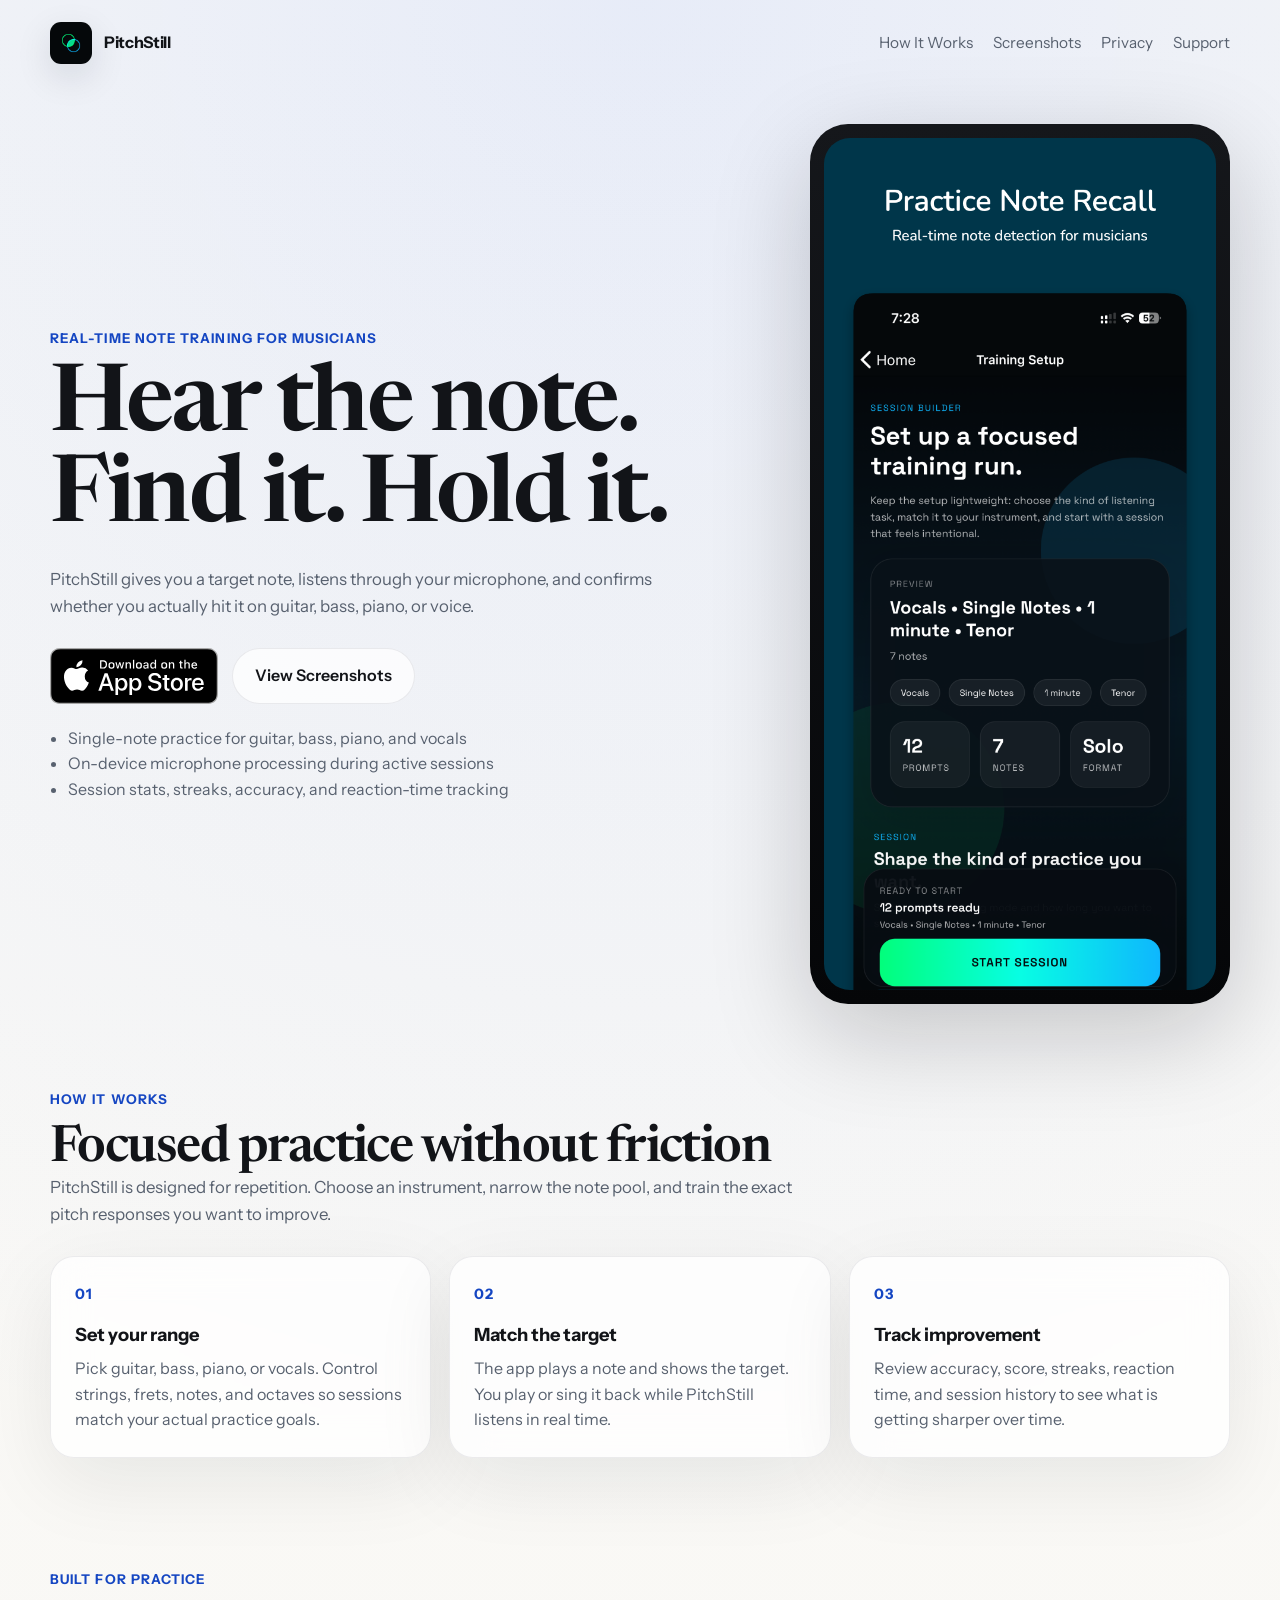
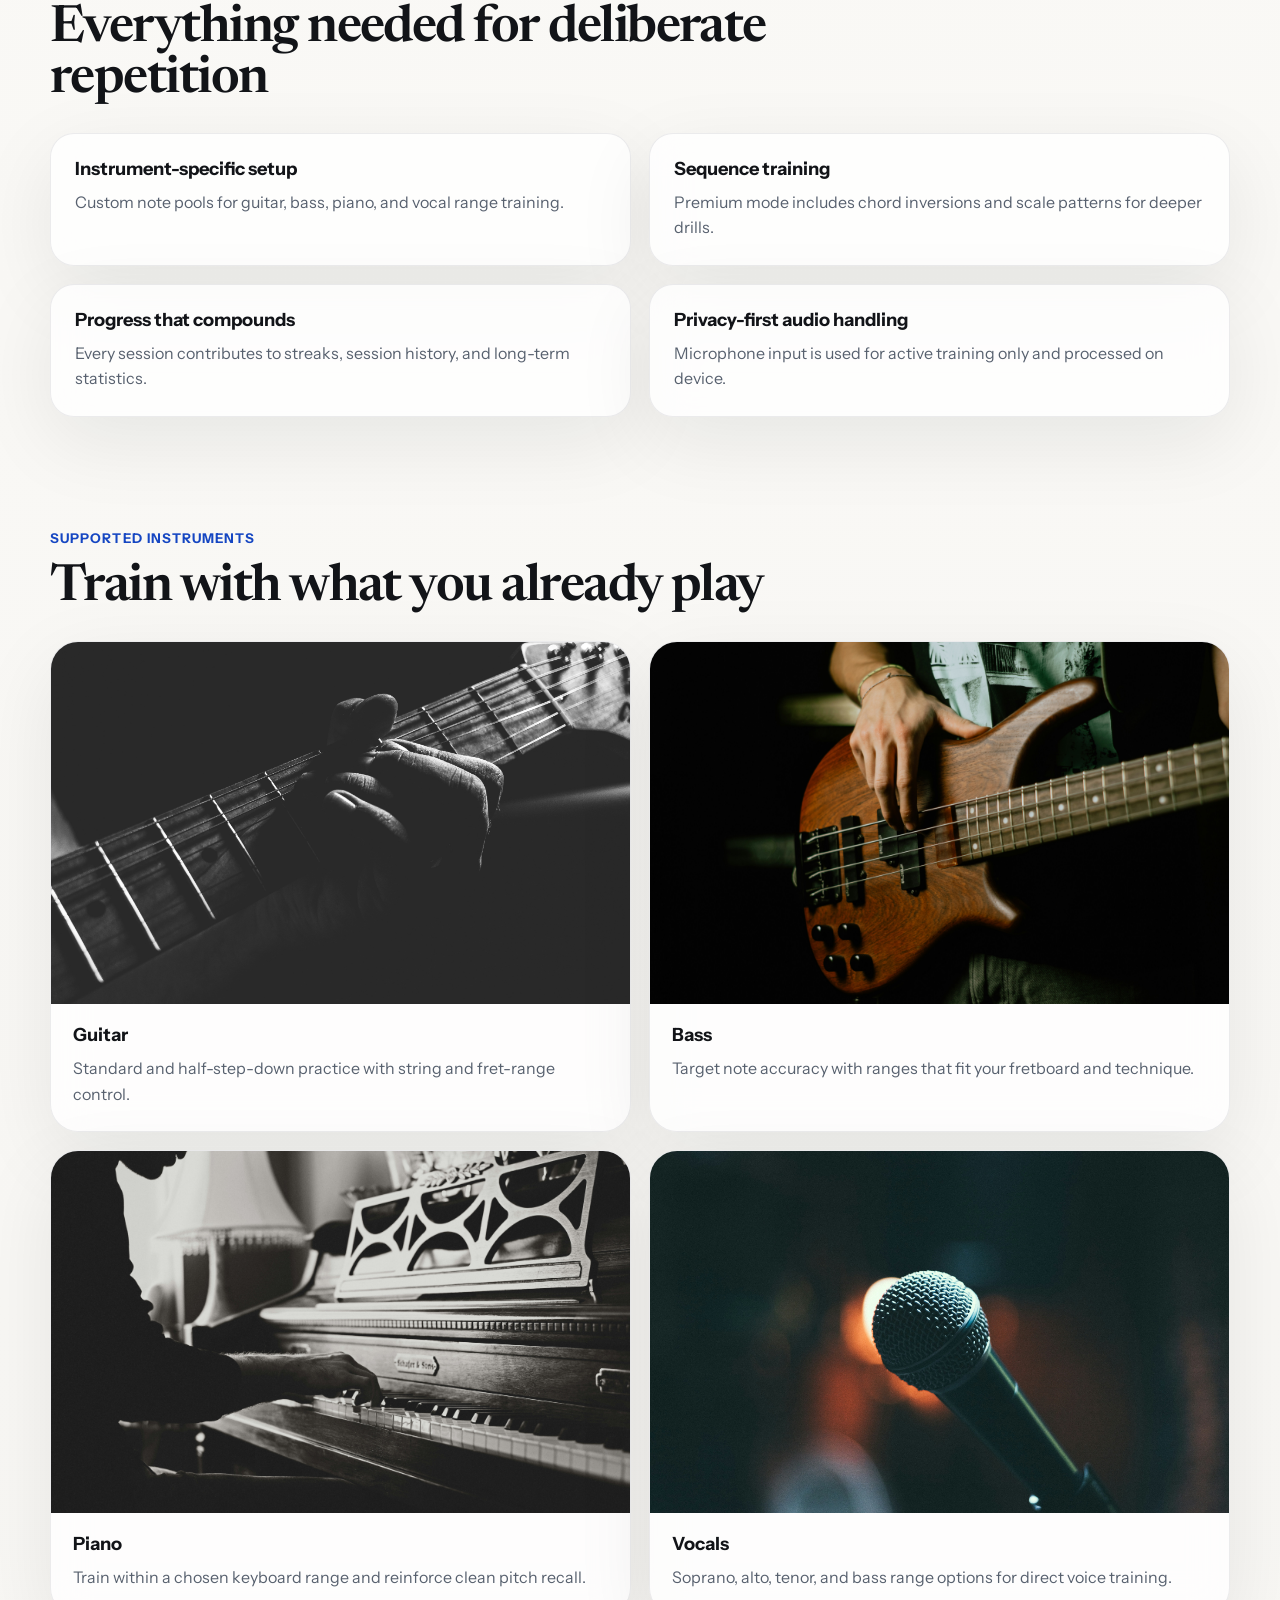
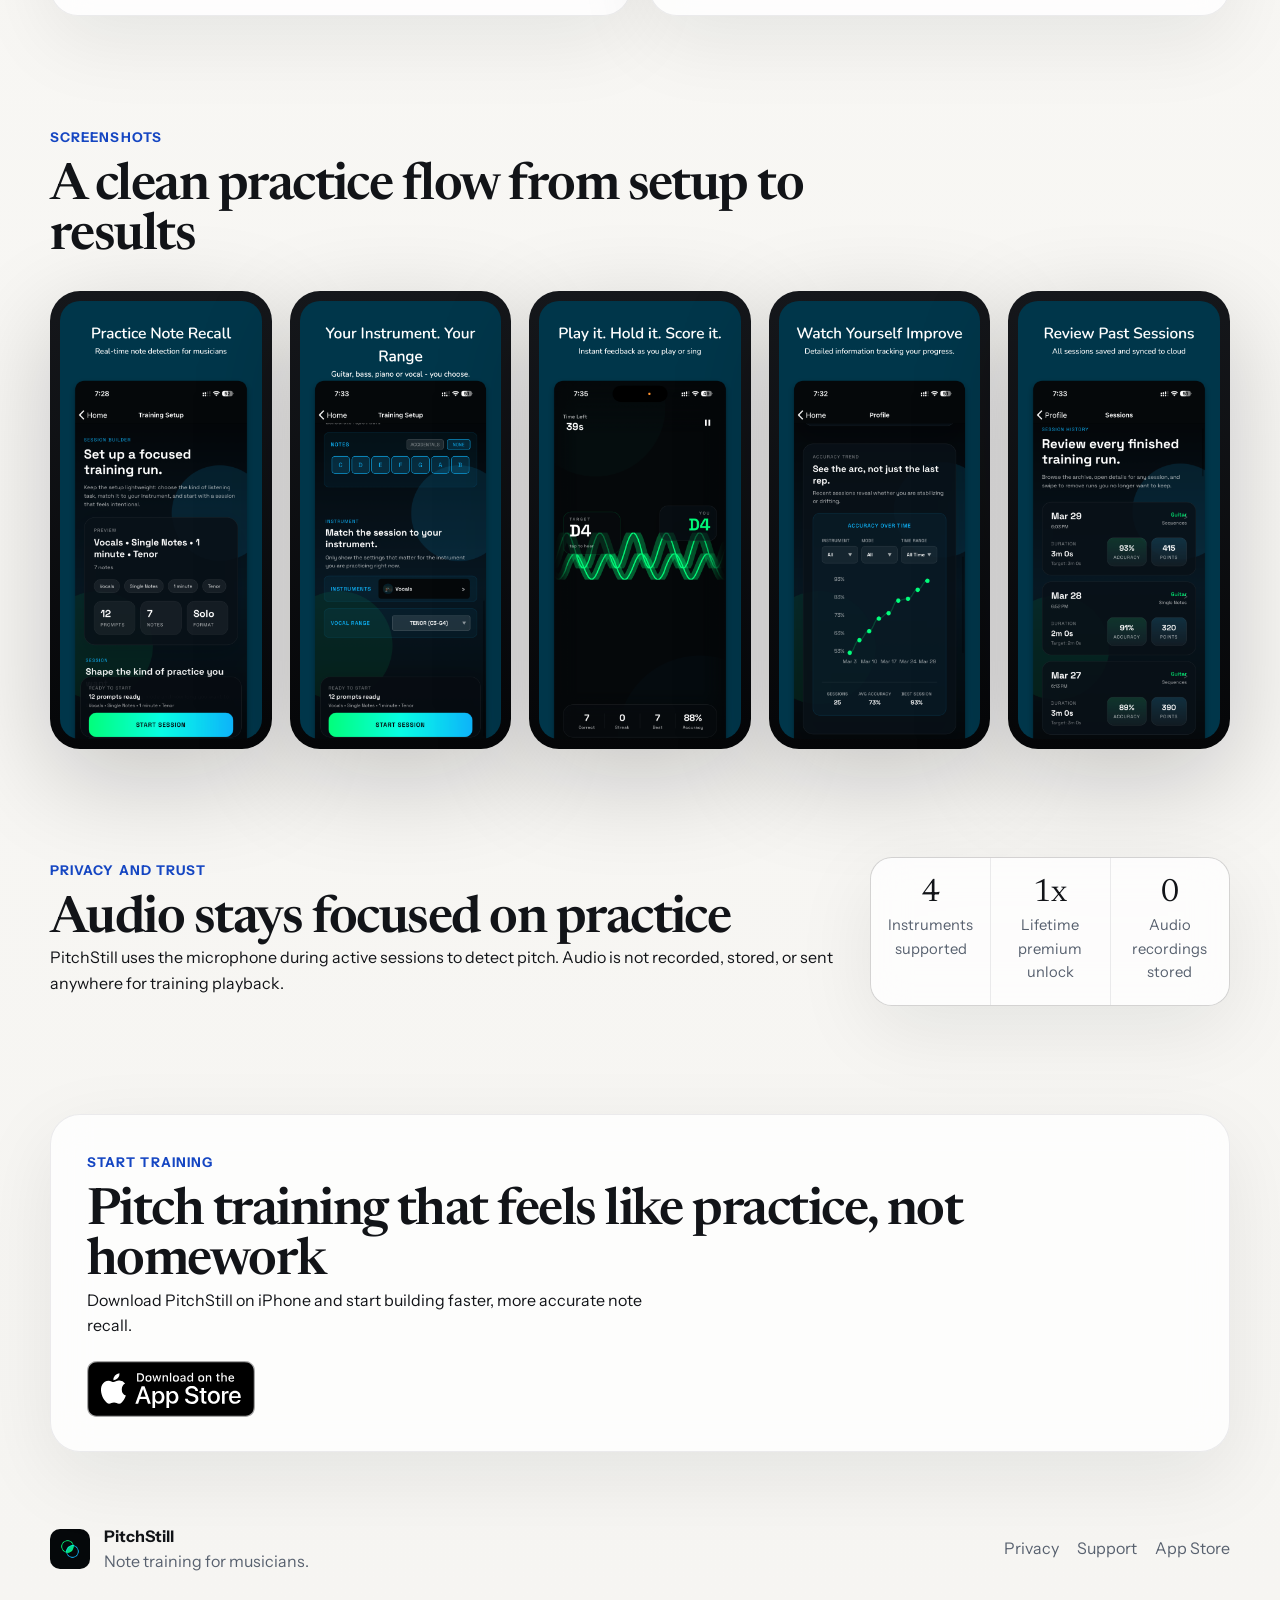
==== index.html @ 4f32ee8c "Add PitchStill static website" ====
<!DOCTYPE html>
<html lang="en">
  <head>
    <meta charset="UTF-8" />
    <meta name="viewport" content="width=device-width, initial-scale=1.0" />
    <title>PitchStill | Note Training for Musicians</title>
    <meta
      name="description"
      content="PitchStill helps guitarists, bassists, pianists, and vocalists train note accuracy in real time with microphone-based pitch feedback."
    />
    <meta
      name="keywords"
      content="PitchStill, note training, ear training, pitch training, guitar, bass, piano, vocals"
    />
    <meta name="theme-color" content="#f6f5f2" />
    <meta property="og:title" content="PitchStill | Note Training for Musicians" />
    <meta
      property="og:description"
      content="Train your pitch by playing or singing real notes. Clean feedback, focused practice, and progress tracking."
    />
    <meta property="og:type" content="website" />
    <meta property="og:url" content="https://pitchstill.com/" />
    <meta property="og:image" content="https://pitchstill.com/assets/images/screenshot-1.png" />
    <meta name="twitter:card" content="summary_large_image" />
    <meta name="twitter:title" content="PitchStill | Note Training for Musicians" />
    <meta
      name="twitter:description"
      content="Train your pitch by playing or singing real notes with real-time feedback."
    />
    <meta name="twitter:image" content="https://pitchstill.com/assets/images/screenshot-1.png" />
    <link rel="canonical" href="https://pitchstill.com/" />
    <link rel="icon" type="image/png" sizes="32x32" href="./favicon-32x32.png" />
    <link rel="icon" type="image/png" sizes="16x16" href="./favicon-16x16.png" />
    <link rel="apple-touch-icon" sizes="180x180" href="./apple-touch-icon.png" />
    <link rel="manifest" href="./site.webmanifest" />
    <link rel="preconnect" href="https://fonts.googleapis.com" />
    <link rel="preconnect" href="https://fonts.gstatic.com" crossorigin />
    <link
      href="https://fonts.googleapis.com/css2?family=Instrument+Sans:wght@400;500;600;700&family=Newsreader:opsz,wght@6..72,500;6..72,600&display=swap"
      rel="stylesheet"
    />
    <link rel="stylesheet" href="./assets/styles.css" />
    <script src="./assets/config.js"></script>
    <script defer src="./assets/app.js"></script>
  </head>
  <body data-page="home">
    <div class="site-shell">
      <header class="topbar">
        <a class="brand" href="./" aria-label="PitchStill home">
          <img src="./assets/images/app-icon.png" alt="PitchStill app icon" />
          <span>PitchStill</span>
        </a>
        <nav class="topnav" aria-label="Primary">
          <a href="#how-it-works">How It Works</a>
          <a href="#screenshots">Screenshots</a>
          <a href="./privacy/">Privacy</a>
          <a href="./support/">Support</a>
        </nav>
      </header>

      <main>
        <section class="hero">
          <div class="hero-copy">
            <div class="eyebrow">Real-time note training for musicians</div>
            <h1>Hear the note. Find it. Hold it.</h1>
            <p class="lede">
              PitchStill gives you a target note, listens through your microphone,
              and confirms whether you actually hit it on guitar, bass, piano, or voice.
            </p>
            <div class="cta-row">
              <a
                class="app-store-badge-link tracked-link"
                href="https://apps.apple.com/in/app/pitchstill-note-training/id6759975330"
                target="_blank"
                rel="noreferrer"
                data-event="app_store_click"
                aria-label="Download PitchStill on the App Store"
              >
                <img
                  class="app-store-badge"
                  src="./assets/images/download-on-the-app-store.svg"
                  alt="Download on the App Store"
                />
              </a>
              <a class="button button-secondary" href="#screenshots">View Screenshots</a>
            </div>
            <ul class="hero-points" aria-label="PitchStill highlights">
              <li>Single-note practice for guitar, bass, piano, and vocals</li>
              <li>On-device microphone processing during active sessions</li>
              <li>Session stats, streaks, accuracy, and reaction-time tracking</li>
            </ul>
          </div>

          <div class="hero-visual">
            <div class="phone-frame phone-frame-large">
              <img
                src="./assets/images/screenshot-1.png"
                alt="PitchStill app screenshot showing the main app experience"
                loading="eager"
              />
            </div>
          </div>
        </section>

        <section class="section section-grid" id="how-it-works">
          <div class="section-heading">
            <div class="eyebrow">How it works</div>
            <h2>Focused practice without friction</h2>
            <p>
              PitchStill is designed for repetition. Choose an instrument, narrow the note pool,
              and train the exact pitch responses you want to improve.
            </p>
          </div>
          <div class="steps">
            <article class="card">
              <span class="step-number">01</span>
              <h3>Set your range</h3>
              <p>
                Pick guitar, bass, piano, or vocals. Control strings, frets, notes, and octaves
                so sessions match your actual practice goals.
              </p>
            </article>
            <article class="card">
              <span class="step-number">02</span>
              <h3>Match the target</h3>
              <p>
                The app plays a note and shows the target. You play or sing it back while
                PitchStill listens in real time.
              </p>
            </article>
            <article class="card">
              <span class="step-number">03</span>
              <h3>Track improvement</h3>
              <p>
                Review accuracy, score, streaks, reaction time, and session history to see what
                is getting sharper over time.
              </p>
            </article>
          </div>
        </section>

        <section class="section features">
          <div class="section-heading">
            <div class="eyebrow">Built for practice</div>
            <h2>Everything needed for deliberate repetition</h2>
          </div>
          <div class="feature-grid">
            <article class="feature-card">
              <h3>Instrument-specific setup</h3>
              <p>Custom note pools for guitar, bass, piano, and vocal range training.</p>
            </article>
            <article class="feature-card">
              <h3>Sequence training</h3>
              <p>Premium mode includes chord inversions and scale patterns for deeper drills.</p>
            </article>
            <article class="feature-card">
              <h3>Progress that compounds</h3>
              <p>Every session contributes to streaks, session history, and long-term statistics.</p>
            </article>
            <article class="feature-card">
              <h3>Privacy-first audio handling</h3>
              <p>Microphone input is used for active training only and processed on device.</p>
            </article>
          </div>
        </section>

        <section class="section instruments">
          <div class="section-heading">
            <div class="eyebrow">Supported instruments</div>
            <h2>Train with what you already play</h2>
          </div>
          <div class="instrument-grid">
            <article class="instrument-card">
              <img src="./assets/images/guitar.jpg" alt="Guitar" loading="lazy" />
              <div>
                <h3>Guitar</h3>
                <p>Standard and half-step-down practice with string and fret-range control.</p>
              </div>
            </article>
            <article class="instrument-card">
              <img src="./assets/images/bass.jpg" alt="Bass guitar" loading="lazy" />
              <div>
                <h3>Bass</h3>
                <p>Target note accuracy with ranges that fit your fretboard and technique.</p>
              </div>
            </article>
            <article class="instrument-card">
              <img src="./assets/images/piano.jpg" alt="Piano keyboard" loading="lazy" />
              <div>
                <h3>Piano</h3>
                <p>Train within a chosen keyboard range and reinforce clean pitch recall.</p>
              </div>
            </article>
            <article class="instrument-card">
              <img src="./assets/images/microphone.jpg" alt="Vocal microphone" loading="lazy" />
              <div>
                <h3>Vocals</h3>
                <p>Soprano, alto, tenor, and bass range options for direct voice training.</p>
              </div>
            </article>
          </div>
        </section>

        <section class="section screenshots" id="screenshots">
          <div class="section-heading">
            <div class="eyebrow">Screenshots</div>
            <h2>A clean practice flow from setup to results</h2>
          </div>
          <div class="screenshot-grid">
            <figure class="shot-card">
              <div class="phone-frame">
                <img src="./assets/images/screenshot-1.png" alt="PitchStill screenshot 1" loading="lazy" />
              </div>
            </figure>
            <figure class="shot-card">
              <div class="phone-frame">
                <img src="./assets/images/screenshot-2.png" alt="PitchStill screenshot 2" loading="lazy" />
              </div>
            </figure>
            <figure class="shot-card">
              <div class="phone-frame">
                <img src="./assets/images/screenshot-3.png" alt="PitchStill screenshot 3" loading="lazy" />
              </div>
            </figure>
            <figure class="shot-card">
              <div class="phone-frame">
                <img src="./assets/images/screenshot-4.png" alt="PitchStill screenshot 4" loading="lazy" />
              </div>
            </figure>
            <figure class="shot-card">
              <div class="phone-frame">
                <img src="./assets/images/screenshot-5.png" alt="PitchStill screenshot 5" loading="lazy" />
              </div>
            </figure>
          </div>
        </section>

        <section class="section trust">
          <div class="trust-copy">
            <div class="eyebrow">Privacy and trust</div>
            <h2>Audio stays focused on practice</h2>
            <p>
              PitchStill uses the microphone during active sessions to detect pitch. Audio is not
              recorded, stored, or sent anywhere for training playback.
            </p>
          </div>
          <div class="trust-card">
            <div class="trust-metric">
              <span class="metric-value">4</span>
              <span class="metric-label">Instruments supported</span>
            </div>
            <div class="trust-metric">
              <span class="metric-value">1x</span>
              <span class="metric-label">Lifetime premium unlock</span>
            </div>
            <div class="trust-metric">
              <span class="metric-value">0</span>
              <span class="metric-label">Audio recordings stored</span>
            </div>
          </div>
        </section>

        <section class="section final-cta">
          <div class="final-cta-card">
            <div>
              <div class="eyebrow">Start training</div>
              <h2>Pitch training that feels like practice, not homework</h2>
              <p>
                Download PitchStill on iPhone and start building faster, more accurate note recall.
              </p>
            </div>
            <a
              class="app-store-badge-link tracked-link"
              href="https://apps.apple.com/in/app/pitchstill-note-training/id6759975330"
              target="_blank"
              rel="noreferrer"
              data-event="final_app_store_click"
              aria-label="Download PitchStill on the App Store"
            >
              <img
                class="app-store-badge"
                src="./assets/images/download-on-the-app-store.svg"
                alt="Download on the App Store"
              />
            </a>
          </div>
        </section>
      </main>

      <footer class="footer">
        <div class="footer-brand">
          <img src="./assets/images/app-icon.png" alt="PitchStill icon" />
          <div>
            <strong>PitchStill</strong>
            <p>Note training for musicians.</p>
          </div>
        </div>
        <div class="footer-links">
          <a href="./privacy/">Privacy</a>
          <a href="./support/">Support</a>
          <a
            href="https://apps.apple.com/in/app/pitchstill-note-training/id6759975330"
            target="_blank"
            rel="noreferrer"
          >
            App Store
          </a>
        </div>
      </footer>
    </div>
  </body>
</html>
---- assets/styles.css ----
:root {
  --bg: #f6f5f2;
  --surface: rgba(255, 255, 255, 0.78);
  --surface-strong: #ffffff;
  --surface-border: rgba(15, 23, 42, 0.08);
  --ink: #121418;
  --muted: #58616f;
  --accent: #1d5cff;
  --accent-strong: #1546c2;
  --shadow: 0 24px 80px rgba(16, 20, 28, 0.08);
  --radius-xl: 32px;
  --radius-lg: 24px;
  --radius-md: 18px;
  --radius-sm: 12px;
  --max-width: 1180px;
}

*,
*::before,
*::after {
  box-sizing: border-box;
}

html {
  scroll-behavior: smooth;
}

body {
  margin: 0;
  font-family: "Instrument Sans", system-ui, sans-serif;
  color: var(--ink);
  background:
    radial-gradient(circle at top, rgba(29, 92, 255, 0.09), transparent 32%),
    linear-gradient(180deg, #fbfaf7 0%, var(--bg) 100%);
  line-height: 1.6;
}

img {
  display: block;
  max-width: 100%;
}

a {
  color: inherit;
  text-decoration: none;
}

p,
ul {
  margin: 0;
}

.site-shell,
.subpage-shell {
  width: min(calc(100% - 32px), var(--max-width));
  margin: 0 auto;
}

.topbar {
  display: flex;
  align-items: center;
  justify-content: space-between;
  gap: 24px;
  padding: 22px 0 12px;
}

.brand {
  display: inline-flex;
  align-items: center;
  gap: 12px;
  font-weight: 700;
  letter-spacing: -0.02em;
}

.brand img {
  width: 42px;
  height: 42px;
  border-radius: 11px;
  box-shadow: 0 12px 36px rgba(17, 24, 39, 0.12);
}

.topnav {
  display: inline-flex;
  align-items: center;
  gap: 20px;
  color: var(--muted);
  font-size: 0.96rem;
}

.topnav a:hover,
.text-link:hover {
  color: var(--ink);
}

.hero {
  display: grid;
  grid-template-columns: minmax(0, 1.05fr) minmax(320px, 440px);
  gap: 48px;
  align-items: center;
  padding: 48px 0 28px;
}

.eyebrow {
  display: inline-flex;
  align-items: center;
  gap: 8px;
  margin-bottom: 14px;
  color: var(--accent-strong);
  font-size: 0.84rem;
  font-weight: 700;
  letter-spacing: 0.08em;
  text-transform: uppercase;
}

h1,
h2 {
  margin: 0;
  font-family: "Newsreader", Georgia, serif;
  font-weight: 600;
  letter-spacing: -0.03em;
  line-height: 0.98;
}

h1 {
  max-width: 11ch;
  font-size: clamp(3.2rem, 8vw, 5.8rem);
}

h2 {
  font-size: clamp(2rem, 4vw, 3.3rem);
}

h3 {
  margin: 0 0 10px;
  font-size: 1.14rem;
  line-height: 1.2;
}

.lede,
.section-heading p,
.document-page p {
  color: var(--muted);
  font-size: 1.05rem;
}

.hero-copy .lede {
  max-width: 58ch;
  margin-top: 20px;
}

.cta-row,
.inline-links {
  display: flex;
  flex-wrap: wrap;
  gap: 14px;
}

.cta-row {
  margin-top: 28px;
}

.button {
  display: inline-flex;
  align-items: center;
  justify-content: center;
  min-height: 52px;
  padding: 0 22px;
  border-radius: 999px;
  font-weight: 600;
  transition: transform 160ms ease, background-color 160ms ease, border-color 160ms ease;
}

.button:hover {
  transform: translateY(-1px);
}

.button-primary {
  background: var(--ink);
  color: #fff;
}

.button-primary:hover {
  background: #08090c;
}

.button-secondary {
  background: rgba(255, 255, 255, 0.72);
  border: 1px solid var(--surface-border);
  color: var(--ink);
}

.app-store-badge-link {
  display: inline-flex;
  align-items: center;
  justify-content: center;
  align-self: start;
}

.app-store-badge {
  display: block;
  height: 56px;
  width: auto;
}

.hero-points,
.document-list {
  padding-left: 18px;
}

.hero-points {
  margin-top: 22px;
  color: var(--muted);
}

.hero-visual {
  position: relative;
}

.phone-frame {
  width: 100%;
  padding: 14px;
  border-radius: 38px;
  background: linear-gradient(180deg, #15171b 0%, #050608 100%);
  box-shadow: 0 30px 100px rgba(10, 12, 17, 0.2);
}

.phone-frame img {
  width: 100%;
  border-radius: 26px;
}

.phone-frame-large {
  max-width: 420px;
  margin-left: auto;
}

.section {
  padding: 54px 0;
}

.section-heading {
  max-width: 760px;
  margin-bottom: 28px;
}

.section-grid .steps,
.feature-grid,
.instrument-grid,
.support-grid {
  display: grid;
  gap: 18px;
}

.steps {
  grid-template-columns: repeat(3, minmax(0, 1fr));
}

.card,
.feature-card,
.instrument-card,
.trust-card,
.final-cta-card {
  border: 1px solid var(--surface-border);
  background: var(--surface);
  backdrop-filter: blur(18px);
  box-shadow: var(--shadow);
}

.card,
.feature-card {
  padding: 24px;
  border-radius: var(--radius-lg);
}

.step-number {
  display: inline-flex;
  margin-bottom: 18px;
  color: var(--accent-strong);
  font-size: 0.9rem;
  font-weight: 700;
  letter-spacing: 0.08em;
}

.feature-grid {
  grid-template-columns: repeat(2, minmax(0, 1fr));
}

.feature-card p,
.instrument-card p,
.card p {
  color: var(--muted);
}

.instrument-grid {
  grid-template-columns: repeat(2, minmax(0, 1fr));
}

.instrument-card {
  overflow: hidden;
  border-radius: 28px;
}

.instrument-card img {
  aspect-ratio: 16 / 10;
  object-fit: cover;
}

.instrument-card div {
  padding: 20px 22px 24px;
}

.screenshot-grid {
  display: grid;
  grid-template-columns: repeat(5, minmax(0, 1fr));
  gap: 18px;
  align-items: start;
}

.shot-card {
  margin: 0;
}

.shot-card .phone-frame {
  border-radius: 30px;
  padding: 10px;
}

.shot-card .phone-frame img {
  border-radius: 20px;
}

.trust {
  display: grid;
  grid-template-columns: minmax(0, 1.1fr) minmax(280px, 360px);
  gap: 24px;
  align-items: stretch;
}

.trust-card {
  display: grid;
  grid-template-columns: repeat(3, minmax(0, 1fr));
  gap: 0;
  padding: 0;
  border-radius: 22px;
  overflow: hidden;
  background: rgba(18, 20, 24, 0.08);
}

.trust-metric {
  padding: 20px 16px;
  background: rgba(255, 255, 255, 0.9);
  text-align: center;
}

.trust-metric + .trust-metric {
  border-left: 1px solid var(--surface-border);
}

.metric-value {
  display: block;
  font-family: "Newsreader", Georgia, serif;
  font-size: 2rem;
  line-height: 0.95;
}

.metric-label {
  display: block;
  margin-top: 6px;
  color: var(--muted);
  font-size: 0.92rem;
}

.final-cta-card {
  display: grid;
  gap: 22px;
  justify-items: start;
  padding: 34px 36px;
  border-radius: 30px;
}

.final-cta-card p {
  max-width: 54ch;
}

.footer {
  display: flex;
  align-items: center;
  justify-content: space-between;
  gap: 24px;
  padding: 18px 0 42px;
  color: var(--muted);
}

.footer-brand {
  display: flex;
  align-items: center;
  gap: 14px;
}

.footer-brand img {
  width: 40px;
  height: 40px;
  border-radius: 10px;
}

.footer-brand strong {
  display: block;
  color: var(--ink);
}

.footer-links {
  display: flex;
  gap: 18px;
}

.document-page {
  max-width: 840px;
  padding: 44px 0 72px;
}

.document-meta {
  margin-top: 14px;
}

.document-section {
  margin-top: 34px;
}

.document-section h2 {
  margin-bottom: 16px;
  font-size: 1.9rem;
}

.document-section h3 {
  margin-top: 18px;
}

.support-grid {
  margin-top: 34px;
  grid-template-columns: repeat(3, minmax(0, 1fr));
}

@media (max-width: 1080px) {
  .hero,
  .trust,
  .steps,
  .feature-grid,
  .instrument-grid,
  .support-grid,
  .screenshot-grid,
  .final-cta-card,
  .footer {
    grid-template-columns: 1fr;
  }

  .hero {
    gap: 30px;
  }

  .phone-frame-large {
    margin: 0 auto;
  }

  .screenshot-grid {
    grid-template-columns: repeat(2, minmax(0, 1fr));
  }

  .final-cta-card,
  .footer {
    display: grid;
  }
}

@media (max-width: 720px) {
  .site-shell,
  .subpage-shell {
    width: min(calc(100% - 24px), var(--max-width));
  }

  .topbar {
    flex-direction: column;
    align-items: center;
  }

  .topnav {
    flex-wrap: wrap;
    gap: 14px;
    justify-content: center;
    text-align: center;
  }

  .hero {
    padding-top: 28px;
    gap: 22px;
  }

  .section {
    padding: 42px 0;
  }

  h1 {
    max-width: none;
    font-size: clamp(2.7rem, 12vw, 4rem);
    line-height: 0.94;
  }

  h2 {
    line-height: 1.02;
  }

  .hero-copy,
  .section-heading,
  .trust-copy,
  .document-page {
    text-align: center;
  }

  .hero-copy .lede,
  .section-heading p {
    margin-left: auto;
    margin-right: auto;
  }

  .cta-row,
  .inline-links {
    justify-content: center;
  }

  .cta-row .button,
  .inline-links .button {
    width: 100%;
  }

  .app-store-badge-link {
    width: 100%;
  }

  .app-store-badge {
    height: 52px;
  }

  .hero-points {
    margin-top: 18px;
    text-align: left;
  }

  .screenshot-grid {
    display: grid;
    grid-auto-flow: column;
    grid-auto-columns: 85%;
    grid-template-columns: none;
    gap: 14px;
    overflow-x: auto;
    padding-bottom: 10px;
    scroll-snap-type: x mandatory;
    -webkit-overflow-scrolling: touch;
    scrollbar-width: none;
  }

  .screenshot-grid::-webkit-scrollbar {
    display: none;
  }

  .shot-card {
    scroll-snap-align: center;
  }

  .shot-card .phone-frame {
    padding: 9px;
    border-radius: 26px;
  }

  .trust {
    gap: 18px;
  }

  .trust-card {
    grid-template-columns: 1fr;
    text-align: center;
    border-radius: 20px;
  }

  .trust-metric + .trust-metric {
    border-left: 0;
    border-top: 1px solid var(--surface-border);
  }

  .final-cta-card {
    padding: 26px 20px;
    text-align: center;
    justify-items: center;
  }

  .footer {
    justify-items: center;
    text-align: center;
    gap: 14px;
  }

  .footer-brand,
  .footer-links {
    justify-content: center;
  }

  .footer-links {
    flex-wrap: wrap;
  }
}
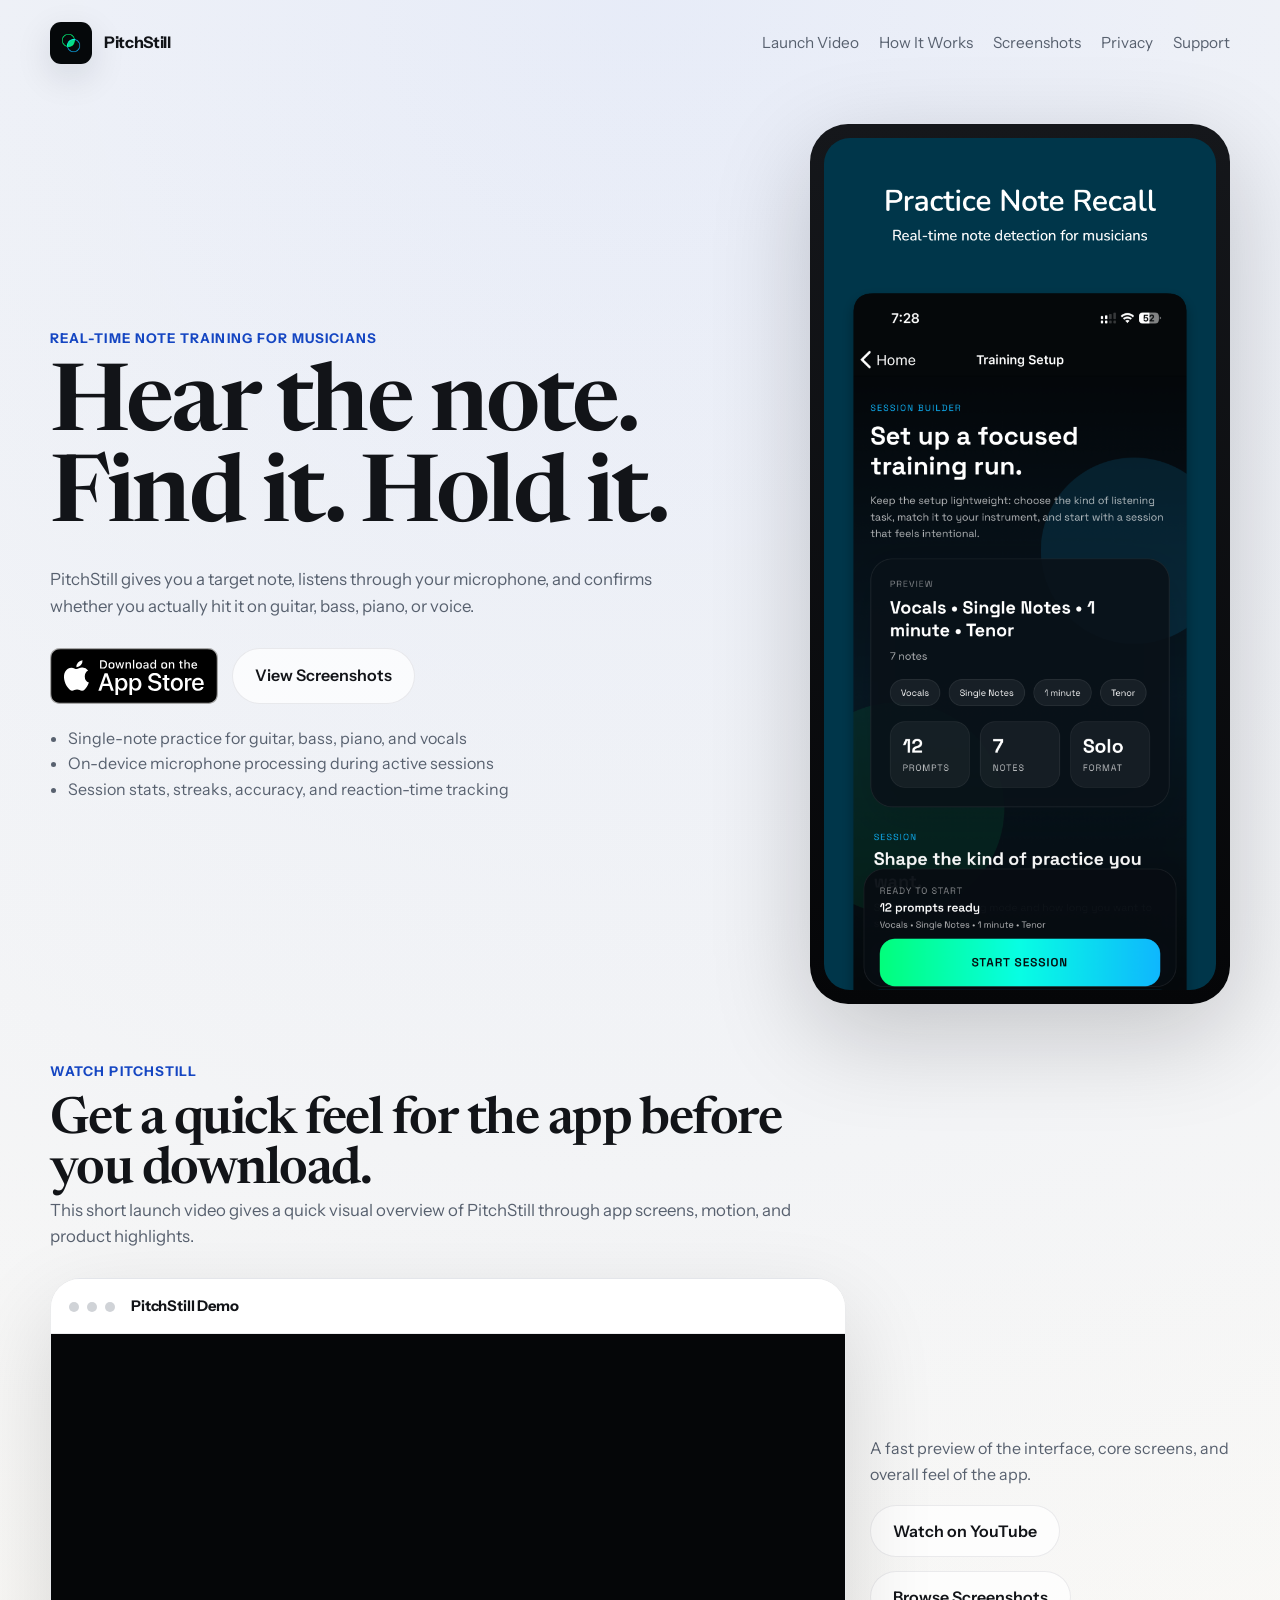
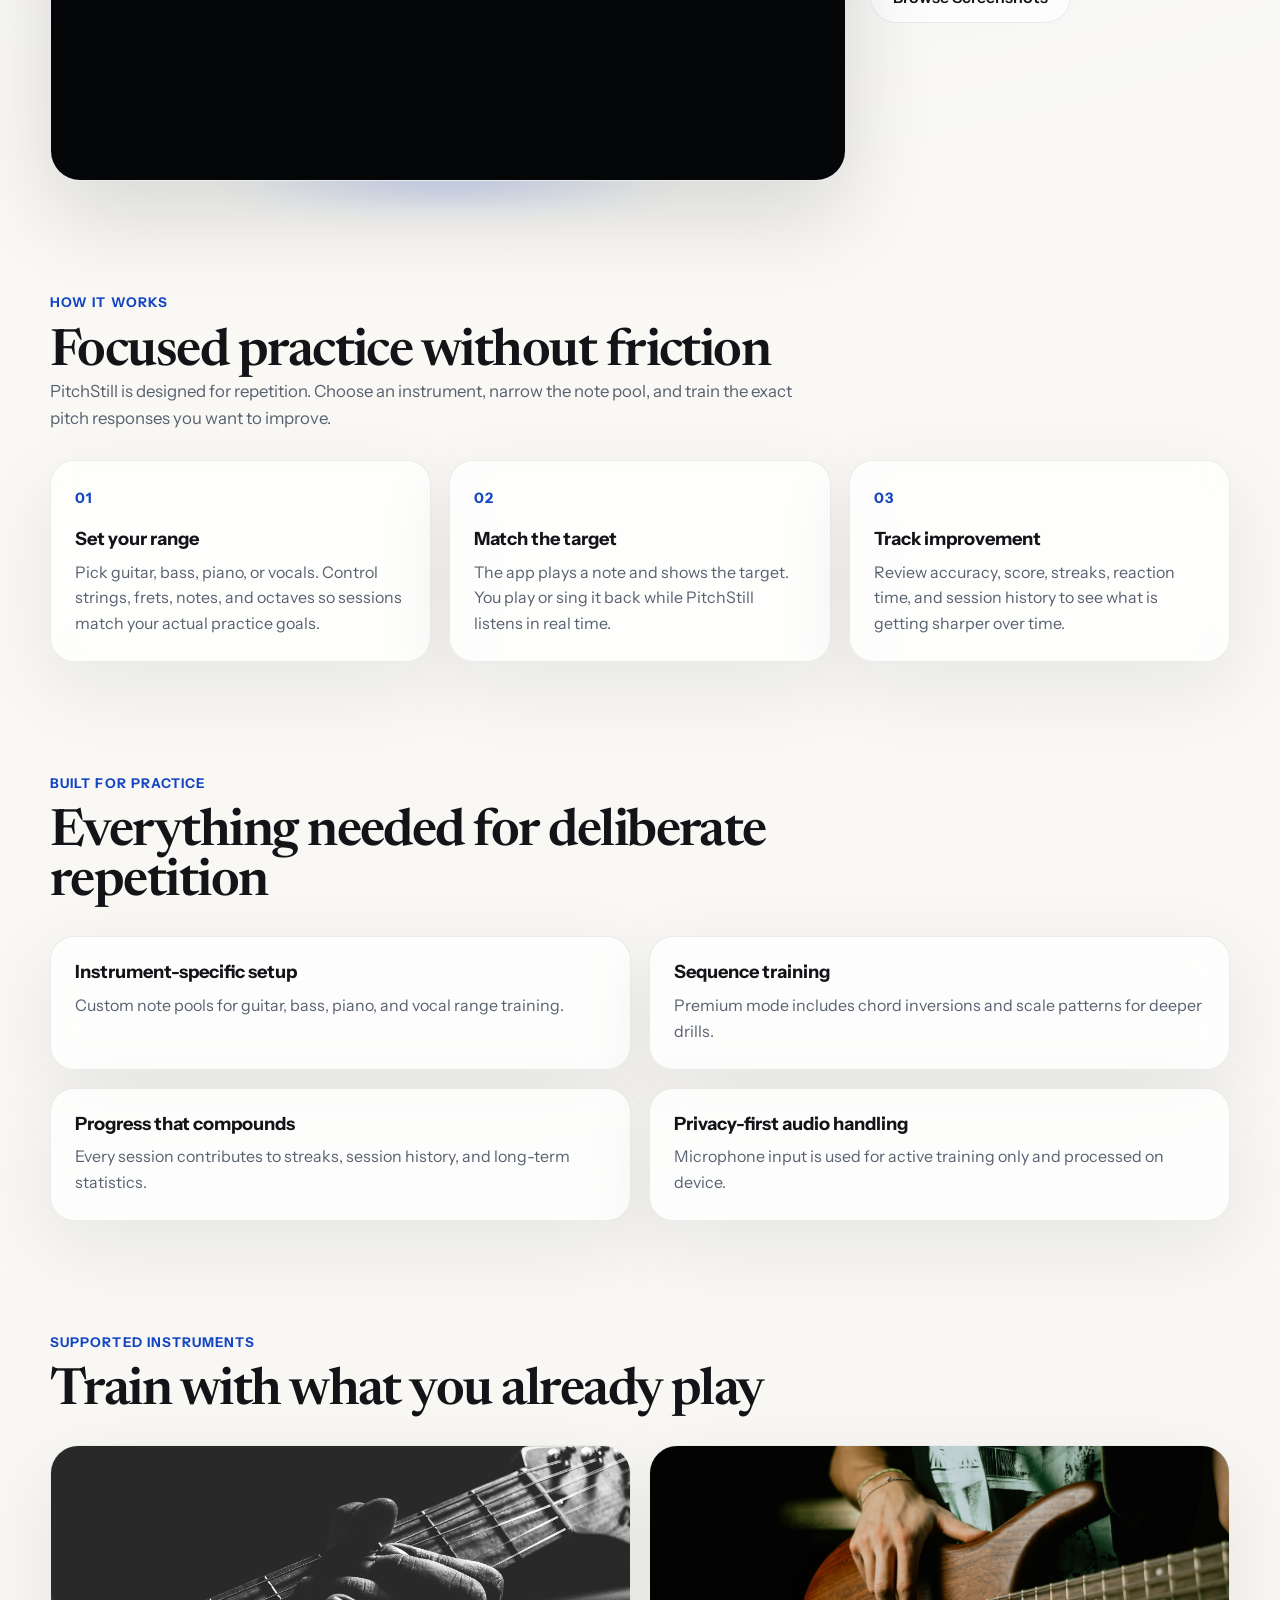
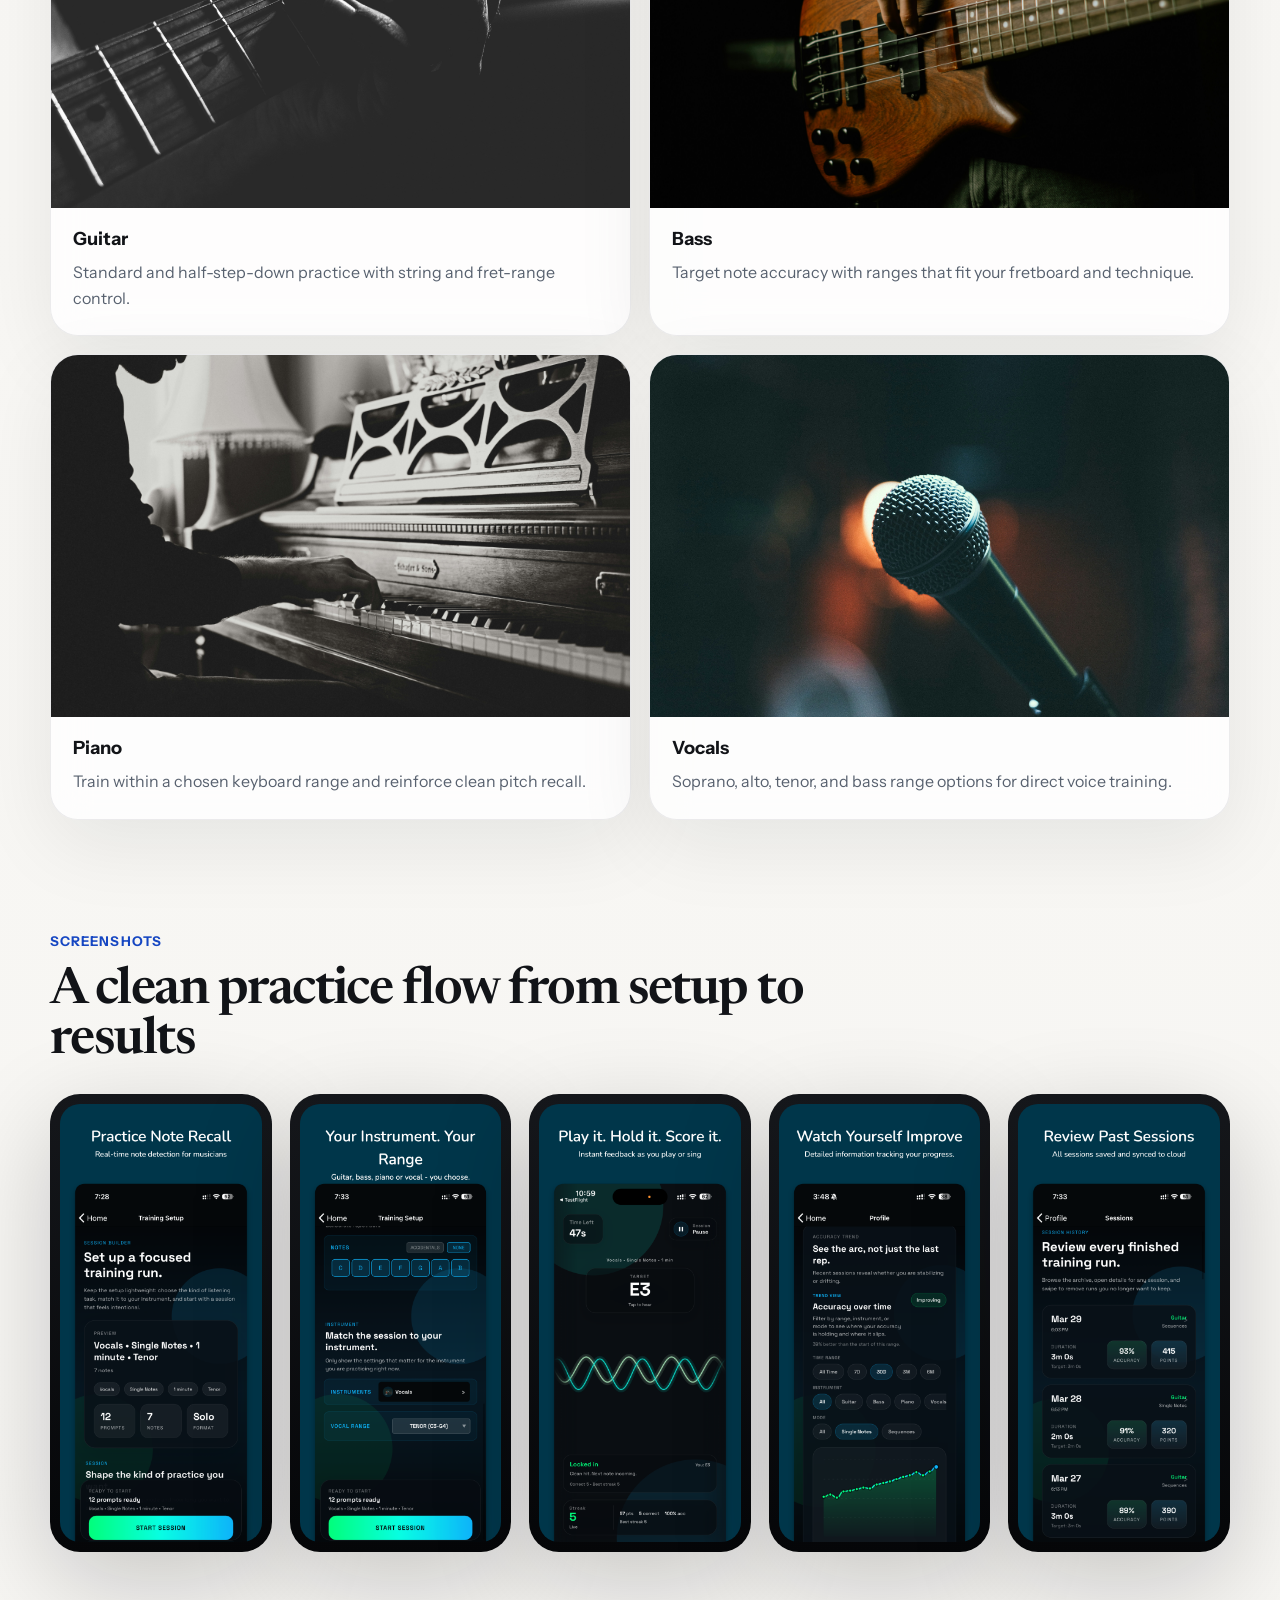
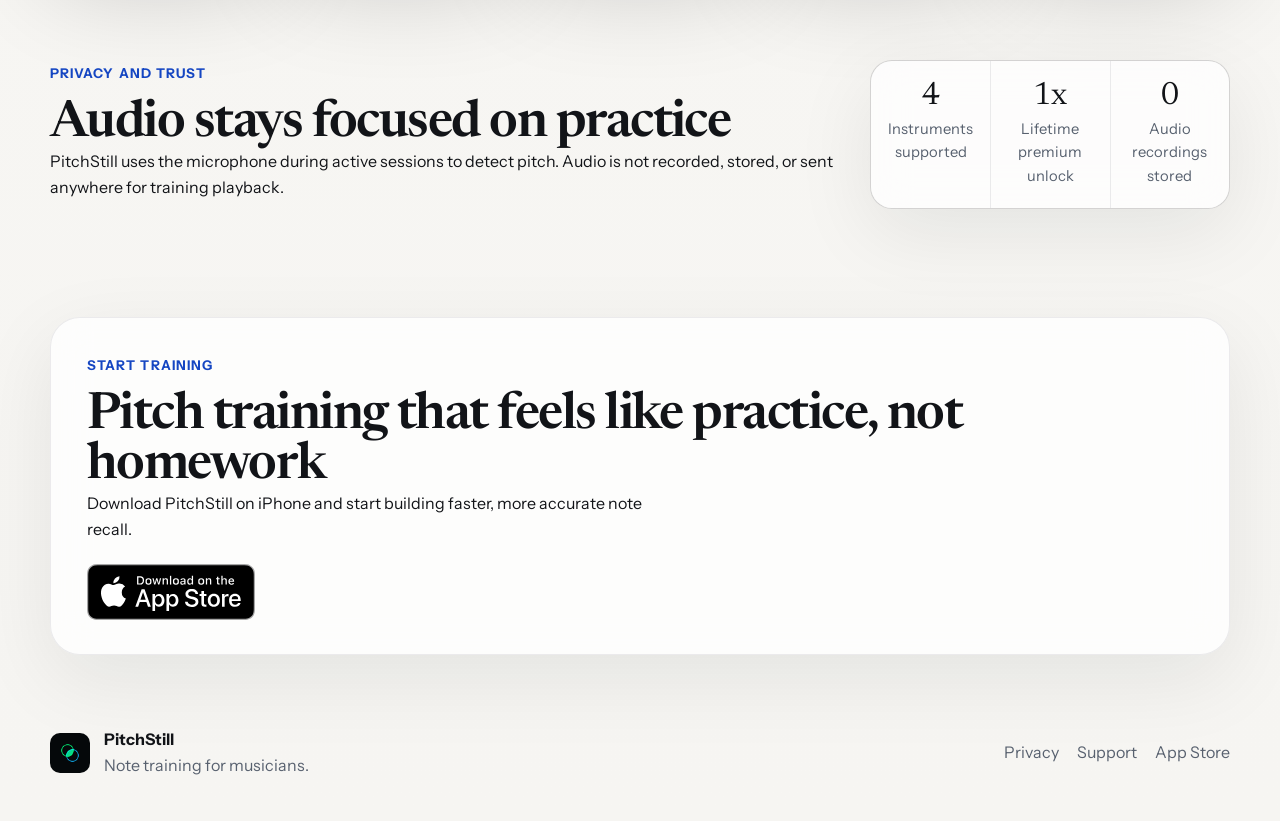
==== commit 5d4e102b: "Add YouTube video section to landing page" ====
--- a/index.html
+++ b/index.html
@@ -51,6 +51,7 @@
           <span>PitchStill</span>
         </a>
         <nav class="topnav" aria-label="Primary">
+          <a href="#launch-video">Launch Video</a>
           <a href="#how-it-works">How It Works</a>
           <a href="#screenshots">Screenshots</a>
           <a href="./privacy/">Privacy</a>
@@ -102,6 +103,57 @@
           </div>
         </section>
 
+        <section class="section launch-video" id="launch-video">
+          <div class="section-heading">
+            <div class="eyebrow">Watch PitchStill</div>
+            <h2>Get a quick feel for the app before you download.</h2>
+            <p>
+              This short launch video gives a quick visual overview of PitchStill through app
+              screens, motion, and product highlights.
+            </p>
+          </div>
+          <div class="launch-video-grid">
+            <div class="video-stage">
+              <div class="video-stage-glow" aria-hidden="true"></div>
+              <div class="video-card">
+                <div class="video-card-topbar" aria-hidden="true">
+                  <span></span>
+                  <span></span>
+                  <span></span>
+                  <strong>PitchStill Demo</strong>
+                </div>
+                <div class="video-embed">
+                  <iframe
+                    src="https://www.youtube.com/embed/cZZRok-RNNA?rel=0&modestbranding=1&playsinline=1"
+                    title="PitchStill product launch video"
+                    loading="lazy"
+                    referrerpolicy="strict-origin-when-cross-origin"
+                    allow="accelerometer; autoplay; clipboard-write; encrypted-media; gyroscope; picture-in-picture; web-share"
+                    allowfullscreen
+                  ></iframe>
+                </div>
+              </div>
+            </div>
+            <aside class="launch-video-aside">
+              <p class="launch-video-note">
+                A fast preview of the interface, core screens, and overall feel of the app.
+              </p>
+              <div class="inline-links">
+                <a
+                  class="button button-secondary tracked-link"
+                  href="https://www.youtube.com/watch?v=cZZRok-RNNA"
+                  target="_blank"
+                  rel="noreferrer"
+                  data-event="launch_video_click"
+                >
+                  Watch on YouTube
+                </a>
+                <a class="button button-secondary" href="#screenshots">Browse Screenshots</a>
+              </div>
+            </aside>
+          </div>
+        </section>
+
         <section class="section section-grid" id="how-it-works">
           <div class="section-heading">
             <div class="eyebrow">How it works</div>
--- a/assets/styles.css
+++ b/assets/styles.css
@@ -238,9 +238,91 @@
   padding: 54px 0;
 }
 
+.launch-video {
+  padding-top: 26px;
+}
+
 .section-heading {
   max-width: 760px;
   margin-bottom: 28px;
+}
+
+.launch-video-grid {
+  display: grid;
+  grid-template-columns: minmax(0, 1.15fr) minmax(280px, 360px);
+  gap: 24px;
+  align-items: center;
+}
+
+.video-stage {
+  position: relative;
+}
+
+.video-stage-glow {
+  position: absolute;
+  inset: auto 10% -24px;
+  height: 160px;
+  border-radius: 999px;
+  background: radial-gradient(circle, rgba(29, 92, 255, 0.2) 0%, rgba(29, 92, 255, 0) 70%);
+  filter: blur(12px);
+  pointer-events: none;
+}
+
+.video-card {
+  position: relative;
+  overflow: hidden;
+  border: 1px solid rgba(11, 16, 30, 0.08);
+  border-radius: 30px;
+  background:
+    linear-gradient(180deg, rgba(255, 255, 255, 0.92) 0%, rgba(247, 248, 252, 0.96) 100%);
+  box-shadow: 0 34px 90px rgba(10, 12, 17, 0.14);
+}
+
+.video-card-topbar {
+  display: flex;
+  align-items: center;
+  gap: 8px;
+  padding: 16px 18px 14px;
+  border-bottom: 1px solid rgba(15, 23, 42, 0.08);
+  background: rgba(255, 255, 255, 0.88);
+}
+
+.video-card-topbar span {
+  width: 10px;
+  height: 10px;
+  border-radius: 50%;
+  background: rgba(88, 97, 111, 0.28);
+}
+
+.video-card-topbar strong {
+  margin-left: 8px;
+  font-size: 0.92rem;
+  letter-spacing: -0.01em;
+}
+
+.video-embed {
+  position: relative;
+  aspect-ratio: 16 / 9;
+  background: #050608;
+}
+
+.video-embed iframe {
+  position: absolute;
+  inset: 0;
+  width: 100%;
+  height: 100%;
+  border: 0;
+}
+
+.launch-video-aside {
+  display: grid;
+  gap: 18px;
+  align-content: center;
+}
+
+.launch-video-note {
+  color: var(--muted);
+  font-size: 1rem;
 }
 
 .section-grid .steps,
@@ -442,6 +524,7 @@
 
 @media (max-width: 1080px) {
   .hero,
+  .launch-video-grid,
   .trust,
   .steps,
   .feature-grid,
@@ -457,6 +540,10 @@
     gap: 30px;
   }
 
+  .launch-video-aside {
+    justify-items: start;
+  }
+
   .phone-frame-large {
     margin: 0 auto;
   }
@@ -494,6 +581,10 @@
     gap: 22px;
   }
 
+  .launch-video {
+    padding-top: 12px;
+  }
+
   .section {
     padding: 42px 0;
   }
@@ -512,6 +603,11 @@
   .section-heading,
   .trust-copy,
   .document-page {
+    text-align: center;
+  }
+
+  .launch-video-aside {
+    justify-items: center;
     text-align: center;
   }
 
@@ -570,6 +666,15 @@
     border-radius: 26px;
   }
 
+  .video-card {
+    border-radius: 24px;
+  }
+
+  .video-card-topbar {
+    justify-content: center;
+    flex-wrap: wrap;
+  }
+
   .trust {
     gap: 18px;
   }
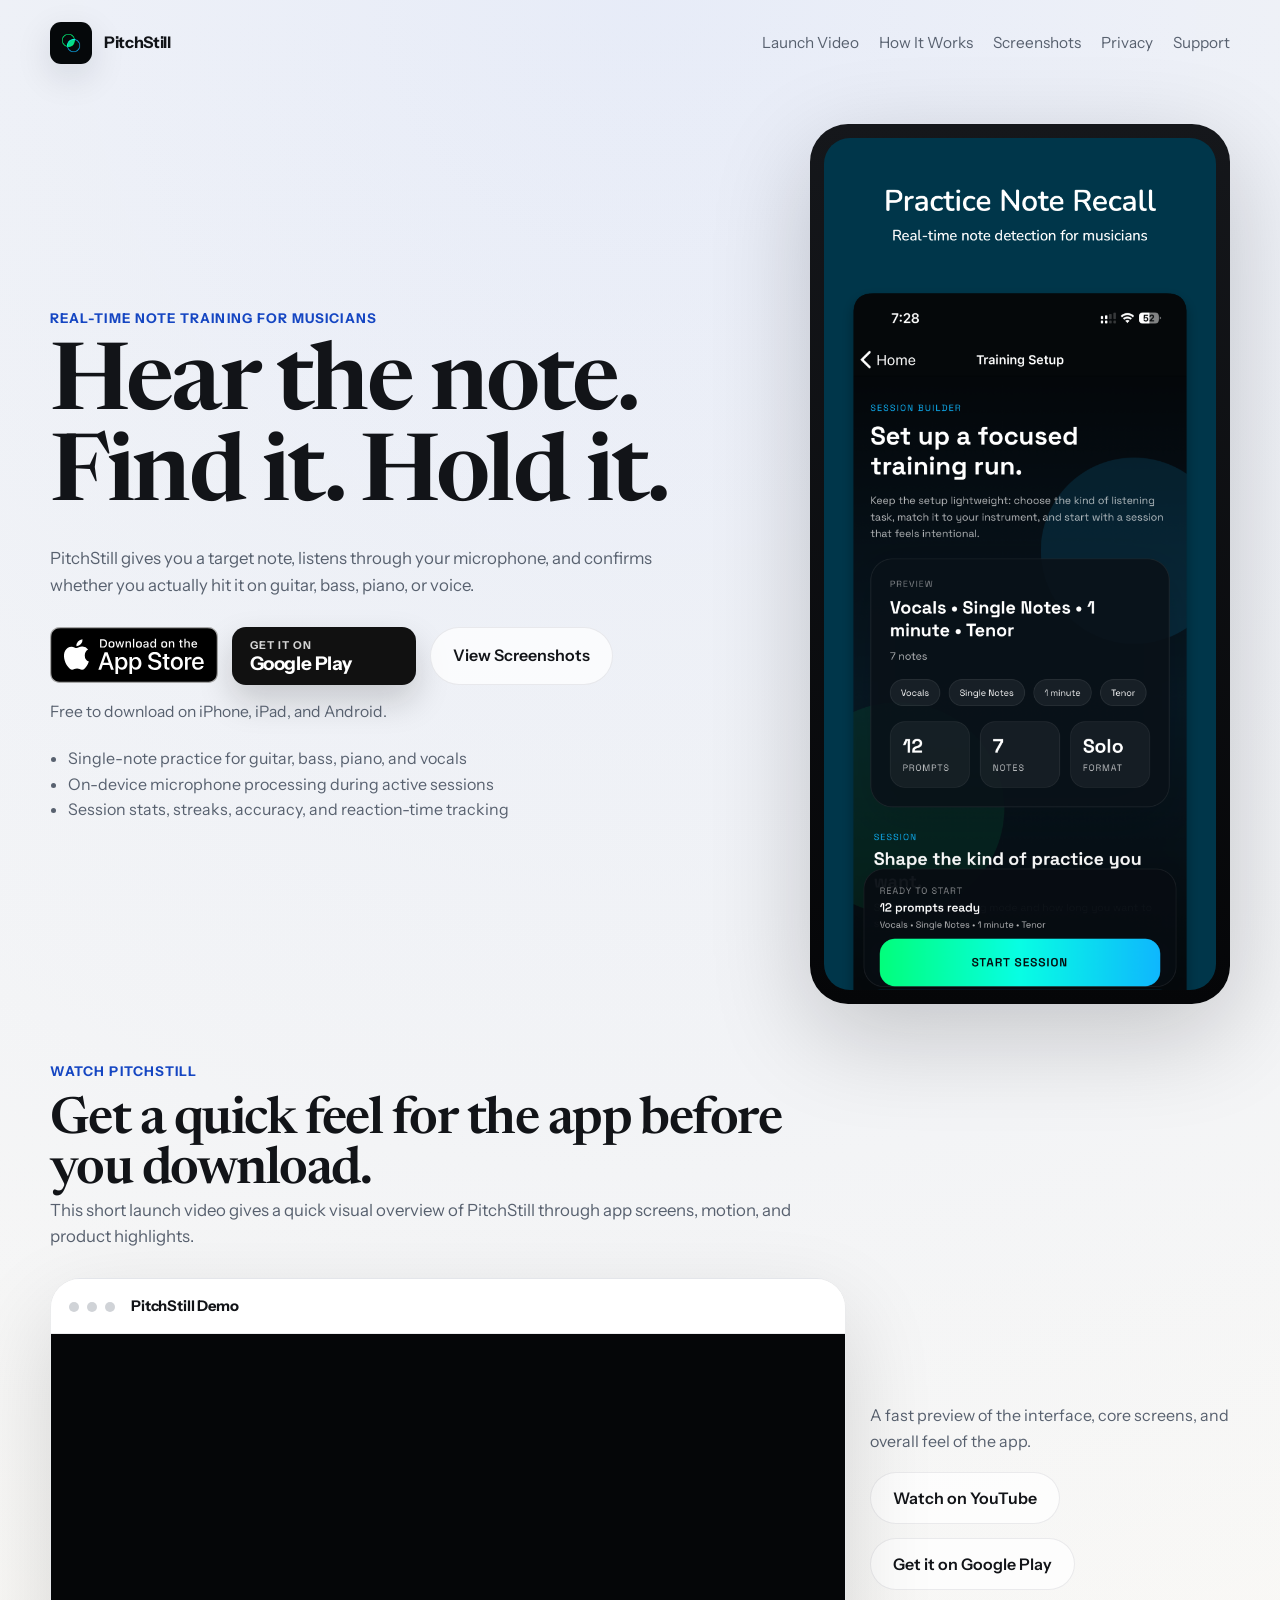
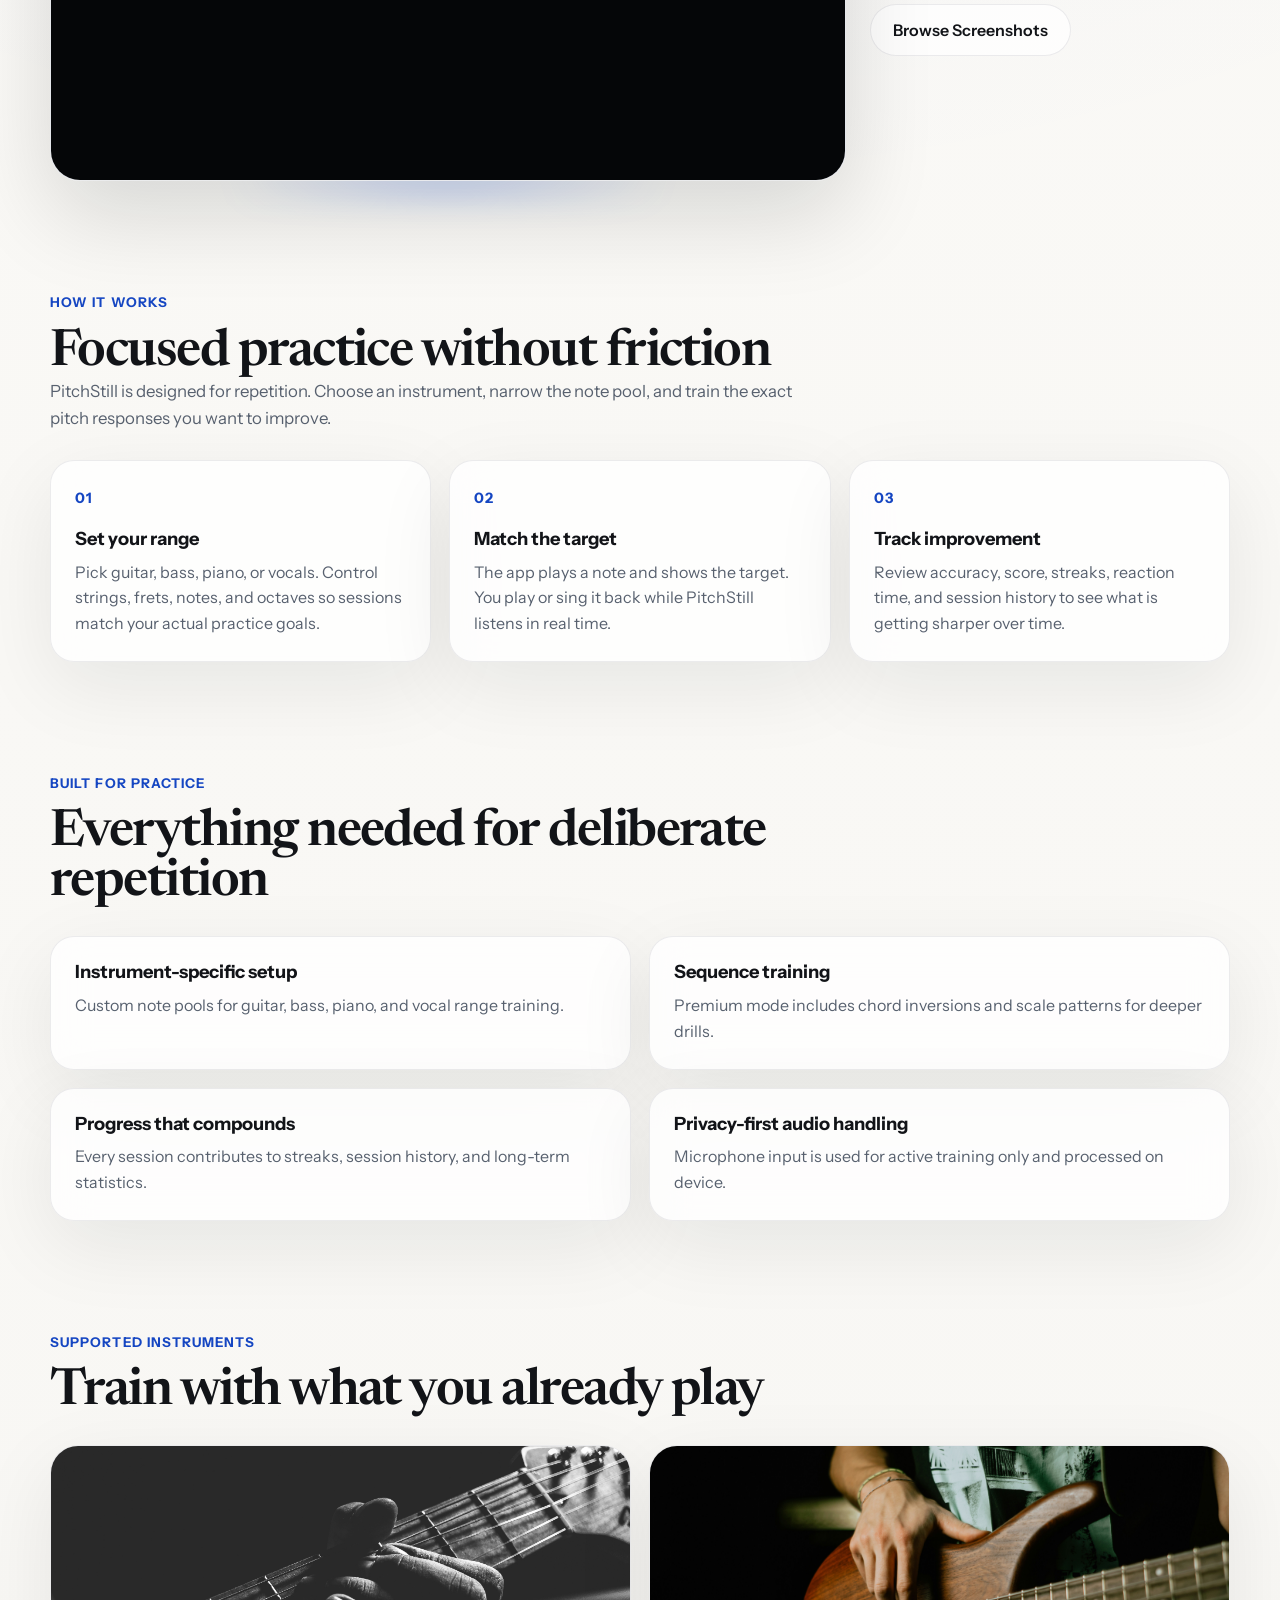
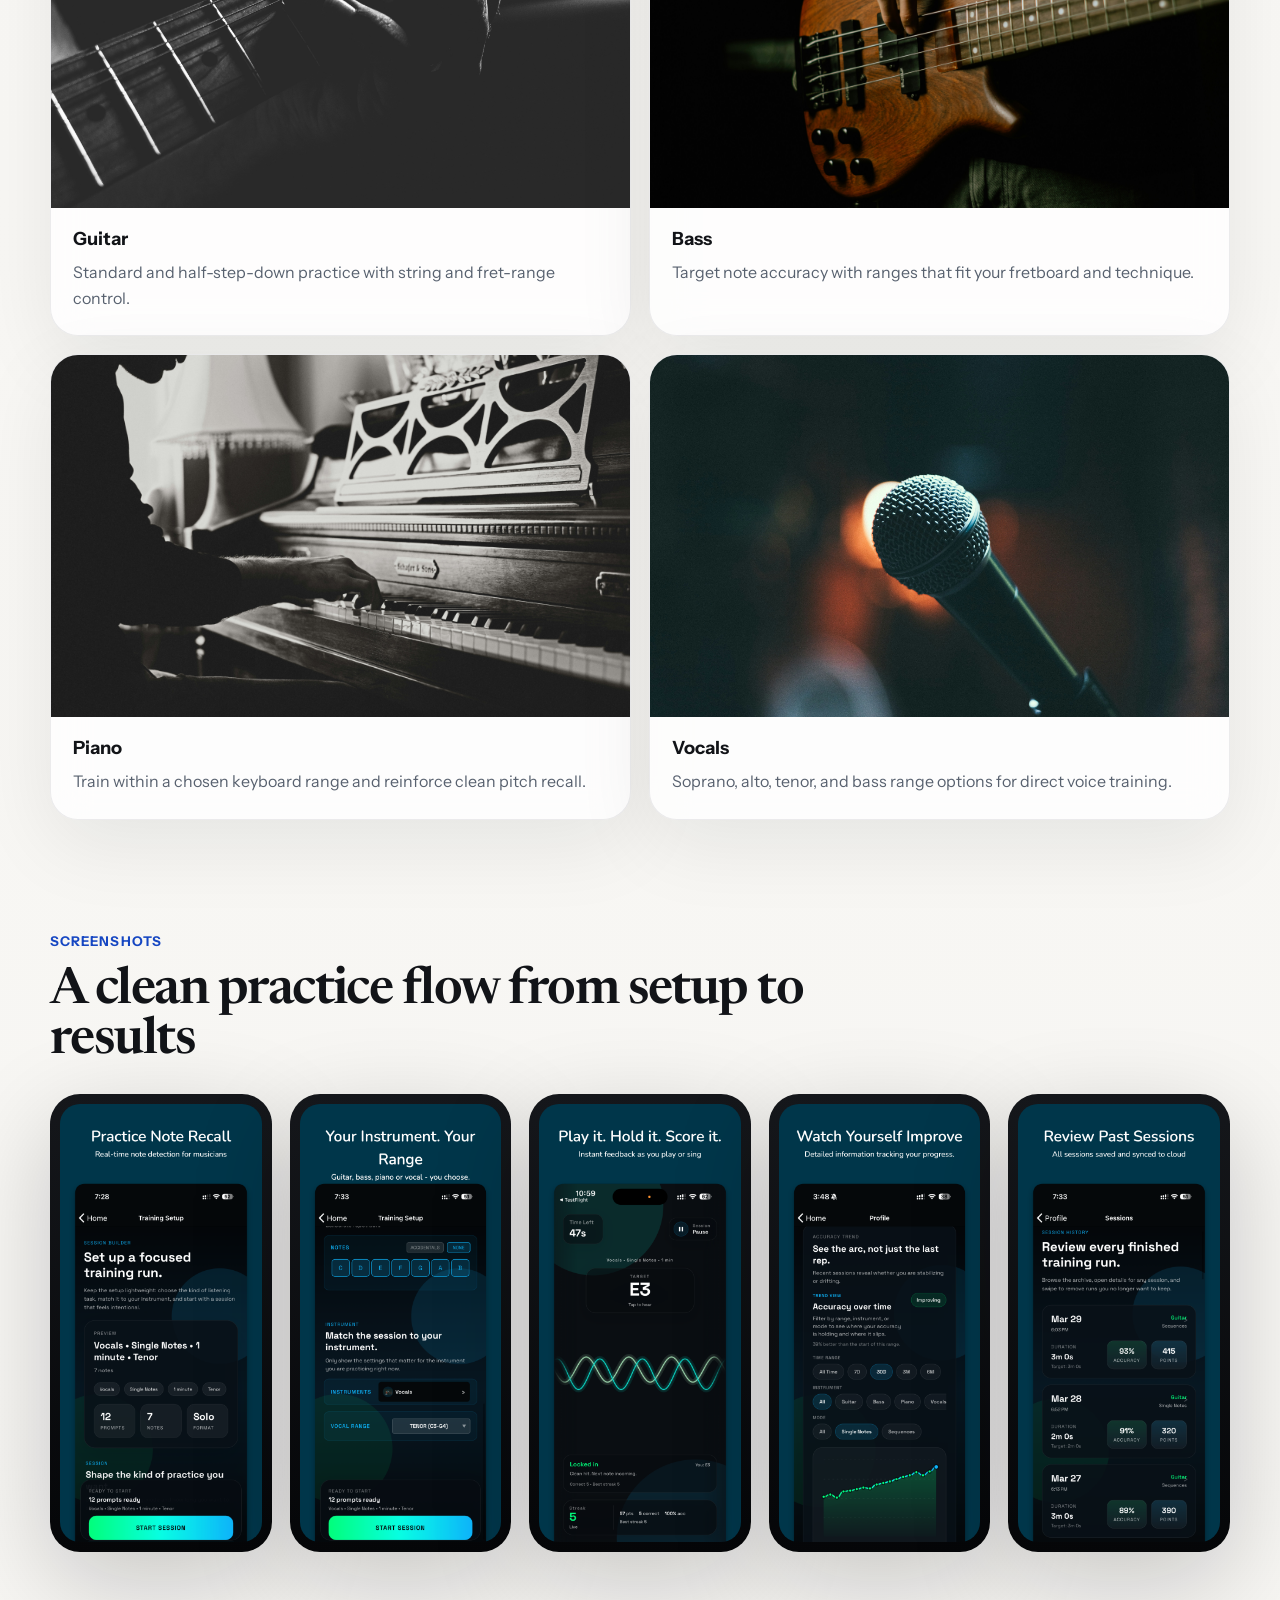
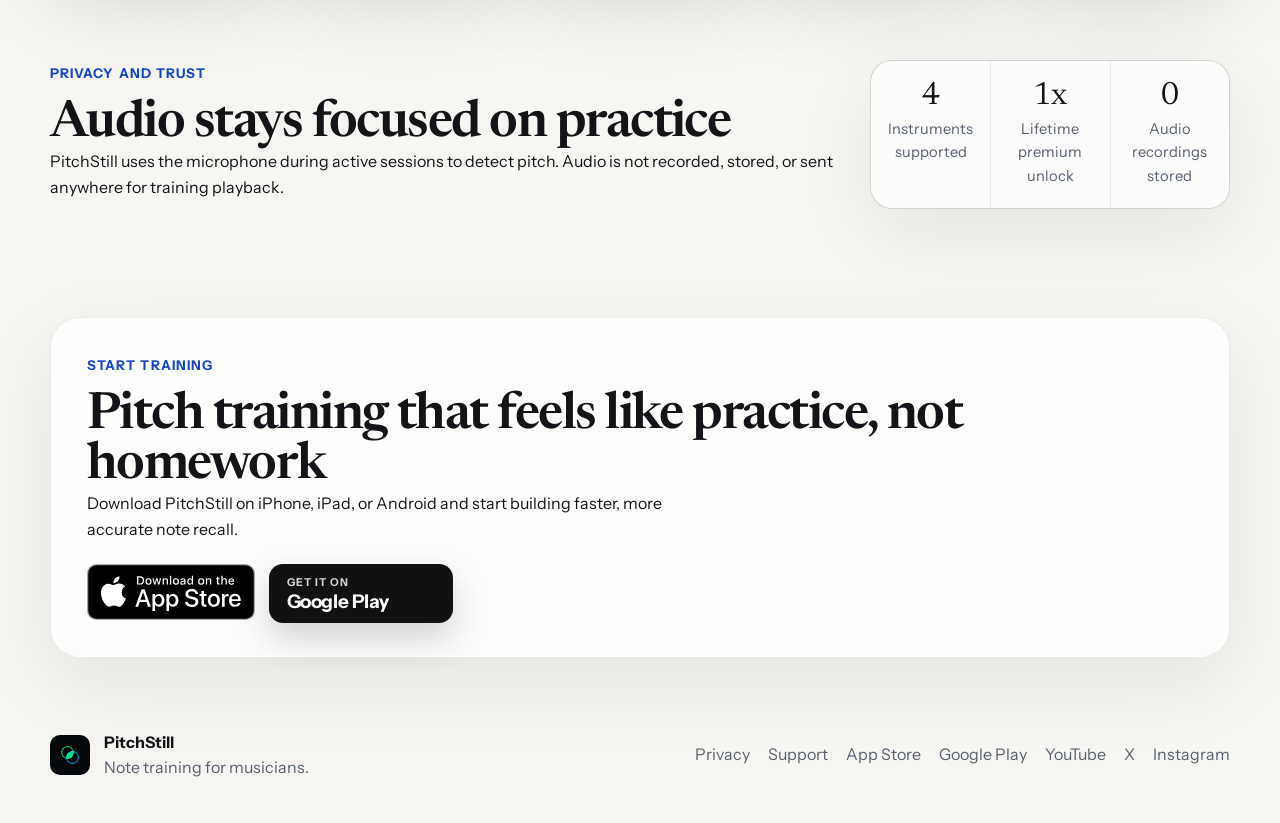
==== commit 2c54740d: "Update website for Android public launch" ====
--- a/index.html
+++ b/index.html
@@ -10,17 +10,21 @@
     />
     <meta
       name="keywords"
-      content="PitchStill, note training, ear training, pitch training, guitar, bass, piano, vocals"
+      content="PitchStill, note training app, pitch training, fretboard notes, guitar note training, bass note training, piano note training, vocal pitch practice"
     />
+    <meta name="robots" content="index,follow" />
     <meta name="theme-color" content="#f6f5f2" />
+    <meta name="apple-itunes-app" content="app-id=6759975330" />
     <meta property="og:title" content="PitchStill | Note Training for Musicians" />
     <meta
       property="og:description"
       content="Train your pitch by playing or singing real notes. Clean feedback, focused practice, and progress tracking."
     />
     <meta property="og:type" content="website" />
+    <meta property="og:site_name" content="PitchStill" />
     <meta property="og:url" content="https://pitchstill.com/" />
     <meta property="og:image" content="https://pitchstill.com/assets/images/screenshot-1.png" />
+    <meta property="og:image:alt" content="PitchStill note training app screenshot" />
     <meta name="twitter:card" content="summary_large_image" />
     <meta name="twitter:title" content="PitchStill | Note Training for Musicians" />
     <meta
@@ -28,6 +32,7 @@
       content="Train your pitch by playing or singing real notes with real-time feedback."
     />
     <meta name="twitter:image" content="https://pitchstill.com/assets/images/screenshot-1.png" />
+    <meta name="twitter:image:alt" content="PitchStill note training app screenshot" />
     <link rel="canonical" href="https://pitchstill.com/" />
     <link rel="icon" type="image/png" sizes="32x32" href="./favicon-32x32.png" />
     <link rel="icon" type="image/png" sizes="16x16" href="./favicon-16x16.png" />
@@ -39,6 +44,49 @@
       href="https://fonts.googleapis.com/css2?family=Instrument+Sans:wght@400;500;600;700&family=Newsreader:opsz,wght@6..72,500;6..72,600&display=swap"
       rel="stylesheet"
     />
+    <script type="application/ld+json">
+      {
+        "@context": "https://schema.org",
+        "@graph": [
+          {
+            "@type": "Organization",
+            "name": "PitchStill",
+            "url": "https://pitchstill.com/",
+            "logo": "https://pitchstill.com/assets/images/app-icon.png",
+            "sameAs": [
+              "https://www.youtube.com/@PitchStill",
+              "https://www.instagram.com/pitchstill/",
+              "https://x.com/PitchStill",
+              "https://www.reddit.com/user/pitchstillapp/",
+              "https://www.linkedin.com/company/pitchstill/",
+              "https://www.threads.com/@pitchstill"
+            ]
+          },
+          {
+            "@type": "MobileApplication",
+            "name": "PitchStill",
+            "applicationCategory": "MusicApplication",
+            "operatingSystem": "iOS, iPadOS, Android",
+            "url": "https://pitchstill.com/",
+            "downloadUrl": [
+              "https://apps.apple.com/app/id6759975330",
+              "https://play.google.com/store/apps/details?id=com.shreyash.noteschool"
+            ],
+            "description": "PitchStill is a note training app for guitar, bass, piano, and voice with real-time microphone-based pitch feedback.",
+            "publisher": {
+              "@type": "Organization",
+              "name": "PitchStill"
+            },
+            "offers": {
+              "@type": "Offer",
+              "price": "0",
+              "priceCurrency": "USD",
+              "availability": "https://schema.org/InStock"
+            }
+          }
+        ]
+      }
+    </script>
     <link rel="stylesheet" href="./assets/styles.css" />
     <script src="./assets/config.js"></script>
     <script defer src="./assets/app.js"></script>
@@ -71,7 +119,7 @@
             <div class="cta-row">
               <a
                 class="app-store-badge-link tracked-link"
-                href="https://apps.apple.com/in/app/pitchstill-note-training/id6759975330"
+                href="https://apps.apple.com/app/id6759975330"
                 target="_blank"
                 rel="noreferrer"
                 data-event="app_store_click"
@@ -83,8 +131,20 @@
                   alt="Download on the App Store"
                 />
               </a>
+              <a
+                class="store-button tracked-link"
+                href="https://play.google.com/store/apps/details?id=com.shreyash.noteschool"
+                target="_blank"
+                rel="noreferrer"
+                data-event="google_play_click"
+                aria-label="Get PitchStill on Google Play"
+              >
+                <span class="store-button-eyebrow">GET IT ON</span>
+                <span class="store-button-label">Google Play</span>
+              </a>
               <a class="button button-secondary" href="#screenshots">View Screenshots</a>
             </div>
+            <p class="secondary-copy">Free to download on iPhone, iPad, and Android.</p>
             <ul class="hero-points" aria-label="PitchStill highlights">
               <li>Single-note practice for guitar, bass, piano, and vocals</li>
               <li>On-device microphone processing during active sessions</li>
@@ -148,6 +208,15 @@
                 >
                   Watch on YouTube
                 </a>
+                <a
+                  class="button button-secondary tracked-link"
+                  href="https://play.google.com/store/apps/details?id=com.shreyash.noteschool"
+                  target="_blank"
+                  rel="noreferrer"
+                  data-event="launch_google_play_click"
+                >
+                  Get it on Google Play
+                </a>
                 <a class="button button-secondary" href="#screenshots">Browse Screenshots</a>
               </div>
             </aside>
@@ -318,23 +387,37 @@
               <div class="eyebrow">Start training</div>
               <h2>Pitch training that feels like practice, not homework</h2>
               <p>
-                Download PitchStill on iPhone and start building faster, more accurate note recall.
+                Download PitchStill on iPhone, iPad, or Android and start building faster, more
+                accurate note recall.
               </p>
             </div>
-            <a
-              class="app-store-badge-link tracked-link"
-              href="https://apps.apple.com/in/app/pitchstill-note-training/id6759975330"
-              target="_blank"
-              rel="noreferrer"
-              data-event="final_app_store_click"
-              aria-label="Download PitchStill on the App Store"
-            >
-              <img
-                class="app-store-badge"
-                src="./assets/images/download-on-the-app-store.svg"
-                alt="Download on the App Store"
-              />
-            </a>
+            <div class="inline-links">
+              <a
+                class="app-store-badge-link tracked-link"
+                href="https://apps.apple.com/app/id6759975330"
+                target="_blank"
+                rel="noreferrer"
+                data-event="final_app_store_click"
+                aria-label="Download PitchStill on the App Store"
+              >
+                <img
+                  class="app-store-badge"
+                  src="./assets/images/download-on-the-app-store.svg"
+                  alt="Download on the App Store"
+                />
+              </a>
+              <a
+                class="store-button tracked-link"
+                href="https://play.google.com/store/apps/details?id=com.shreyash.noteschool"
+                target="_blank"
+                rel="noreferrer"
+                data-event="final_google_play_click"
+                aria-label="Get PitchStill on Google Play"
+              >
+                <span class="store-button-eyebrow">GET IT ON</span>
+                <span class="store-button-label">Google Play</span>
+              </a>
+            </div>
           </div>
         </section>
       </main>
@@ -351,12 +434,22 @@
           <a href="./privacy/">Privacy</a>
           <a href="./support/">Support</a>
           <a
-            href="https://apps.apple.com/in/app/pitchstill-note-training/id6759975330"
+            href="https://apps.apple.com/app/id6759975330"
             target="_blank"
             rel="noreferrer"
           >
             App Store
           </a>
+          <a
+            href="https://play.google.com/store/apps/details?id=com.shreyash.noteschool"
+            target="_blank"
+            rel="noreferrer"
+          >
+            Google Play
+          </a>
+          <a href="https://www.youtube.com/@PitchStill" target="_blank" rel="noreferrer">YouTube</a>
+          <a href="https://x.com/PitchStill" target="_blank" rel="noreferrer">X</a>
+          <a href="https://www.instagram.com/pitchstill/" target="_blank" rel="noreferrer">Instagram</a>
         </div>
       </footer>
     </div>
--- a/assets/styles.css
+++ b/assets/styles.css
@@ -202,6 +202,45 @@
   width: auto;
 }
 
+.store-button {
+  display: inline-flex;
+  flex-direction: column;
+  justify-content: center;
+  min-height: 56px;
+  min-width: 184px;
+  padding: 10px 18px;
+  border-radius: 14px;
+  background: #111;
+  color: #fff;
+  box-shadow: 0 16px 34px rgba(17, 17, 17, 0.18);
+  transition: transform 160ms ease, box-shadow 160ms ease;
+}
+
+.store-button:hover {
+  transform: translateY(-1px);
+  box-shadow: 0 18px 38px rgba(17, 17, 17, 0.22);
+}
+
+.store-button-eyebrow {
+  font-size: 0.68rem;
+  font-weight: 700;
+  letter-spacing: 0.1em;
+  opacity: 0.82;
+}
+
+.store-button-label {
+  font-size: 1.18rem;
+  font-weight: 700;
+  letter-spacing: -0.02em;
+  line-height: 1.1;
+}
+
+.secondary-copy {
+  margin-top: 14px;
+  color: var(--muted);
+  font-size: 0.98rem;
+}
+
 .hero-points,
 .document-list {
   padding-left: 18px;
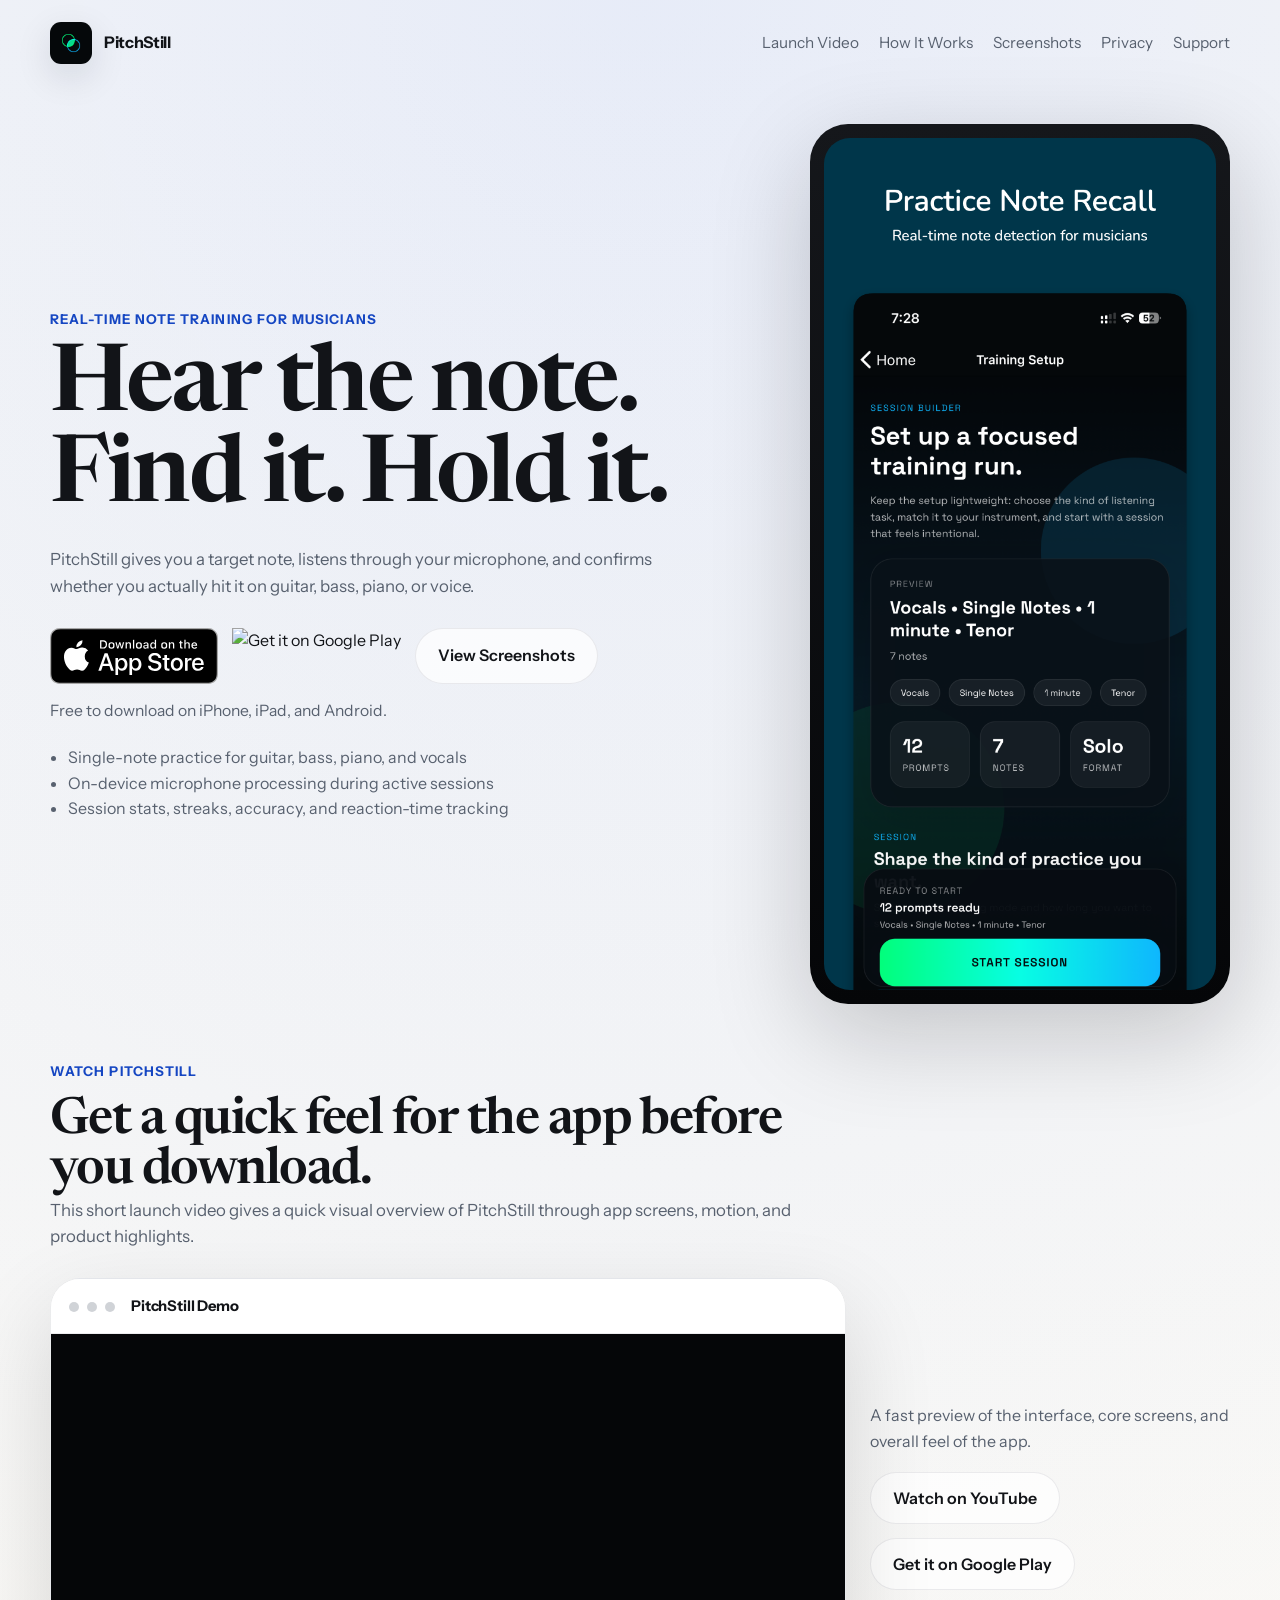
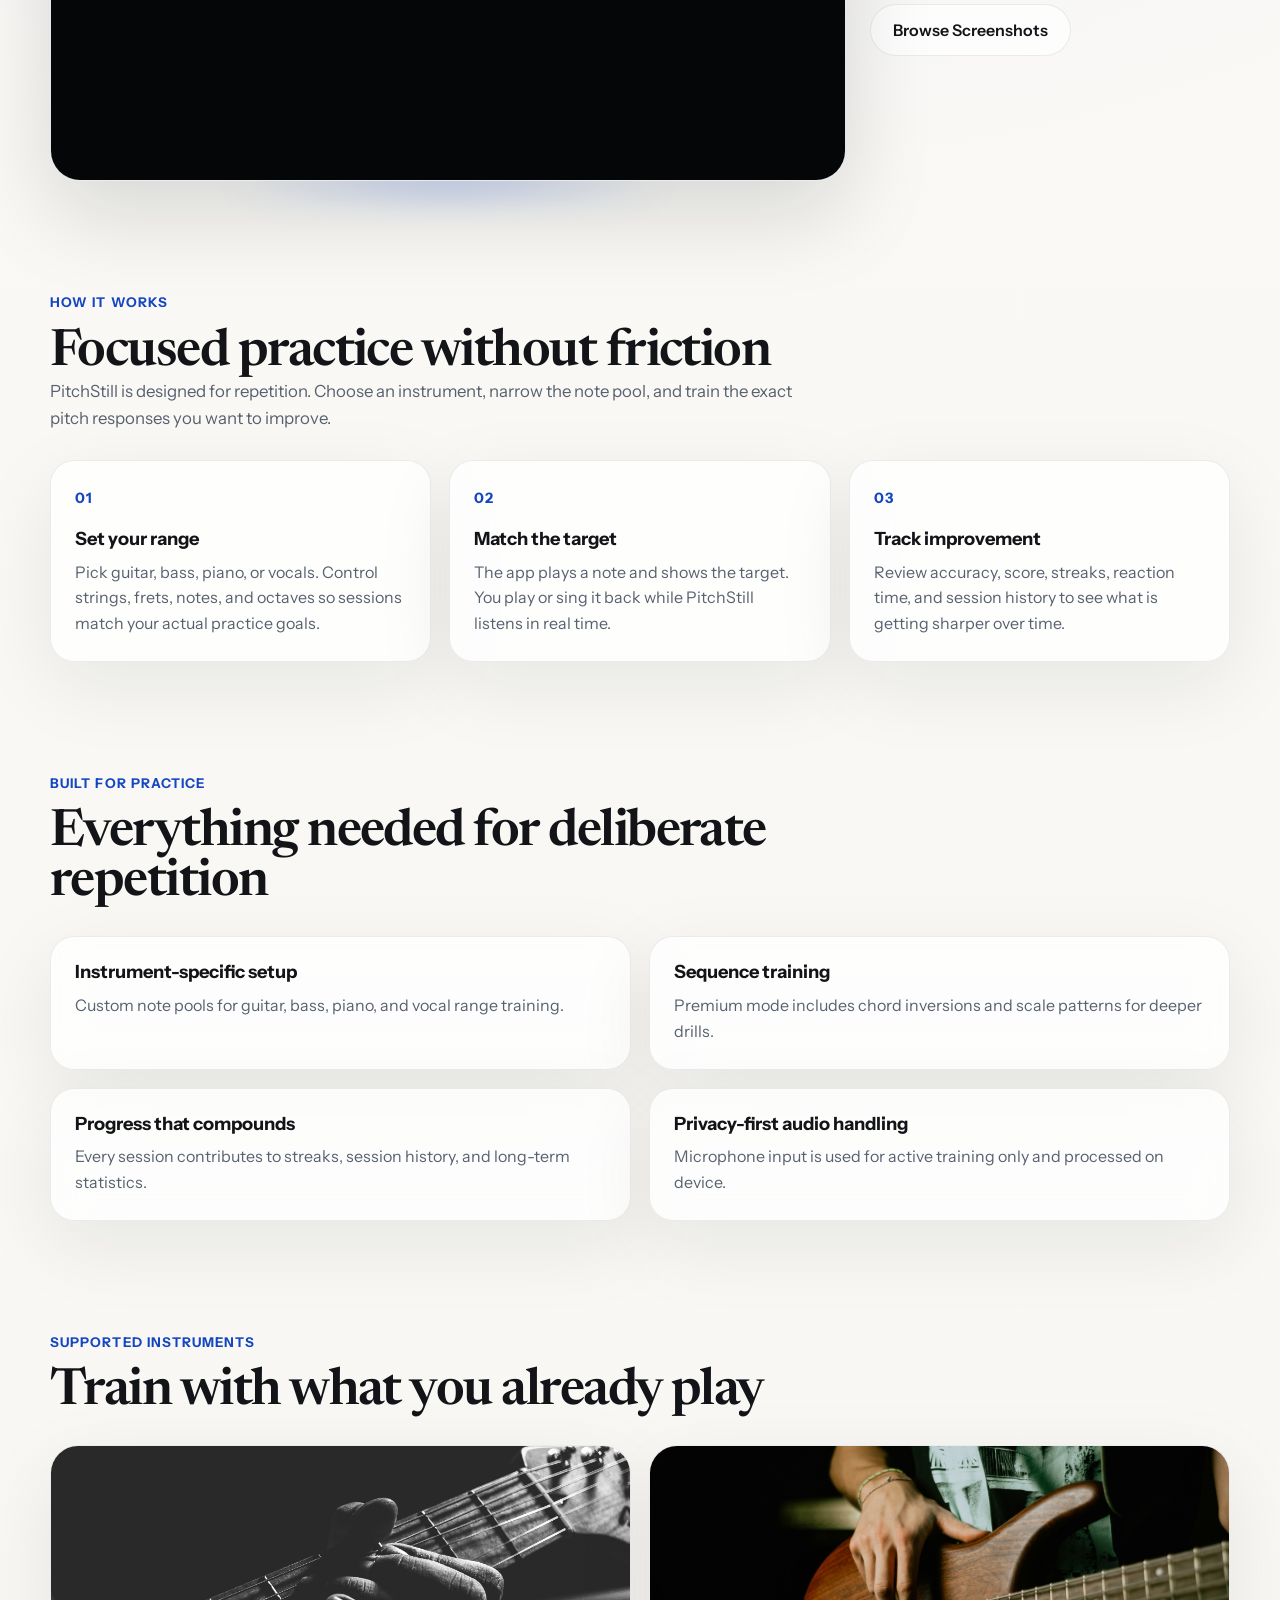
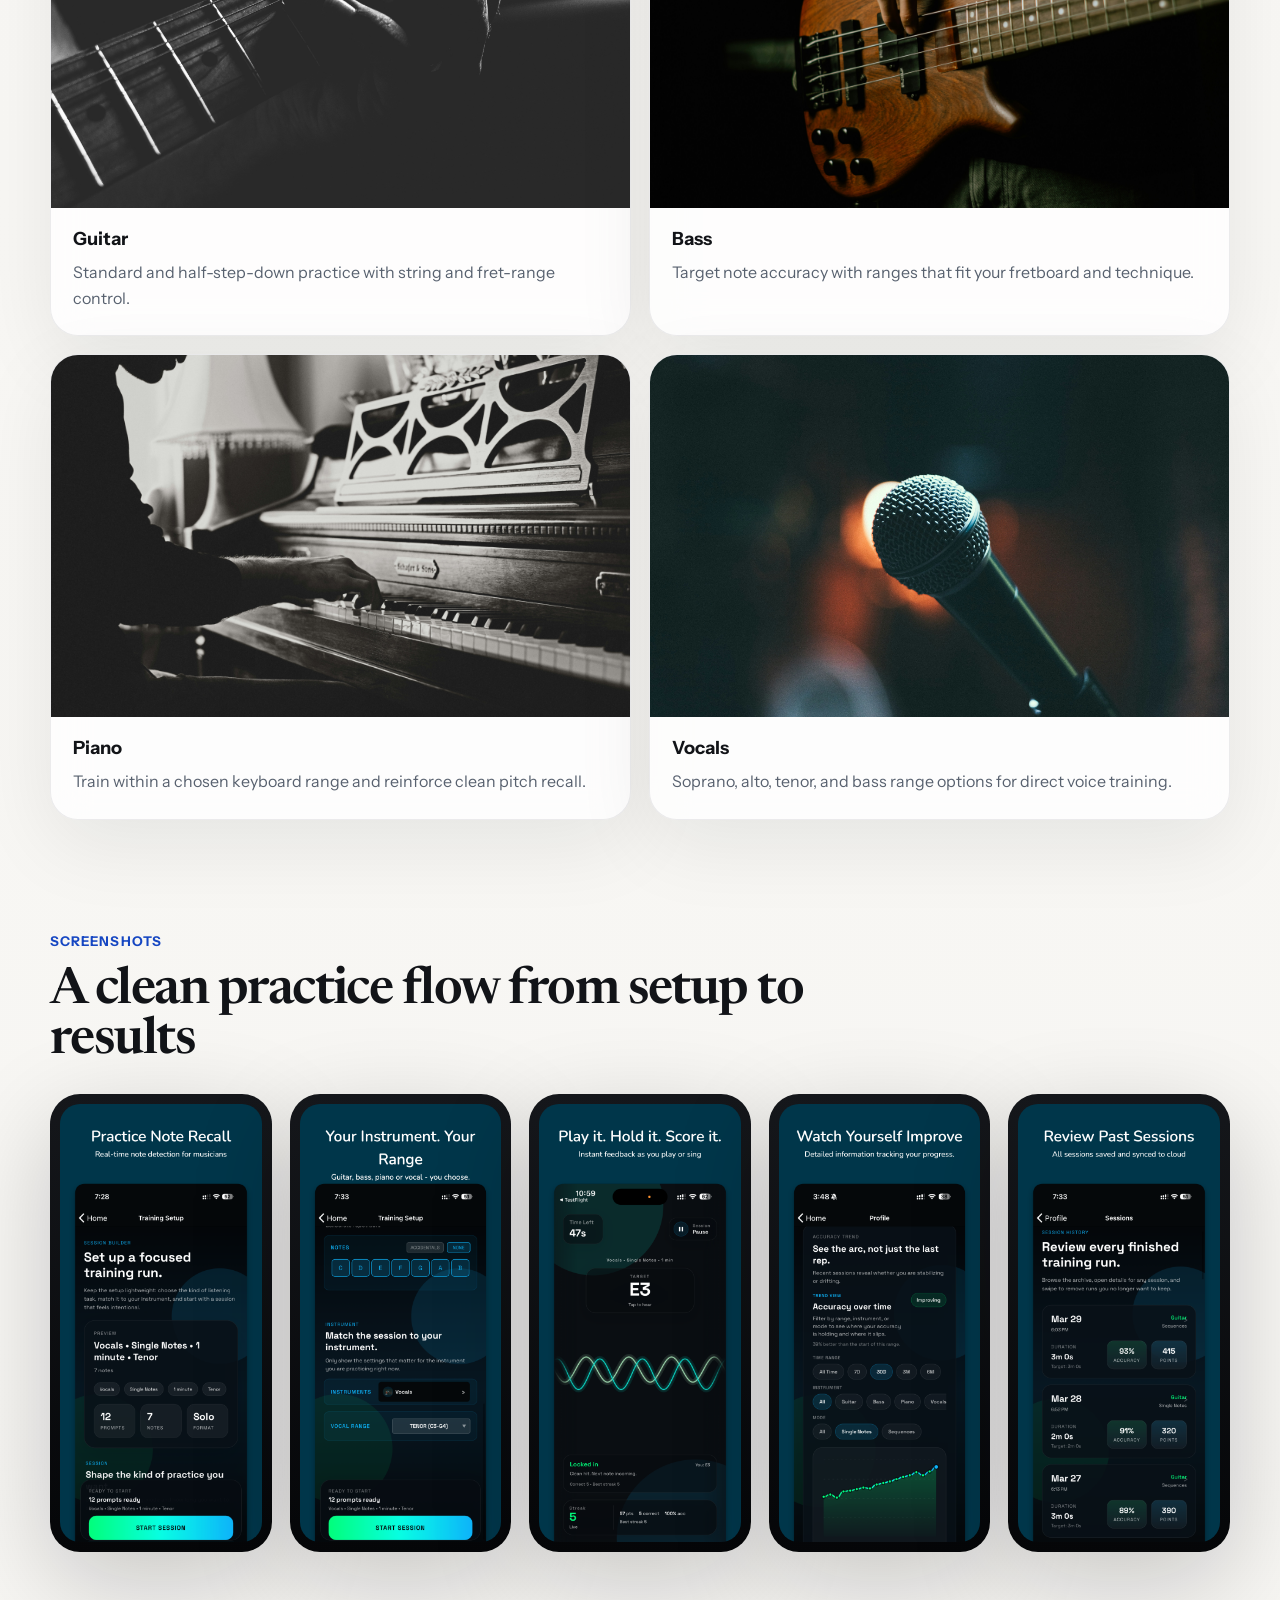
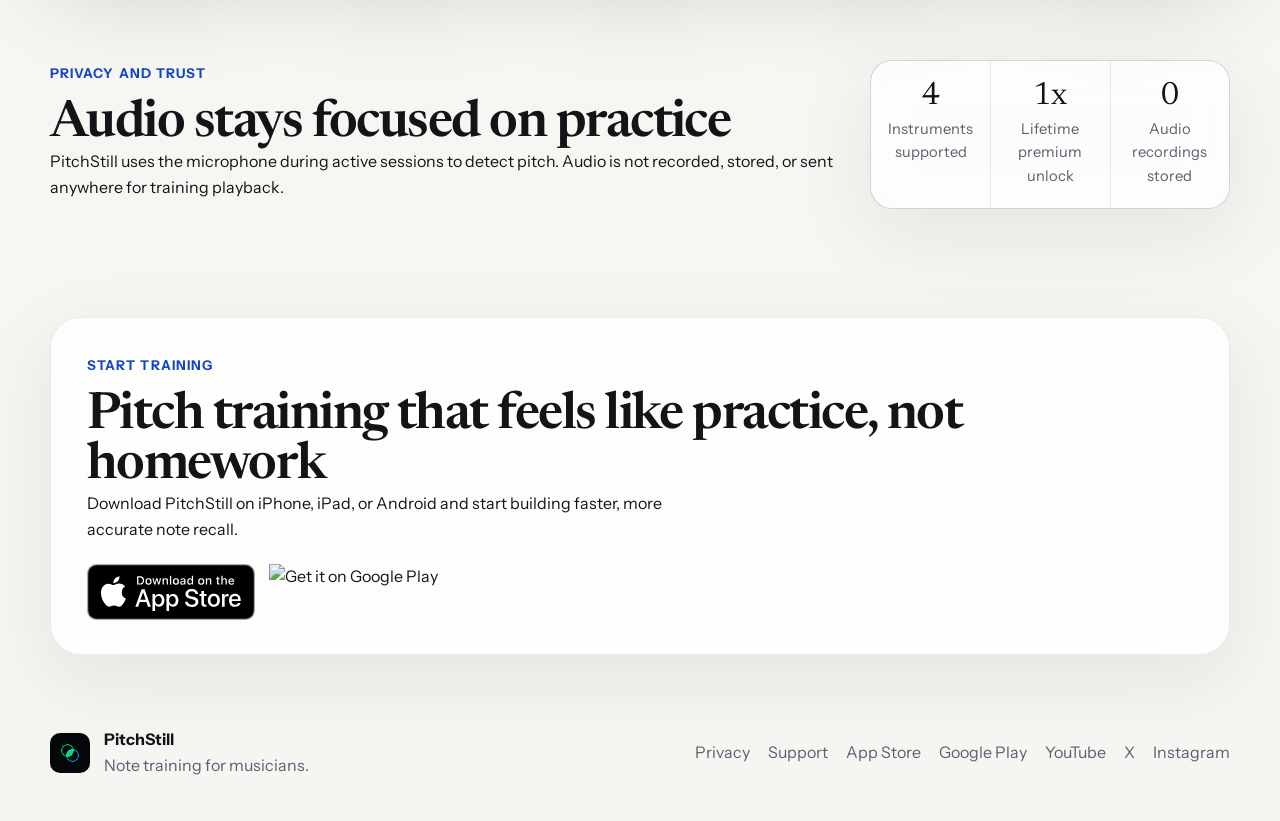
==== commit ff201023: "Use official Google Play badge" ====
--- a/index.html
+++ b/index.html
@@ -132,15 +132,18 @@
                 />
               </a>
               <a
-                class="store-button tracked-link"
+                class="app-store-badge-link tracked-link"
                 href="https://play.google.com/store/apps/details?id=com.shreyash.noteschool"
                 target="_blank"
                 rel="noreferrer"
                 data-event="google_play_click"
                 aria-label="Get PitchStill on Google Play"
               >
-                <span class="store-button-eyebrow">GET IT ON</span>
-                <span class="store-button-label">Google Play</span>
+                <img
+                  class="google-play-badge"
+                  src="https://play.google.com/intl/en_us/badges/images/generic/en-play-badge-border.png"
+                  alt="Get it on Google Play"
+                />
               </a>
               <a class="button button-secondary" href="#screenshots">View Screenshots</a>
             </div>
@@ -407,15 +410,18 @@
                 />
               </a>
               <a
-                class="store-button tracked-link"
+                class="app-store-badge-link tracked-link"
                 href="https://play.google.com/store/apps/details?id=com.shreyash.noteschool"
                 target="_blank"
                 rel="noreferrer"
                 data-event="final_google_play_click"
                 aria-label="Get PitchStill on Google Play"
               >
-                <span class="store-button-eyebrow">GET IT ON</span>
-                <span class="store-button-label">Google Play</span>
+                <img
+                  class="google-play-badge"
+                  src="https://play.google.com/intl/en_us/badges/images/generic/en-play-badge-border.png"
+                  alt="Get it on Google Play"
+                />
               </a>
             </div>
           </div>
--- a/assets/styles.css
+++ b/assets/styles.css
@@ -202,43 +202,16 @@
   width: auto;
 }
 
-.store-button {
-  display: inline-flex;
-  flex-direction: column;
-  justify-content: center;
-  min-height: 56px;
-  min-width: 184px;
-  padding: 10px 18px;
-  border-radius: 14px;
-  background: #111;
-  color: #fff;
-  box-shadow: 0 16px 34px rgba(17, 17, 17, 0.18);
-  transition: transform 160ms ease, box-shadow 160ms ease;
-}
-
-.store-button:hover {
-  transform: translateY(-1px);
-  box-shadow: 0 18px 38px rgba(17, 17, 17, 0.22);
-}
-
-.store-button-eyebrow {
-  font-size: 0.68rem;
-  font-weight: 700;
-  letter-spacing: 0.1em;
-  opacity: 0.82;
-}
-
-.store-button-label {
-  font-size: 1.18rem;
-  font-weight: 700;
-  letter-spacing: -0.02em;
-  line-height: 1.1;
-}
-
 .secondary-copy {
   margin-top: 14px;
   color: var(--muted);
   font-size: 0.98rem;
+}
+
+.google-play-badge {
+  display: block;
+  height: 56px;
+  width: auto;
 }
 
 .hero-points,
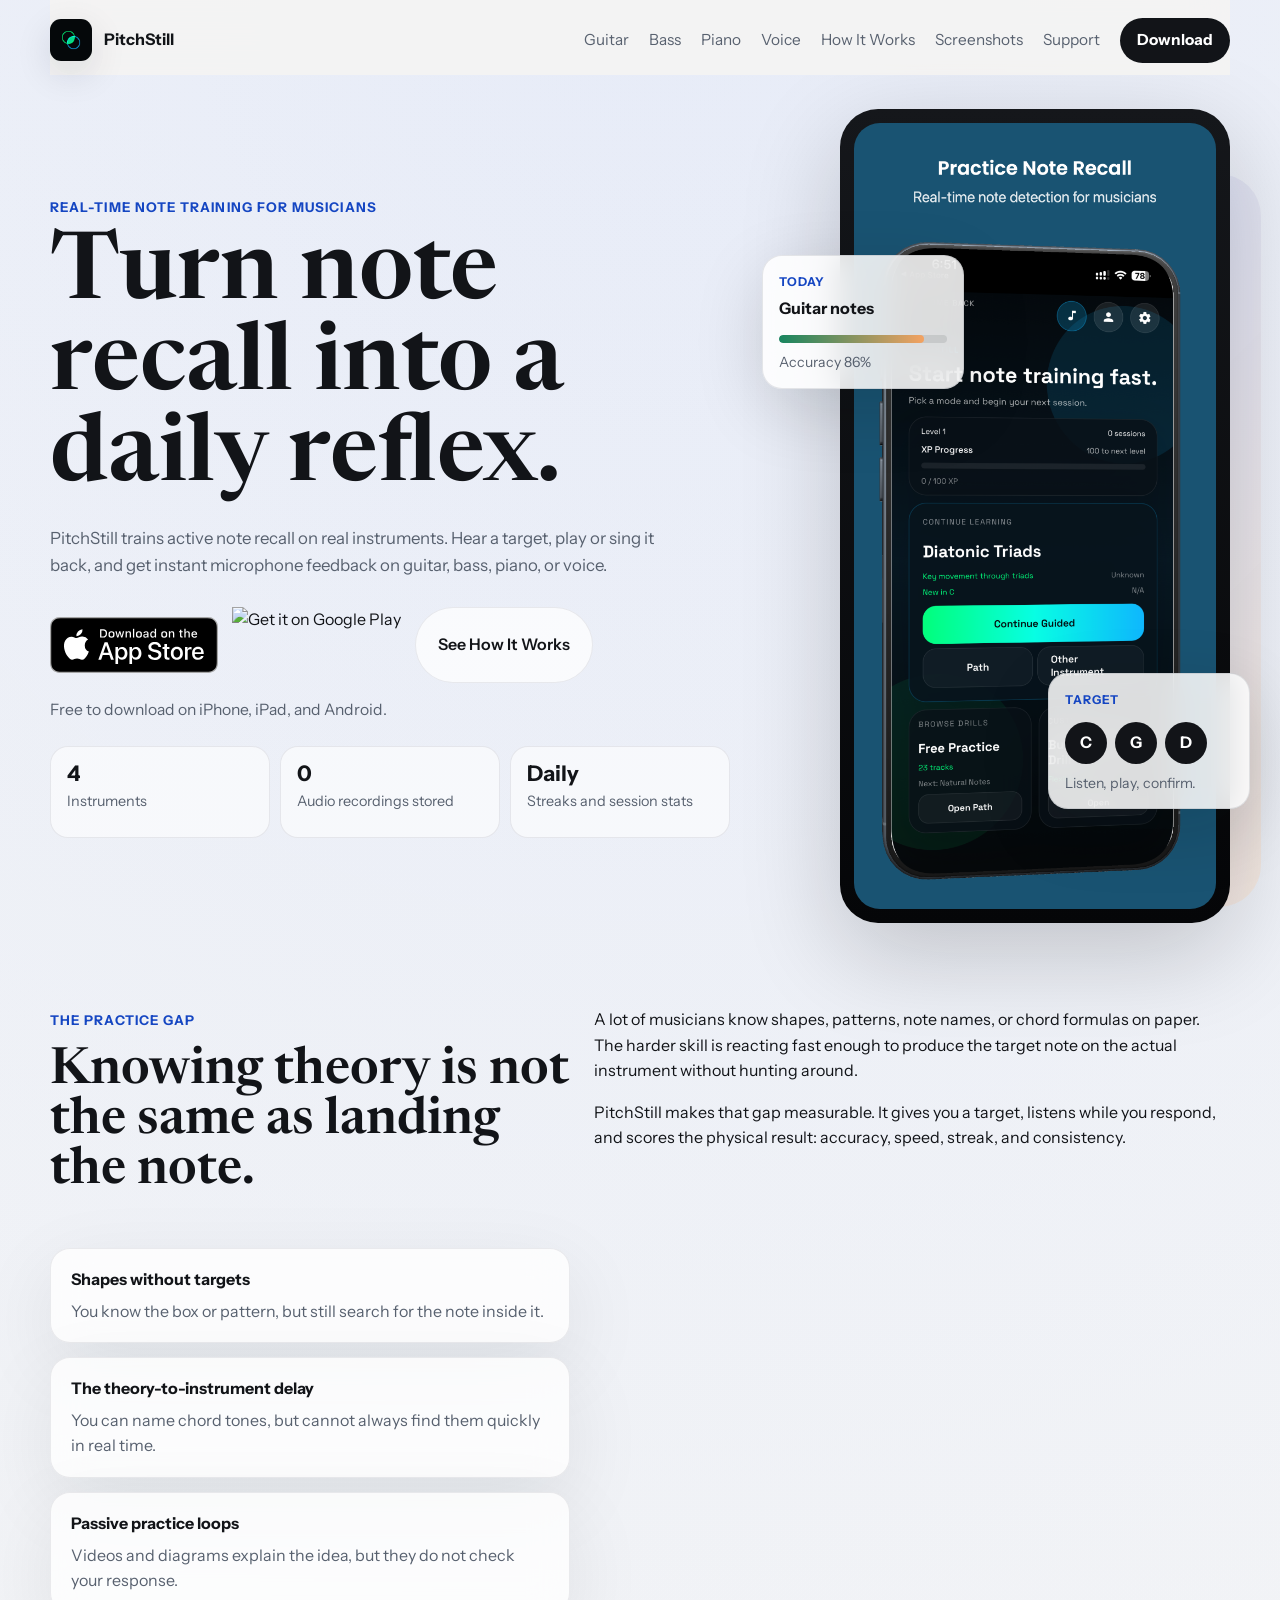
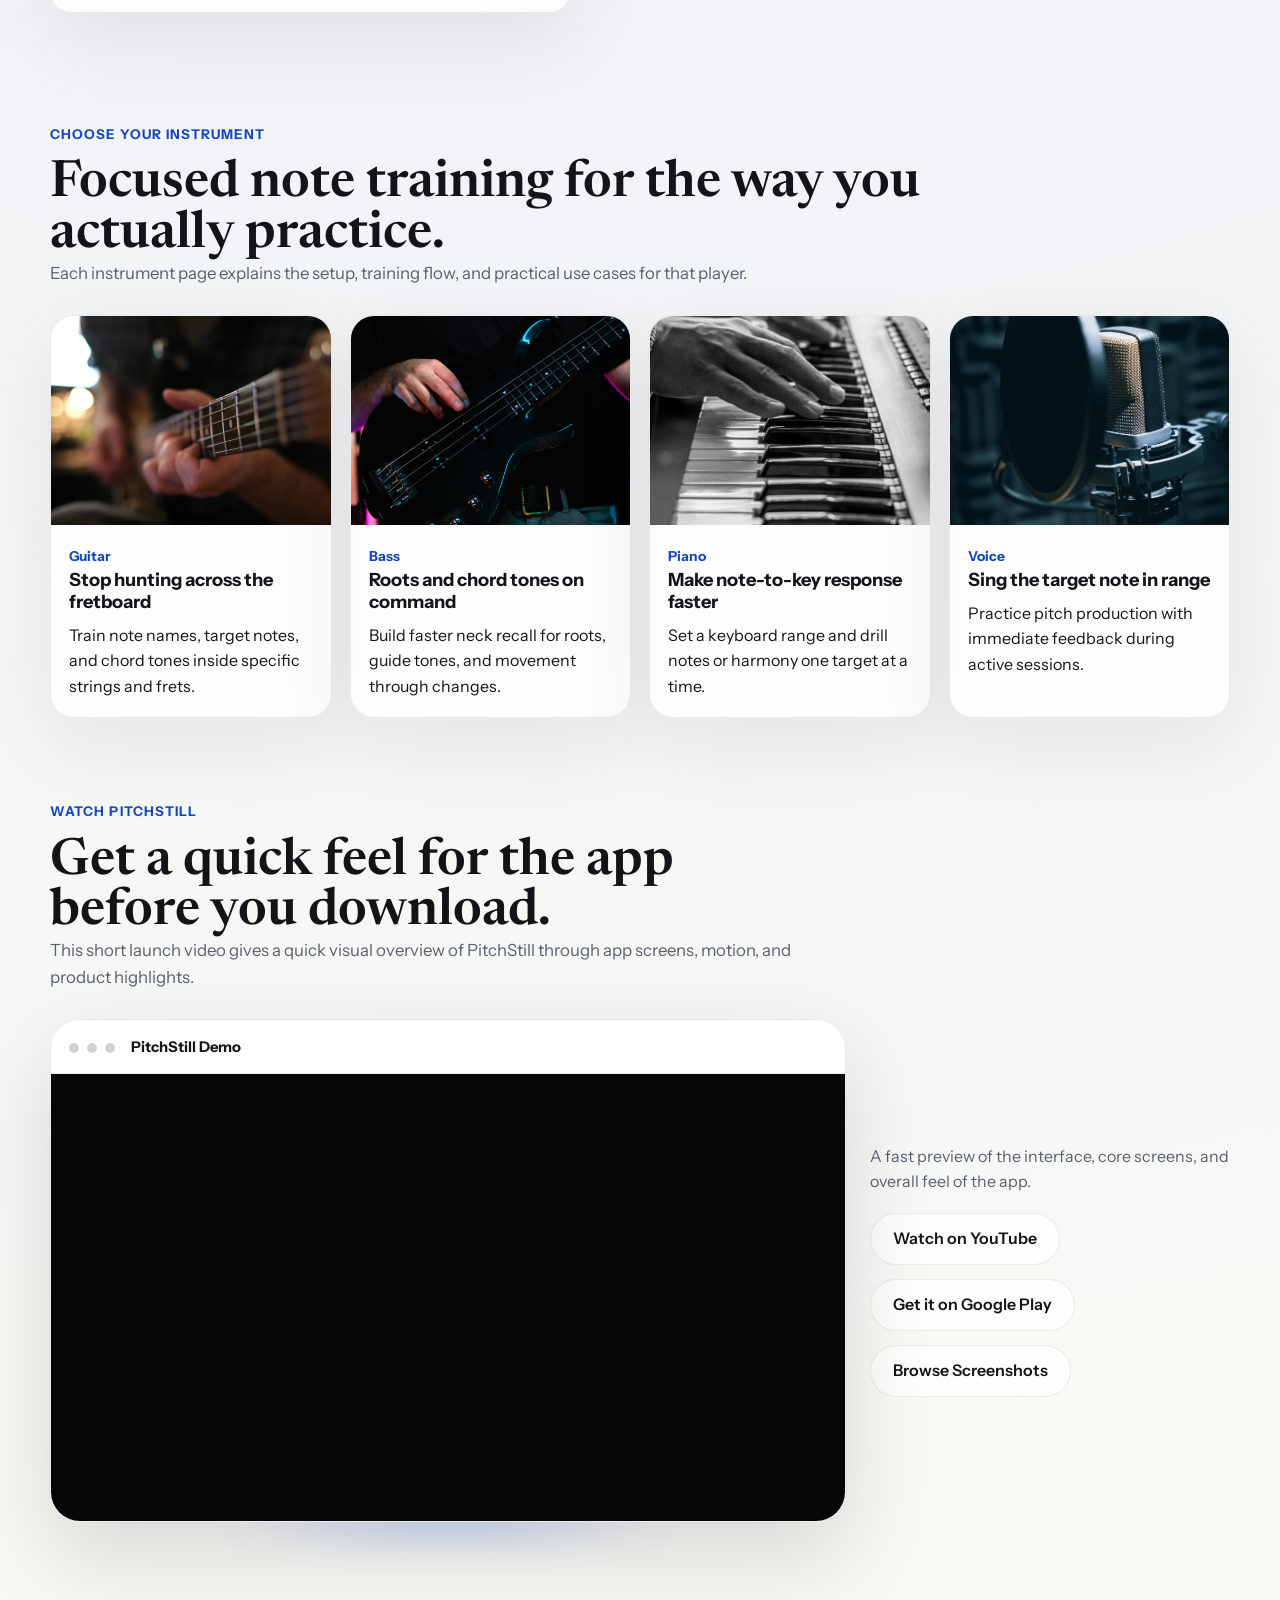
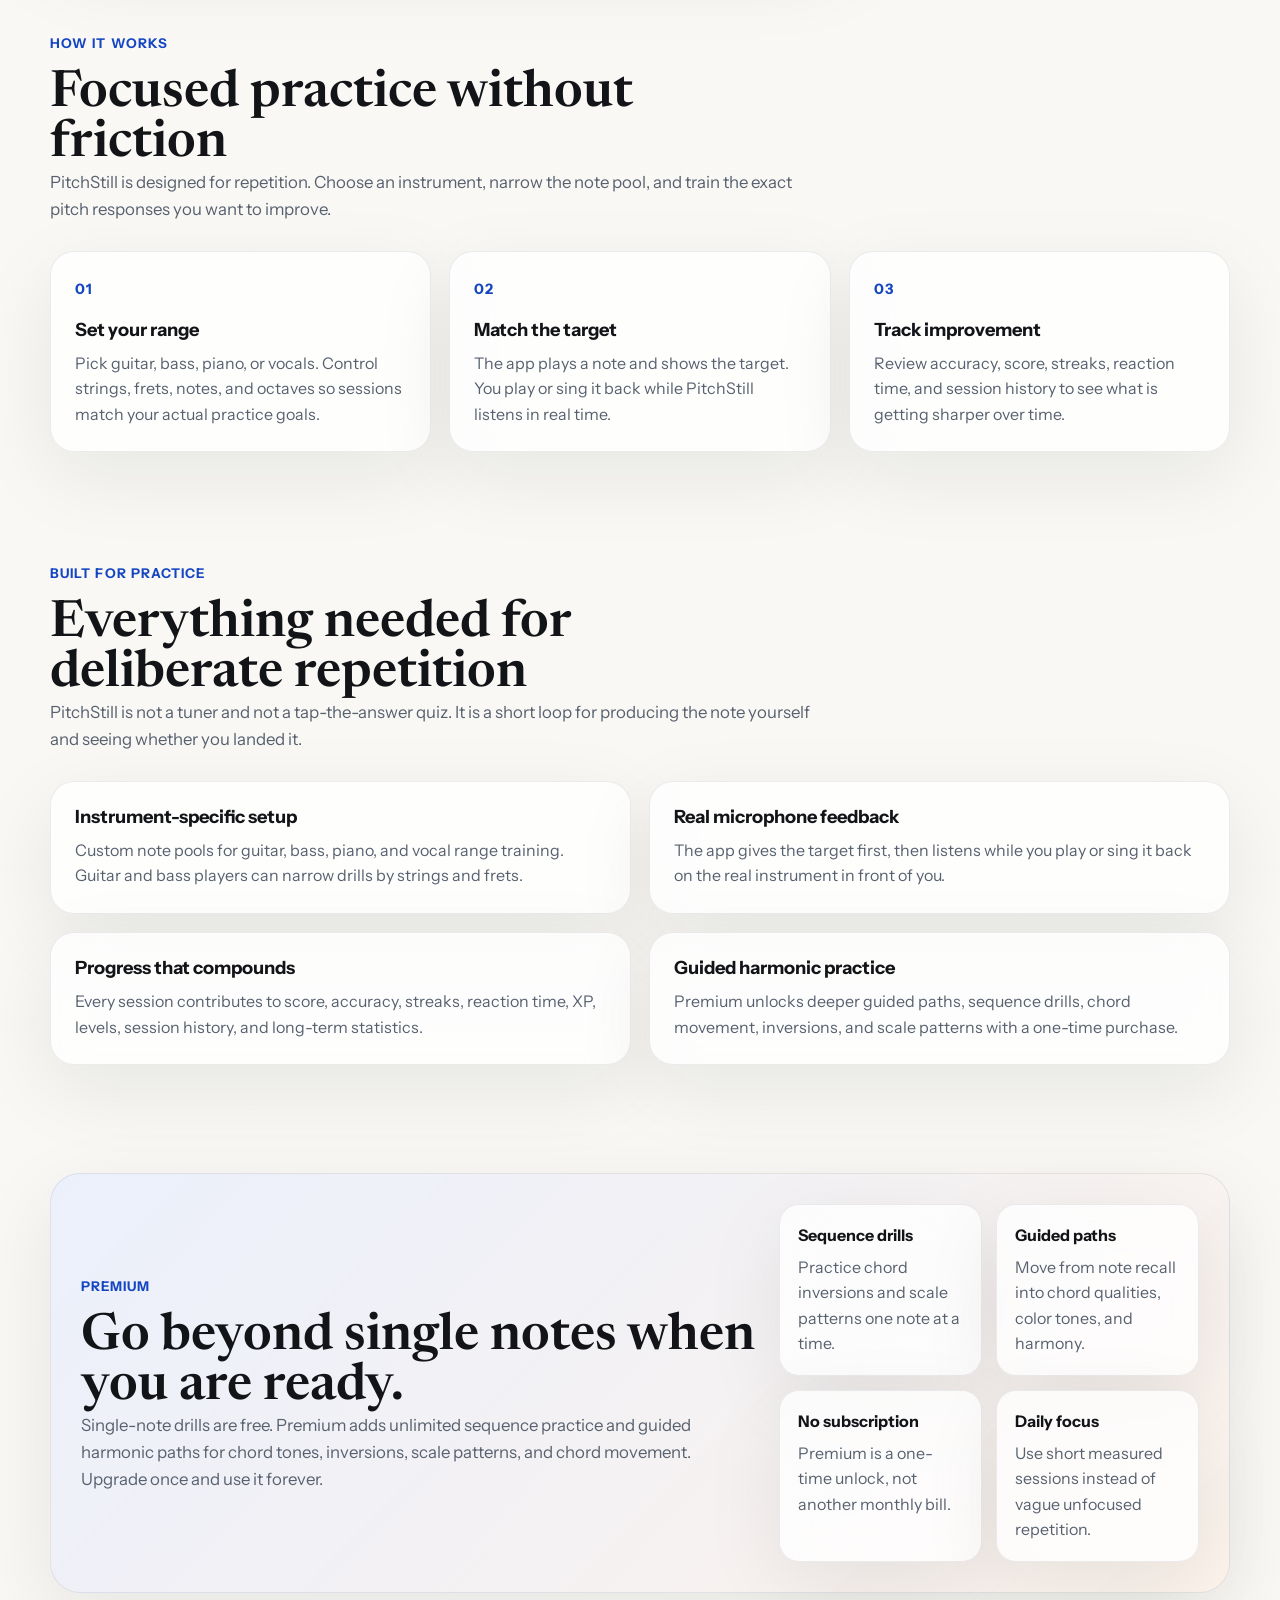
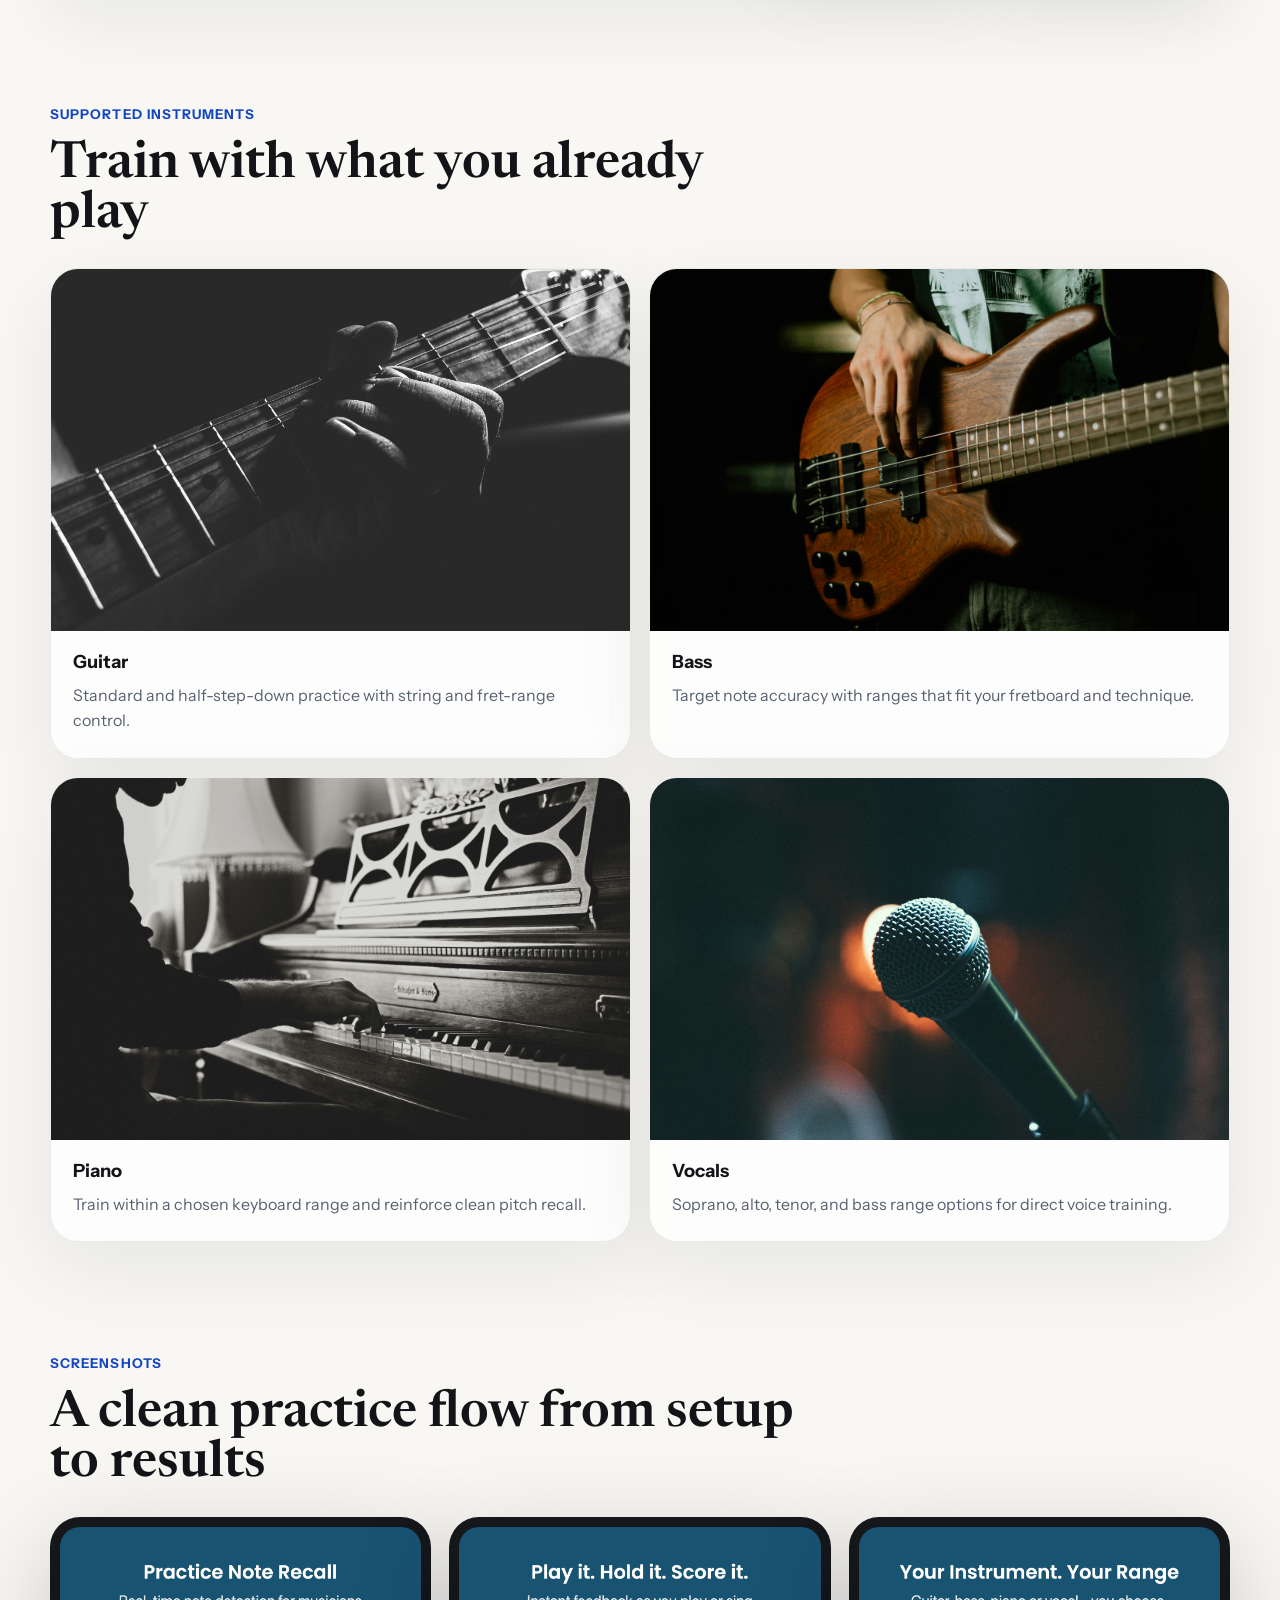
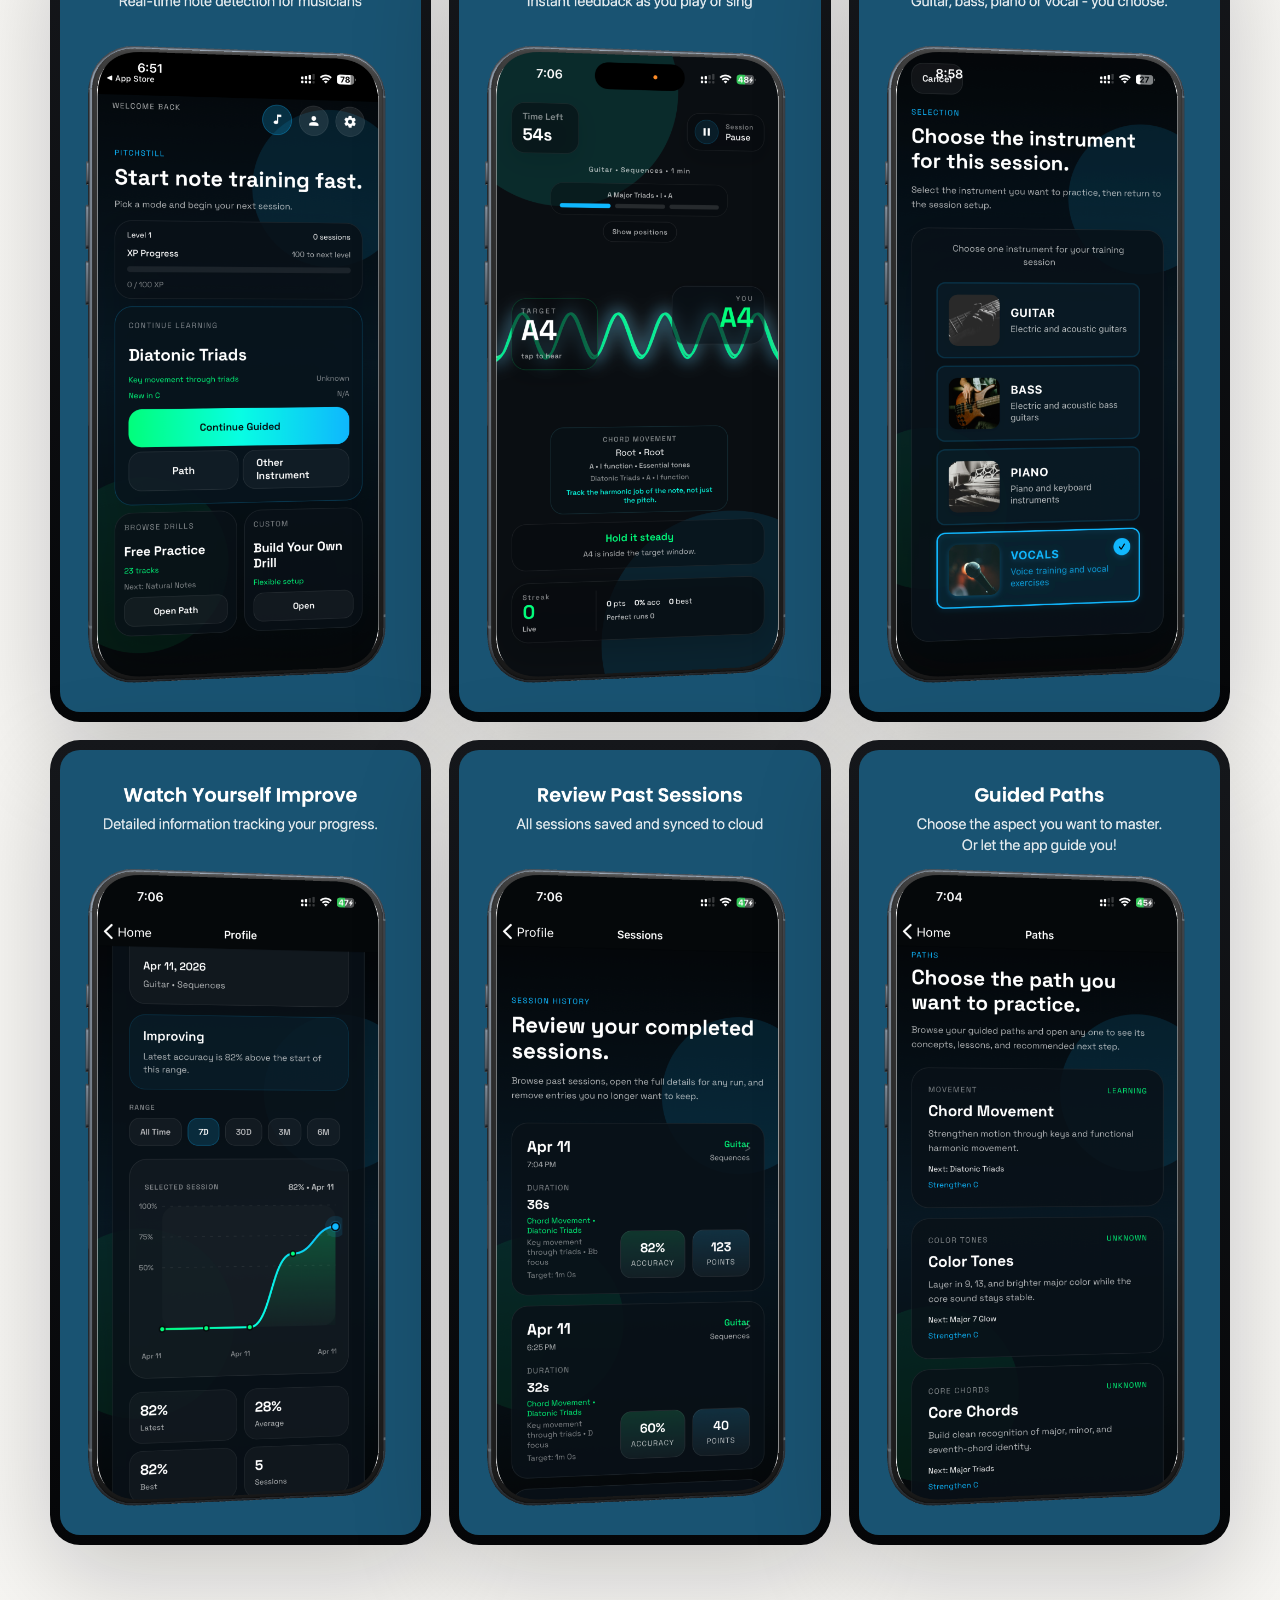
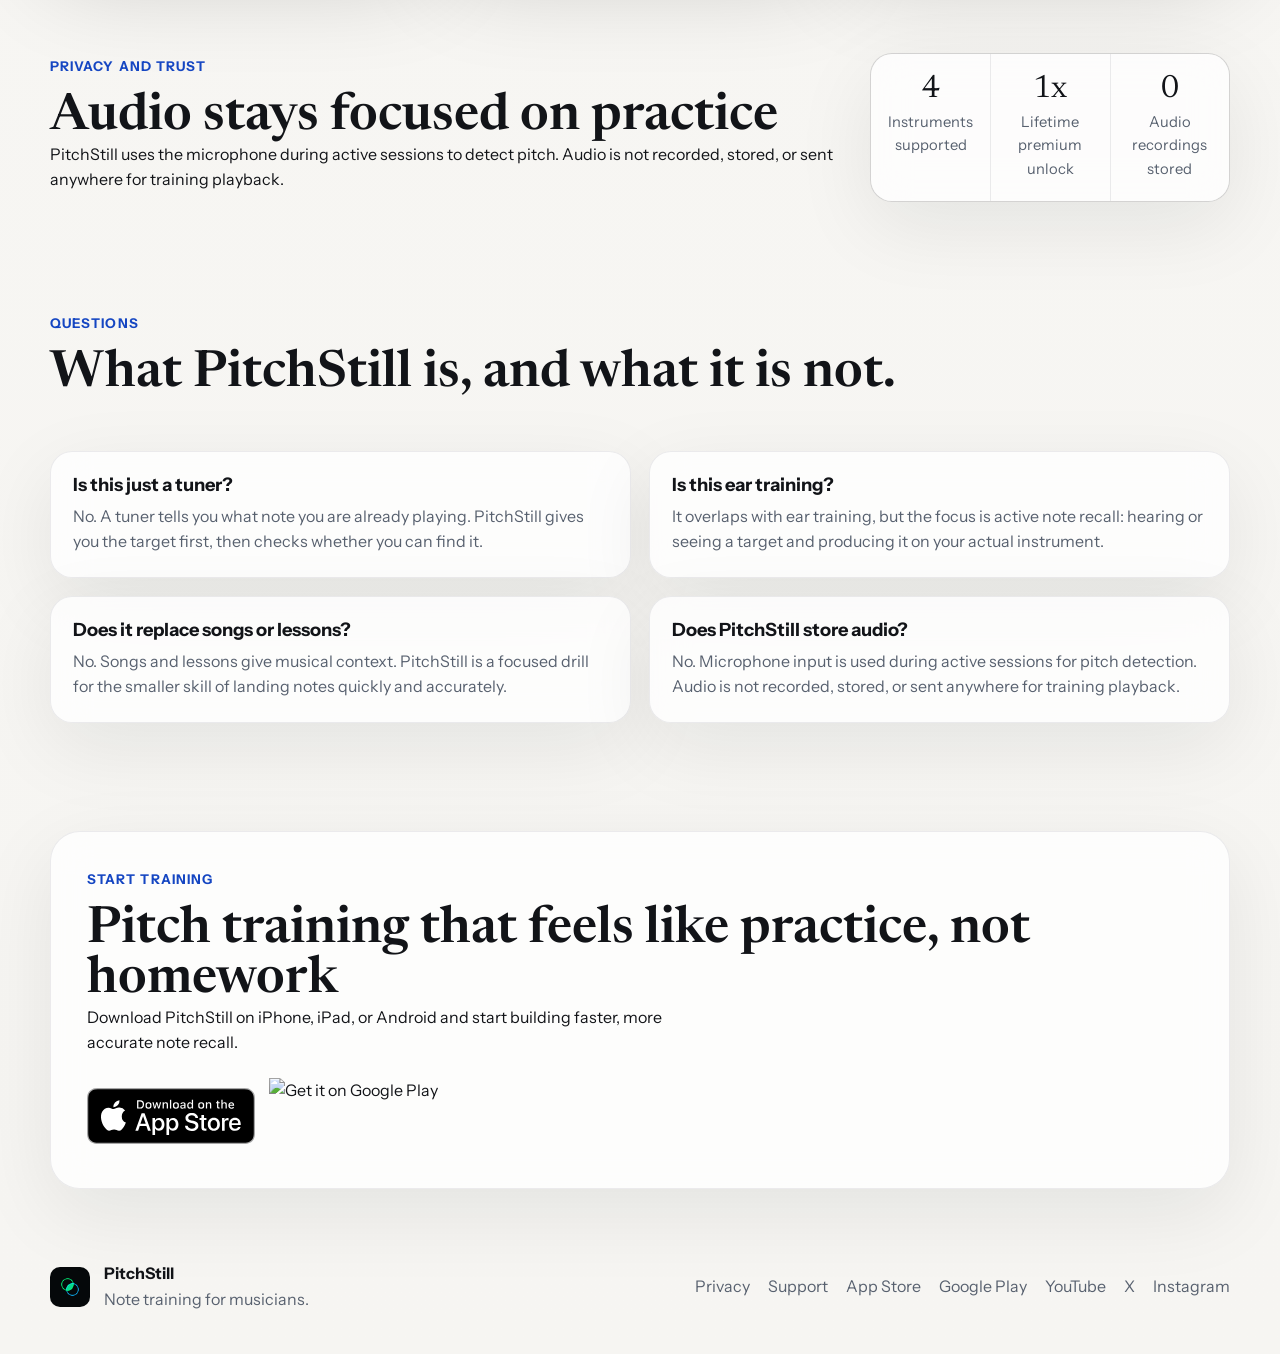
==== commit 1fa2e29c: "Add instrument landing pages" ====
--- a/index.html
+++ b/index.html
@@ -99,11 +99,14 @@
           <span>PitchStill</span>
         </a>
         <nav class="topnav" aria-label="Primary">
-          <a href="#launch-video">Launch Video</a>
+          <a href="./guitar/">Guitar</a>
+          <a href="./bass/">Bass</a>
+          <a href="./piano/">Piano</a>
+          <a href="./voice/">Voice</a>
           <a href="#how-it-works">How It Works</a>
           <a href="#screenshots">Screenshots</a>
-          <a href="./privacy/">Privacy</a>
           <a href="./support/">Support</a>
+          <a class="nav-cta tracked-link" href="https://apps.apple.com/app/id6759975330" target="_blank" rel="noreferrer" data-event="nav_app_store_click">Download</a>
         </nav>
       </header>
 
@@ -111,10 +114,10 @@
         <section class="hero">
           <div class="hero-copy">
             <div class="eyebrow">Real-time note training for musicians</div>
-            <h1>Hear the note. Find it. Hold it.</h1>
+            <h1>Turn note recall into a daily reflex.</h1>
             <p class="lede">
-              PitchStill gives you a target note, listens through your microphone,
-              and confirms whether you actually hit it on guitar, bass, piano, or voice.
+              PitchStill trains active note recall on real instruments. Hear a target, play or sing
+              it back, and get instant microphone feedback on guitar, bass, piano, or voice.
             </p>
             <div class="cta-row">
               <a
@@ -145,24 +148,125 @@
                   alt="Get it on Google Play"
                 />
               </a>
-              <a class="button button-secondary" href="#screenshots">View Screenshots</a>
+              <a class="button button-secondary" href="#how-it-works">See How It Works</a>
             </div>
             <p class="secondary-copy">Free to download on iPhone, iPad, and Android.</p>
-            <ul class="hero-points" aria-label="PitchStill highlights">
-              <li>Single-note practice for guitar, bass, piano, and vocals</li>
-              <li>On-device microphone processing during active sessions</li>
-              <li>Session stats, streaks, accuracy, and reaction-time tracking</li>
-            </ul>
+            <div class="hero-proof" aria-label="PitchStill highlights">
+              <div>
+                <strong>4</strong>
+                <span>Instruments</span>
+              </div>
+              <div>
+                <strong>0</strong>
+                <span>Audio recordings stored</span>
+              </div>
+              <div>
+                <strong>Daily</strong>
+                <span>Streaks and session stats</span>
+              </div>
+            </div>
           </div>
 
           <div class="hero-visual">
+            <div class="practice-panel practice-panel-left" aria-hidden="true">
+              <span class="panel-label">Today</span>
+              <strong>Guitar notes</strong>
+              <div class="mini-meter"><span></span></div>
+              <p>Accuracy 86%</p>
+            </div>
             <div class="phone-frame phone-frame-large">
               <img
-                src="./assets/images/screenshot-1.png"
+                src="./assets/images/screenshot-home.png"
                 alt="PitchStill app screenshot showing the main app experience"
                 loading="eager"
               />
             </div>
+            <div class="practice-panel practice-panel-right" aria-hidden="true">
+              <span class="panel-label">Target</span>
+              <div class="note-chip-row">
+                <span>C</span>
+                <span>G</span>
+                <span>D</span>
+              </div>
+              <p>Listen, play, confirm.</p>
+            </div>
+          </div>
+        </section>
+
+        <section class="section story-band" aria-labelledby="practice-gap-heading">
+          <div class="section-heading">
+            <div class="eyebrow">The practice gap</div>
+            <h2 id="practice-gap-heading">Knowing theory is not the same as landing the note.</h2>
+          </div>
+          <div class="story-copy">
+            <p>
+              A lot of musicians know shapes, patterns, note names, or chord formulas on paper.
+              The harder skill is reacting fast enough to produce the target note on the actual
+              instrument without hunting around.
+            </p>
+            <p>
+              PitchStill makes that gap measurable. It gives you a target, listens while you respond,
+              and scores the physical result: accuracy, speed, streak, and consistency.
+            </p>
+          </div>
+          <ul class="story-list" aria-label="Common practice problems">
+            <li>
+              <strong>Shapes without targets</strong>
+              <span>You know the box or pattern, but still search for the note inside it.</span>
+            </li>
+            <li>
+              <strong>The theory-to-instrument delay</strong>
+              <span>You can name chord tones, but cannot always find them quickly in real time.</span>
+            </li>
+            <li>
+              <strong>Passive practice loops</strong>
+              <span>Videos and diagrams explain the idea, but they do not check your response.</span>
+            </li>
+          </ul>
+        </section>
+
+        <section class="section instruments" id="instruments">
+          <div class="section-heading section-heading-wide">
+            <div class="eyebrow">Choose your instrument</div>
+            <h2>Focused note training for the way you actually practice.</h2>
+            <p>
+              Each instrument page explains the setup, training flow, and practical use cases for
+              that player.
+            </p>
+          </div>
+          <div class="instrument-link-grid">
+            <a class="instrument-link-card" href="./guitar/">
+              <img src="./assets/images/landing/guitar-practice.jpg" alt="Close-up guitar fretboard practice" loading="lazy" />
+              <div>
+                <span>Guitar</span>
+                <h3>Stop hunting across the fretboard</h3>
+                <p>Train note names, target notes, and chord tones inside specific strings and frets.</p>
+              </div>
+            </a>
+            <a class="instrument-link-card" href="./bass/">
+              <img src="./assets/images/landing/bass-practice.jpg" alt="Close-up bass guitar practice" loading="lazy" />
+              <div>
+                <span>Bass</span>
+                <h3>Roots and chord tones on command</h3>
+                <p>Build faster neck recall for roots, guide tones, and movement through changes.</p>
+              </div>
+            </a>
+            <a class="instrument-link-card" href="./piano/">
+              <img src="./assets/images/landing/piano-practice.jpg" alt="Hands practicing piano keyboard" loading="lazy" />
+              <div>
+                <span>Piano</span>
+                <h3>Make note-to-key response faster</h3>
+                <p>Set a keyboard range and drill notes or harmony one target at a time.</p>
+              </div>
+            </a>
+            <a class="instrument-link-card" href="./voice/">
+              <img src="./assets/images/landing/voice-practice.jpg" alt="Studio microphone for vocal practice" loading="lazy" />
+              <div>
+                <span>Voice</span>
+                <h3>Sing the target note in range</h3>
+                <p>Practice pitch production with immediate feedback during active sessions.</p>
+              </div>
+            </a>
           </div>
         </section>
 
@@ -267,24 +371,72 @@
           <div class="section-heading">
             <div class="eyebrow">Built for practice</div>
             <h2>Everything needed for deliberate repetition</h2>
+            <p>
+              PitchStill is not a tuner and not a tap-the-answer quiz. It is a short loop for
+              producing the note yourself and seeing whether you landed it.
+            </p>
           </div>
           <div class="feature-grid">
             <article class="feature-card">
               <h3>Instrument-specific setup</h3>
-              <p>Custom note pools for guitar, bass, piano, and vocal range training.</p>
+              <p>
+                Custom note pools for guitar, bass, piano, and vocal range training. Guitar and
+                bass players can narrow drills by strings and frets.
+              </p>
             </article>
             <article class="feature-card">
-              <h3>Sequence training</h3>
-              <p>Premium mode includes chord inversions and scale patterns for deeper drills.</p>
+              <h3>Real microphone feedback</h3>
+              <p>
+                The app gives the target first, then listens while you play or sing it back on the
+                real instrument in front of you.
+              </p>
             </article>
             <article class="feature-card">
               <h3>Progress that compounds</h3>
-              <p>Every session contributes to streaks, session history, and long-term statistics.</p>
+              <p>
+                Every session contributes to score, accuracy, streaks, reaction time, XP, levels,
+                session history, and long-term statistics.
+              </p>
             </article>
             <article class="feature-card">
-              <h3>Privacy-first audio handling</h3>
-              <p>Microphone input is used for active training only and processed on device.</p>
-            </article>
+              <h3>Guided harmonic practice</h3>
+              <p>
+                Premium unlocks deeper guided paths, sequence drills, chord movement, inversions,
+                and scale patterns with a one-time purchase.
+              </p>
+            </article>
+          </div>
+        </section>
+
+        <section class="section">
+          <div class="premium-band">
+            <div>
+              <div class="eyebrow">Premium</div>
+              <h2>Go beyond single notes when you are ready.</h2>
+              <p class="section-kicker">
+                Single-note drills are free. Premium adds unlimited sequence practice and guided
+                harmonic paths for chord tones, inversions, scale patterns, and chord movement.
+                Upgrade once and use it forever.
+              </p>
+            </div>
+            <div class="benefit-list">
+              <div class="benefit-item">
+                <strong>Sequence drills</strong>
+                <span>Practice chord inversions and scale patterns one note at a time.</span>
+              </div>
+              <div class="benefit-item">
+                <strong>Guided paths</strong>
+                <span>Move from note recall into chord qualities, color tones, and harmony.</span>
+              </div>
+              <div class="benefit-item">
+                <strong>No subscription</strong>
+                <span>Premium is a one-time unlock, not another monthly bill.</span>
+              </div>
+              <div class="benefit-item">
+                <strong>Daily focus</strong>
+                <span>Use short measured sessions instead of vague unfocused repetition.</span>
+              </div>
+            </div>
           </div>
         </section>
 
@@ -354,6 +506,11 @@
             <figure class="shot-card">
               <div class="phone-frame">
                 <img src="./assets/images/screenshot-5.png" alt="PitchStill screenshot 5" loading="lazy" />
+              </div>
+            </figure>
+            <figure class="shot-card">
+              <div class="phone-frame">
+                <img src="./assets/images/screenshot-6.png" alt="PitchStill screenshot 6" loading="lazy" />
               </div>
             </figure>
           </div>
@@ -381,6 +538,43 @@
               <span class="metric-value">0</span>
               <span class="metric-label">Audio recordings stored</span>
             </div>
+          </div>
+        </section>
+
+        <section class="section faq-band" id="faq">
+          <div class="section-heading section-heading-wide">
+            <div class="eyebrow">Questions</div>
+            <h2>What PitchStill is, and what it is not.</h2>
+          </div>
+          <div class="faq-grid">
+            <article class="faq-item">
+              <h3>Is this just a tuner?</h3>
+              <p>
+                No. A tuner tells you what note you are already playing. PitchStill gives you the
+                target first, then checks whether you can find it.
+              </p>
+            </article>
+            <article class="faq-item">
+              <h3>Is this ear training?</h3>
+              <p>
+                It overlaps with ear training, but the focus is active note recall: hearing or seeing
+                a target and producing it on your actual instrument.
+              </p>
+            </article>
+            <article class="faq-item">
+              <h3>Does it replace songs or lessons?</h3>
+              <p>
+                No. Songs and lessons give musical context. PitchStill is a focused drill for the
+                smaller skill of landing notes quickly and accurately.
+              </p>
+            </article>
+            <article class="faq-item">
+              <h3>Does PitchStill store audio?</h3>
+              <p>
+                No. Microphone input is used during active sessions for pitch detection. Audio is not
+                recorded, stored, or sent anywhere for training playback.
+              </p>
+            </article>
           </div>
         </section>
 
--- a/assets/styles.css
+++ b/assets/styles.css
@@ -7,6 +7,8 @@
   --muted: #58616f;
   --accent: #1d5cff;
   --accent-strong: #1546c2;
+  --accent-warm: #f4a261;
+  --success: #17855f;
   --shadow: 0 24px 80px rgba(16, 20, 28, 0.08);
   --radius-xl: 32px;
   --radius-lg: 24px;
@@ -57,11 +59,16 @@
 }
 
 .topbar {
+  position: sticky;
+  top: 0;
+  z-index: 20;
   display: flex;
   align-items: center;
   justify-content: space-between;
   gap: 24px;
-  padding: 22px 0 12px;
+  padding: 18px 0 12px;
+  background: rgba(246, 245, 242, 0.82);
+  backdrop-filter: blur(18px);
 }
 
 .brand {
@@ -69,7 +76,7 @@
   align-items: center;
   gap: 12px;
   font-weight: 700;
-  letter-spacing: -0.02em;
+  letter-spacing: 0;
 }
 
 .brand img {
@@ -92,12 +99,28 @@
   color: var(--ink);
 }
 
+.nav-cta {
+  min-height: 40px;
+  padding: 9px 16px;
+  border: 1px solid rgba(18, 20, 24, 0.1);
+  border-radius: 999px;
+  background: var(--ink);
+  color: #fff;
+  font-weight: 700;
+}
+
+.topnav .nav-cta:hover {
+  color: #fff;
+  background: #07080a;
+}
+
 .hero {
   display: grid;
   grid-template-columns: minmax(0, 1.05fr) minmax(320px, 440px);
   gap: 48px;
   align-items: center;
-  padding: 48px 0 28px;
+  min-height: min(720px, calc(100svh - 130px));
+  padding: 34px 0 30px;
 }
 
 .eyebrow {
@@ -117,12 +140,12 @@
   margin: 0;
   font-family: "Newsreader", Georgia, serif;
   font-weight: 600;
-  letter-spacing: -0.03em;
+  letter-spacing: 0;
   line-height: 0.98;
 }
 
 h1 {
-  max-width: 11ch;
+  max-width: 11.5ch;
   font-size: clamp(3.2rem, 8vw, 5.8rem);
 }
 
@@ -189,15 +212,22 @@
   color: var(--ink);
 }
 
+.button-secondary:hover {
+  background: rgba(255, 255, 255, 0.94);
+  border-color: rgba(18, 20, 24, 0.18);
+}
+
 .app-store-badge-link {
   display: inline-flex;
   align-items: center;
   justify-content: center;
   align-self: start;
+  min-height: 56px;
 }
 
 .app-store-badge {
   display: block;
+  margin-top: 10px;
   height: 56px;
   width: auto;
 }
@@ -210,22 +240,61 @@
 
 .google-play-badge {
   display: block;
-  height: 56px;
+  height: 76px;
   width: auto;
 }
 
-.hero-points,
 .document-list {
   padding-left: 18px;
 }
 
-.hero-points {
-  margin-top: 22px;
+.hero-proof {
+  display: grid;
+  grid-template-columns: repeat(3, minmax(0, 1fr));
+  gap: 10px;
+  max-width: 680px;
+  margin-top: 24px;
+}
+
+.hero-proof div {
+  min-height: 92px;
+  padding: 16px;
+  border: 1px solid rgba(15, 23, 42, 0.08);
+  border-radius: 18px;
+  background: rgba(255, 255, 255, 0.58);
+}
+
+.hero-proof strong {
+  display: block;
+  color: var(--ink);
+  font-size: 1.35rem;
+  line-height: 1;
+}
+
+.hero-proof span {
+  display: block;
+  margin-top: 8px;
   color: var(--muted);
+  font-size: 0.9rem;
+  line-height: 1.25;
 }
 
 .hero-visual {
   position: relative;
+  display: grid;
+  justify-items: end;
+  isolation: isolate;
+}
+
+.hero-visual::before {
+  position: absolute;
+  inset: 8% -7% 2% 12%;
+  z-index: -1;
+  border-radius: 42px;
+  background:
+    linear-gradient(135deg, rgba(29, 92, 255, 0.14), rgba(244, 162, 97, 0.16)),
+    rgba(255, 255, 255, 0.42);
+  content: "";
 }
 
 .phone-frame {
@@ -242,8 +311,85 @@
 }
 
 .phone-frame-large {
-  max-width: 420px;
+  max-width: 390px;
   margin-left: auto;
+}
+
+.practice-panel {
+  position: absolute;
+  z-index: 2;
+  width: min(210px, 46%);
+  padding: 16px;
+  border: 1px solid rgba(15, 23, 42, 0.1);
+  border-radius: 20px;
+  background: rgba(255, 255, 255, 0.86);
+  box-shadow: 0 20px 70px rgba(10, 12, 17, 0.14);
+  backdrop-filter: blur(16px);
+}
+
+.practice-panel-left {
+  left: -28px;
+  top: 18%;
+}
+
+.practice-panel-right {
+  right: -20px;
+  bottom: 14%;
+}
+
+.panel-label {
+  display: block;
+  color: var(--accent-strong);
+  font-size: 0.76rem;
+  font-weight: 800;
+  letter-spacing: 0.08em;
+  text-transform: uppercase;
+}
+
+.practice-panel strong {
+  display: block;
+  margin-top: 4px;
+  font-size: 1rem;
+}
+
+.practice-panel p {
+  margin-top: 10px;
+  color: var(--muted);
+  font-size: 0.88rem;
+  line-height: 1.3;
+}
+
+.mini-meter {
+  height: 8px;
+  margin-top: 14px;
+  overflow: hidden;
+  border-radius: 999px;
+  background: rgba(18, 20, 24, 0.1);
+}
+
+.mini-meter span {
+  display: block;
+  width: 86%;
+  height: 100%;
+  border-radius: inherit;
+  background: linear-gradient(90deg, var(--success), var(--accent-warm));
+}
+
+.note-chip-row {
+  display: flex;
+  gap: 8px;
+  margin-top: 12px;
+}
+
+.note-chip-row span {
+  display: grid;
+  width: 42px;
+  height: 42px;
+  place-items: center;
+  border-radius: 50%;
+  background: var(--ink);
+  color: #fff;
+  font-weight: 800;
 }
 
 .section {
@@ -257,6 +403,249 @@
 .section-heading {
   max-width: 760px;
   margin-bottom: 28px;
+}
+
+.section-heading-wide {
+  max-width: 920px;
+}
+
+.section-kicker {
+  max-width: 64ch;
+  color: var(--muted);
+  font-size: 1.05rem;
+}
+
+.story-band,
+.premium-band,
+.faq-band {
+  display: grid;
+  gap: 24px;
+}
+
+.story-band {
+  grid-template-columns: minmax(0, 0.9fr) minmax(0, 1.1fr);
+  align-items: start;
+}
+
+.story-copy p + p {
+  margin-top: 16px;
+}
+
+.story-list,
+.faq-list,
+.benefit-list {
+  display: grid;
+  gap: 14px;
+}
+
+.story-list {
+  margin: 0;
+  padding: 0;
+  list-style: none;
+}
+
+.story-list li,
+.faq-item,
+.benefit-item,
+.instrument-link-card {
+  border: 1px solid var(--surface-border);
+  background: var(--surface);
+  box-shadow: var(--shadow);
+  backdrop-filter: blur(18px);
+}
+
+.story-list li {
+  padding: 18px 20px;
+  border-radius: 20px;
+}
+
+.story-list strong,
+.benefit-item strong {
+  display: block;
+  margin-bottom: 6px;
+}
+
+.story-list span,
+.benefit-item span,
+.faq-item p {
+  color: var(--muted);
+}
+
+.instrument-link-grid,
+.landing-feature-grid,
+.faq-grid {
+  display: grid;
+  gap: 18px;
+}
+
+.instrument-link-grid {
+  grid-template-columns: repeat(4, minmax(0, 1fr));
+}
+
+.instrument-link-card {
+  overflow: hidden;
+  border-radius: 24px;
+  transition: transform 160ms ease, border-color 160ms ease;
+}
+
+.instrument-link-card:hover {
+  border-color: rgba(18, 20, 24, 0.18);
+  transform: translateY(-2px);
+}
+
+.instrument-link-card img {
+  width: 100%;
+  aspect-ratio: 4 / 3;
+  object-fit: cover;
+}
+
+.instrument-link-card div {
+  padding: 18px;
+}
+
+.instrument-link-card span {
+  color: var(--accent-strong);
+  font-size: 0.86rem;
+  font-weight: 800;
+}
+
+.premium-band {
+  grid-template-columns: minmax(0, 1fr) minmax(280px, 420px);
+  align-items: center;
+  padding: 30px;
+  border: 1px solid var(--surface-border);
+  border-radius: 30px;
+  background:
+    linear-gradient(135deg, rgba(29, 92, 255, 0.08), rgba(244, 162, 97, 0.1)),
+    rgba(255, 255, 255, 0.62);
+  box-shadow: var(--shadow);
+}
+
+.benefit-list {
+  grid-template-columns: repeat(2, minmax(0, 1fr));
+}
+
+.benefit-item {
+  padding: 18px;
+  border-radius: 20px;
+}
+
+.faq-grid {
+  grid-template-columns: repeat(2, minmax(0, 1fr));
+}
+
+.faq-item {
+  padding: 22px;
+  border-radius: 22px;
+}
+
+.faq-item h3 {
+  margin-bottom: 8px;
+}
+
+.landing-hero {
+  display: grid;
+  grid-template-columns: minmax(0, 0.95fr) minmax(340px, 1.05fr);
+  gap: 42px;
+  align-items: center;
+  padding: 46px 0 34px;
+}
+
+.landing-hero h1 {
+  max-width: 12ch;
+}
+
+.landing-hero .lede {
+  max-width: 58ch;
+  margin-top: 20px;
+}
+
+.landing-hero-media {
+  position: relative;
+  overflow: hidden;
+  min-height: 520px;
+  border-radius: 34px;
+  background: var(--ink);
+  box-shadow: 0 30px 100px rgba(10, 12, 17, 0.18);
+}
+
+.landing-hero-media img {
+  width: 100%;
+  height: 100%;
+  min-height: 520px;
+  object-fit: cover;
+}
+
+.landing-hero-media::after {
+  position: absolute;
+  inset: 0;
+  background: linear-gradient(180deg, rgba(5, 6, 8, 0) 35%, rgba(5, 6, 8, 0.68) 100%);
+  content: "";
+}
+
+.landing-photo-caption {
+  position: absolute;
+  right: 20px;
+  bottom: 20px;
+  left: 20px;
+  z-index: 1;
+  color: #fff;
+}
+
+.landing-photo-caption strong {
+  display: block;
+  font-size: 1.15rem;
+}
+
+.landing-photo-caption span {
+  display: block;
+  color: rgba(255, 255, 255, 0.76);
+}
+
+.landing-proof-row {
+  display: grid;
+  grid-template-columns: repeat(3, minmax(0, 1fr));
+  gap: 10px;
+  margin-top: 24px;
+}
+
+.landing-proof-row div {
+  padding: 14px;
+  border: 1px solid var(--surface-border);
+  border-radius: 16px;
+  background: rgba(255, 255, 255, 0.62);
+}
+
+.landing-proof-row strong {
+  display: block;
+}
+
+.landing-proof-row span {
+  display: block;
+  margin-top: 4px;
+  color: var(--muted);
+  font-size: 0.9rem;
+  line-height: 1.25;
+}
+
+.landing-feature-grid {
+  grid-template-columns: repeat(3, minmax(0, 1fr));
+}
+
+.landing-feature-card {
+  min-height: 100%;
+}
+
+.split-showcase {
+  display: grid;
+  grid-template-columns: minmax(0, 0.95fr) minmax(280px, 360px);
+  gap: 30px;
+  align-items: center;
+}
+
+.split-showcase .phone-frame {
+  max-width: 330px;
+  margin: 0 auto;
 }
 
 .launch-video-grid {
@@ -309,7 +698,7 @@
 .video-card-topbar strong {
   margin-left: 8px;
   font-size: 0.92rem;
-  letter-spacing: -0.01em;
+  letter-spacing: 0;
 }
 
 .video-embed {
@@ -405,7 +794,7 @@
 
 .screenshot-grid {
   display: grid;
-  grid-template-columns: repeat(5, minmax(0, 1fr));
+  grid-template-columns: repeat(3, minmax(0, 1fr));
   gap: 18px;
   align-items: start;
 }
@@ -536,11 +925,19 @@
 
 @media (max-width: 1080px) {
   .hero,
+  .landing-hero,
   .launch-video-grid,
   .trust,
+  .story-band,
+  .premium-band,
+  .split-showcase,
   .steps,
   .feature-grid,
   .instrument-grid,
+  .instrument-link-grid,
+  .landing-feature-grid,
+  .benefit-list,
+  .faq-grid,
   .support-grid,
   .screenshot-grid,
   .final-cta-card,
@@ -550,14 +947,35 @@
 
   .hero {
     gap: 30px;
+    min-height: 0;
   }
 
   .launch-video-aside {
     justify-items: start;
   }
 
+  .landing-hero-media {
+    min-height: 440px;
+  }
+
+  .landing-hero-media img {
+    min-height: 440px;
+  }
+
   .phone-frame-large {
     margin: 0 auto;
+  }
+
+  .hero-visual {
+    justify-items: center;
+  }
+
+  .practice-panel-left {
+    left: 4%;
+  }
+
+  .practice-panel-right {
+    right: 5%;
   }
 
   .screenshot-grid {
@@ -577,8 +995,11 @@
   }
 
   .topbar {
+    position: static;
     flex-direction: column;
     align-items: center;
+    background: transparent;
+    backdrop-filter: none;
   }
 
   .topnav {
@@ -612,6 +1033,7 @@
   }
 
   .hero-copy,
+  .landing-hero-copy,
   .section-heading,
   .trust-copy,
   .document-page {
@@ -624,11 +1046,59 @@
   }
 
   .hero-copy .lede,
+  .landing-hero .lede,
   .section-heading p {
     margin-left: auto;
     margin-right: auto;
   }
 
+  .landing-hero {
+    padding-top: 28px;
+    gap: 24px;
+  }
+
+  .landing-hero h1 {
+    max-width: none;
+  }
+
+  .landing-hero-media {
+    min-height: 360px;
+    border-radius: 26px;
+  }
+
+  .landing-hero-media img {
+    min-height: 360px;
+  }
+
+  .landing-proof-row {
+    grid-template-columns: 1fr;
+    max-width: 420px;
+    margin-left: auto;
+    margin-right: auto;
+  }
+
+  .premium-band {
+    padding: 24px 18px;
+    text-align: center;
+  }
+
+  .story-band,
+  .split-showcase {
+    gap: 20px;
+  }
+
+  .hero-proof {
+    grid-template-columns: 1fr;
+    max-width: 420px;
+    margin-left: auto;
+    margin-right: auto;
+  }
+
+  .hero-proof div {
+    min-height: 0;
+    padding: 14px 16px;
+  }
+
   .cta-row,
   .inline-links {
     justify-content: center;
@@ -647,9 +1117,34 @@
     height: 52px;
   }
 
-  .hero-points {
-    margin-top: 18px;
-    text-align: left;
+  .hero-visual {
+    margin-top: 8px;
+  }
+
+  .hero-visual::before {
+    inset: 4% 2% 0;
+    border-radius: 30px;
+  }
+
+  .practice-panel {
+    position: relative;
+    inset: auto;
+    width: 100%;
+    max-width: 360px;
+    margin: 0 auto;
+  }
+
+  .practice-panel-left {
+    order: -1;
+    margin-bottom: -12px;
+  }
+
+  .practice-panel-right {
+    margin-top: -12px;
+  }
+
+  .phone-frame-large {
+    max-width: 330px;
   }
 
   .screenshot-grid {
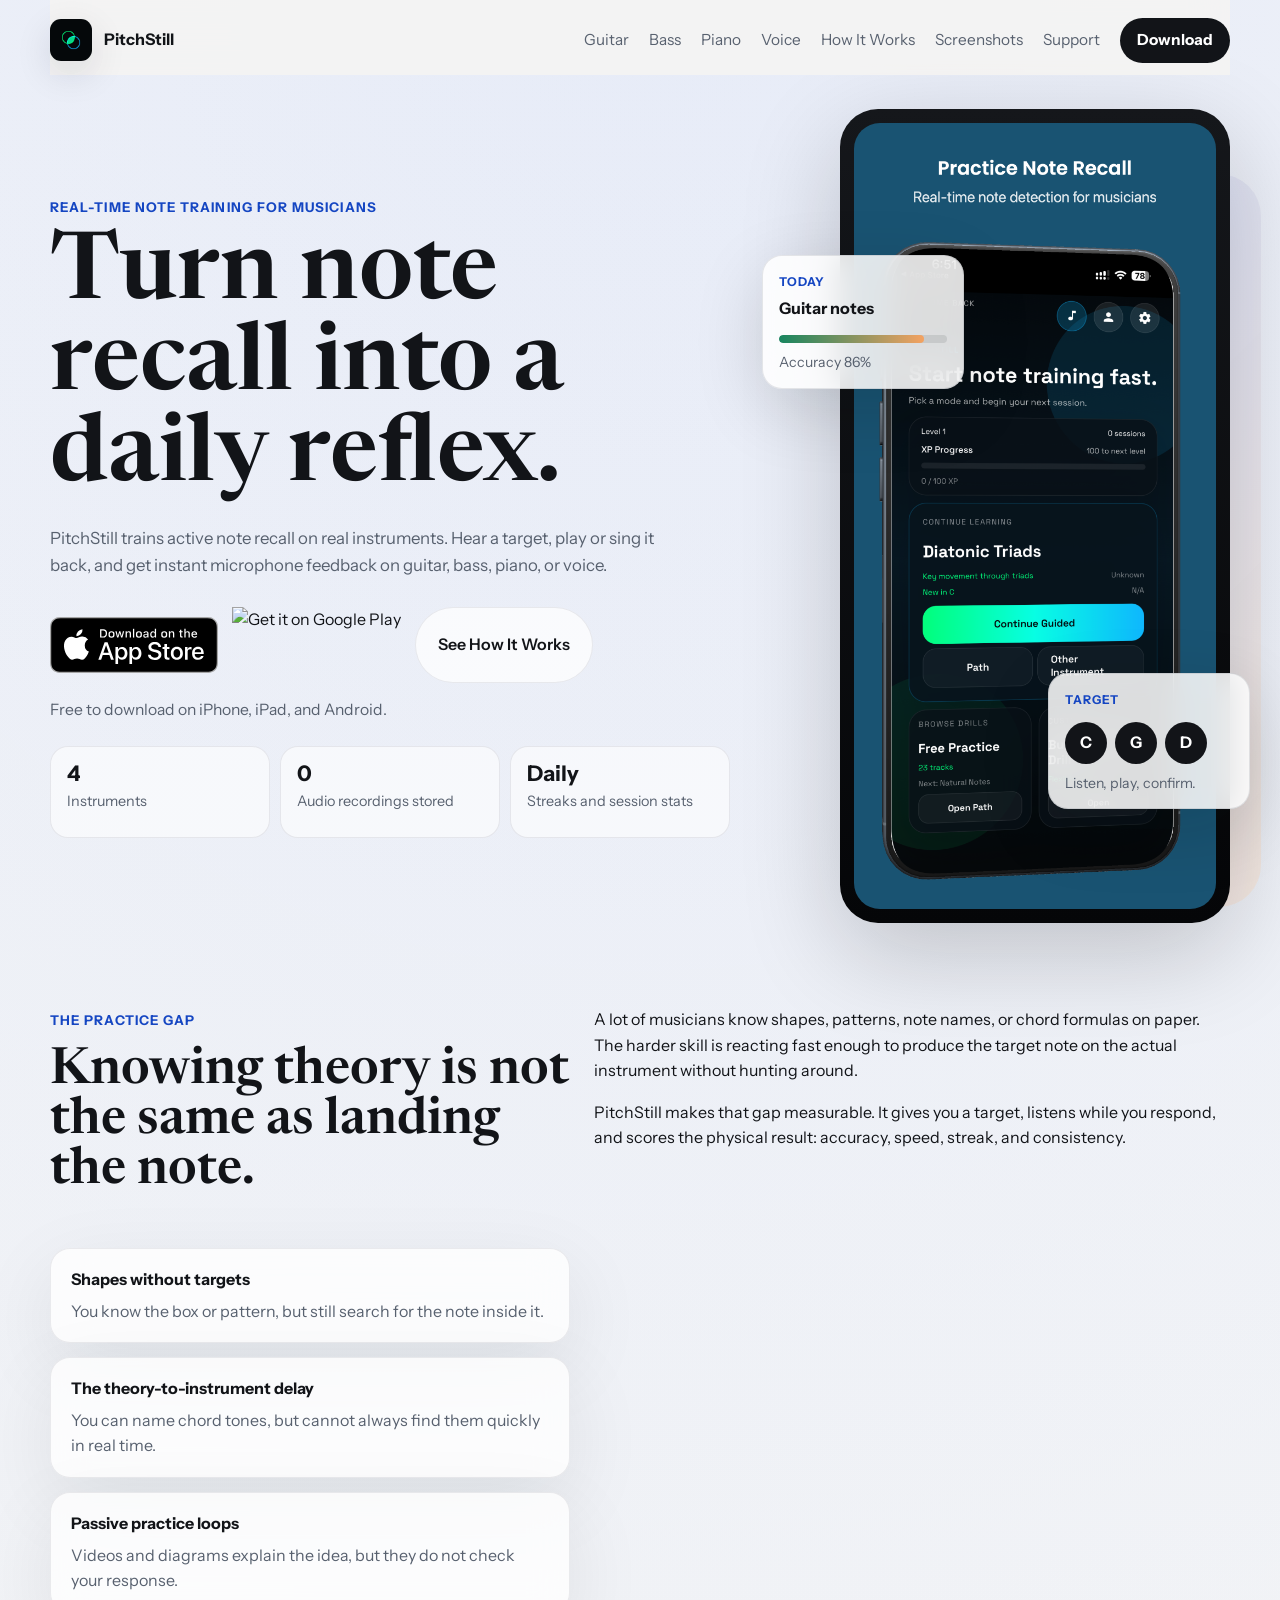
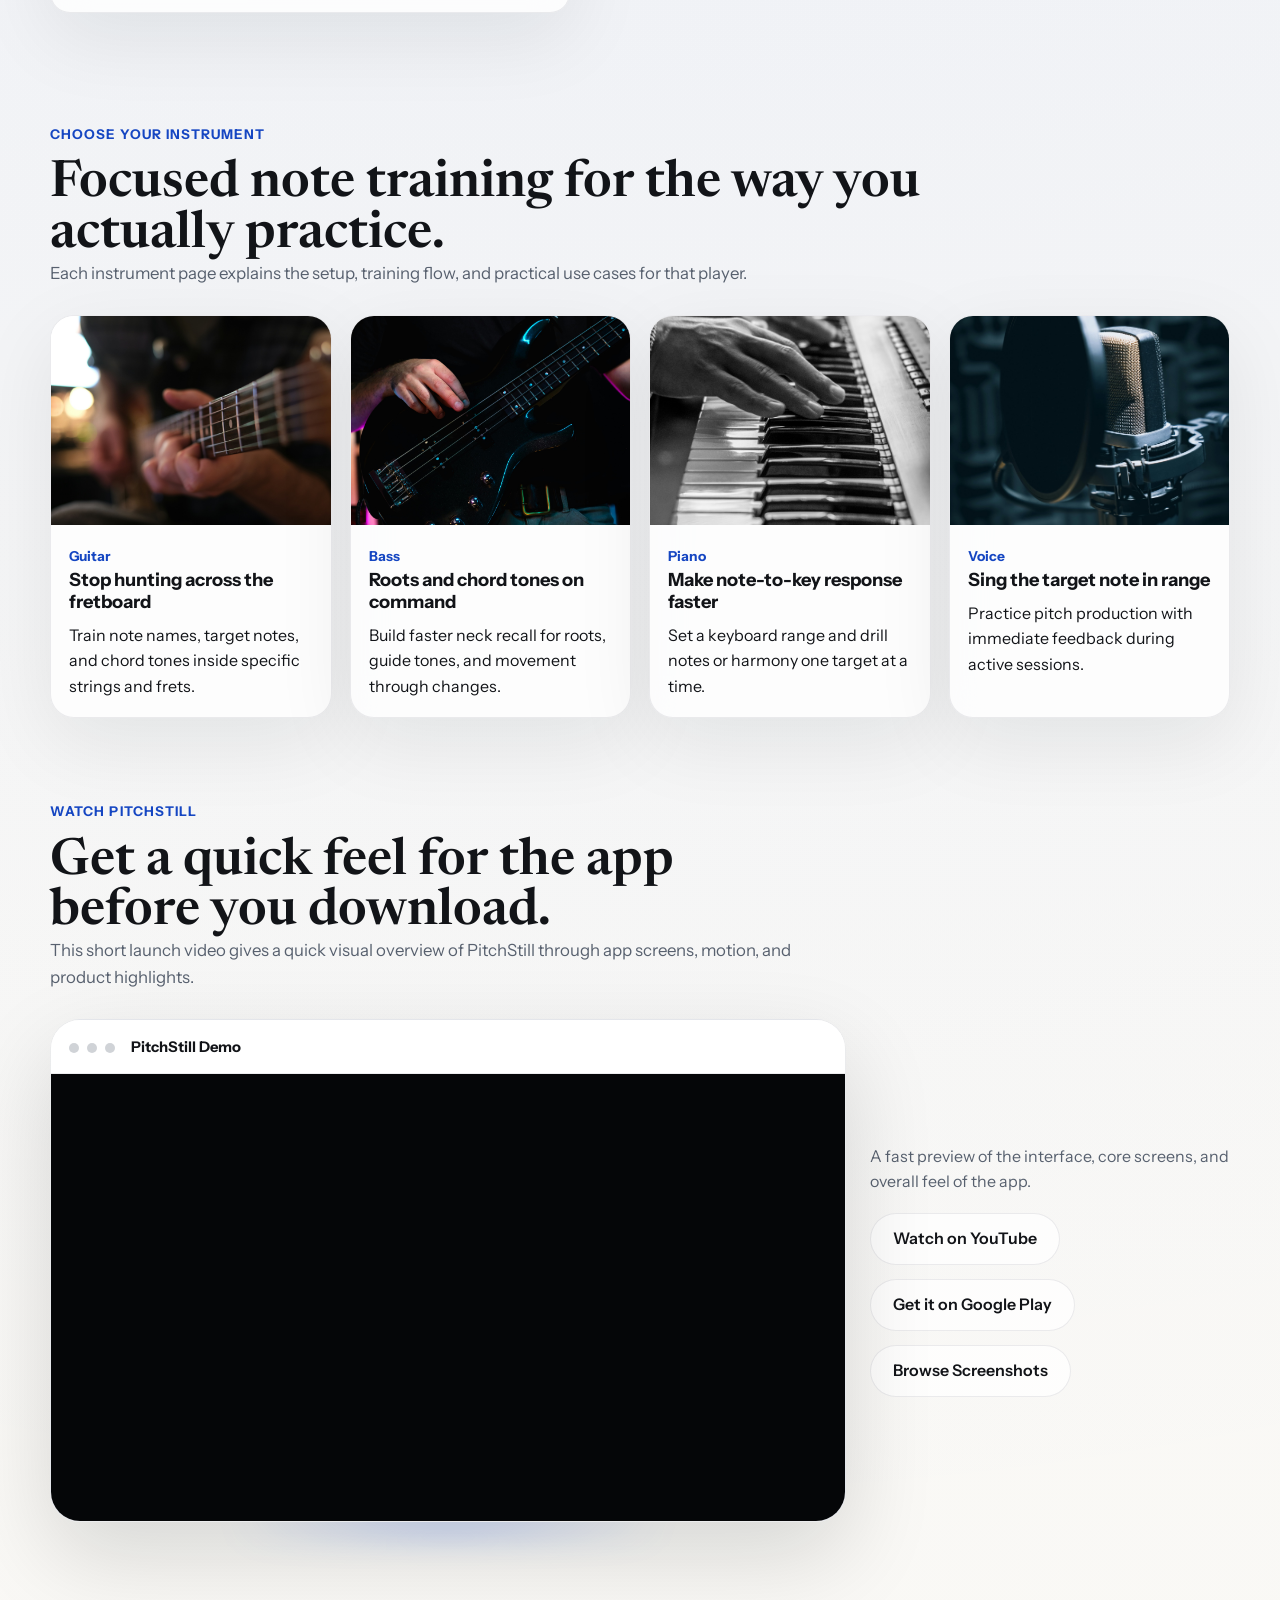
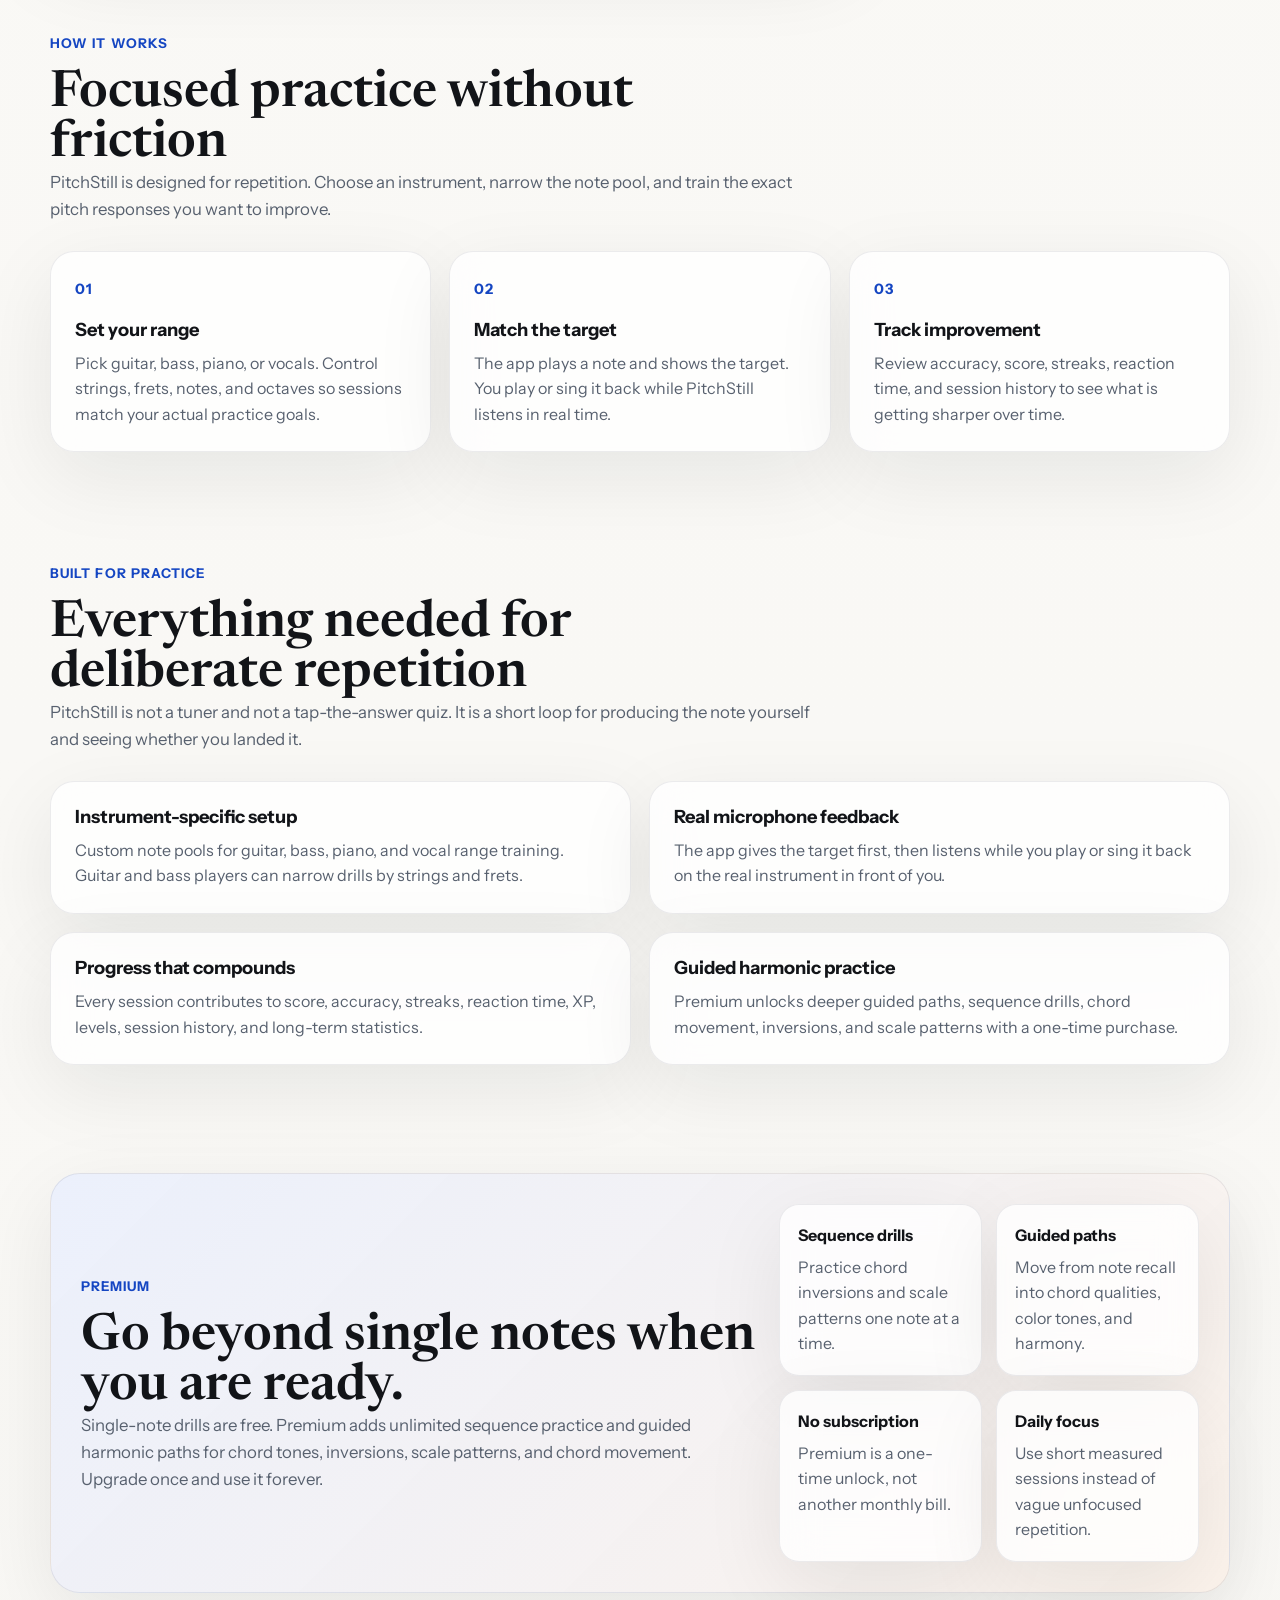
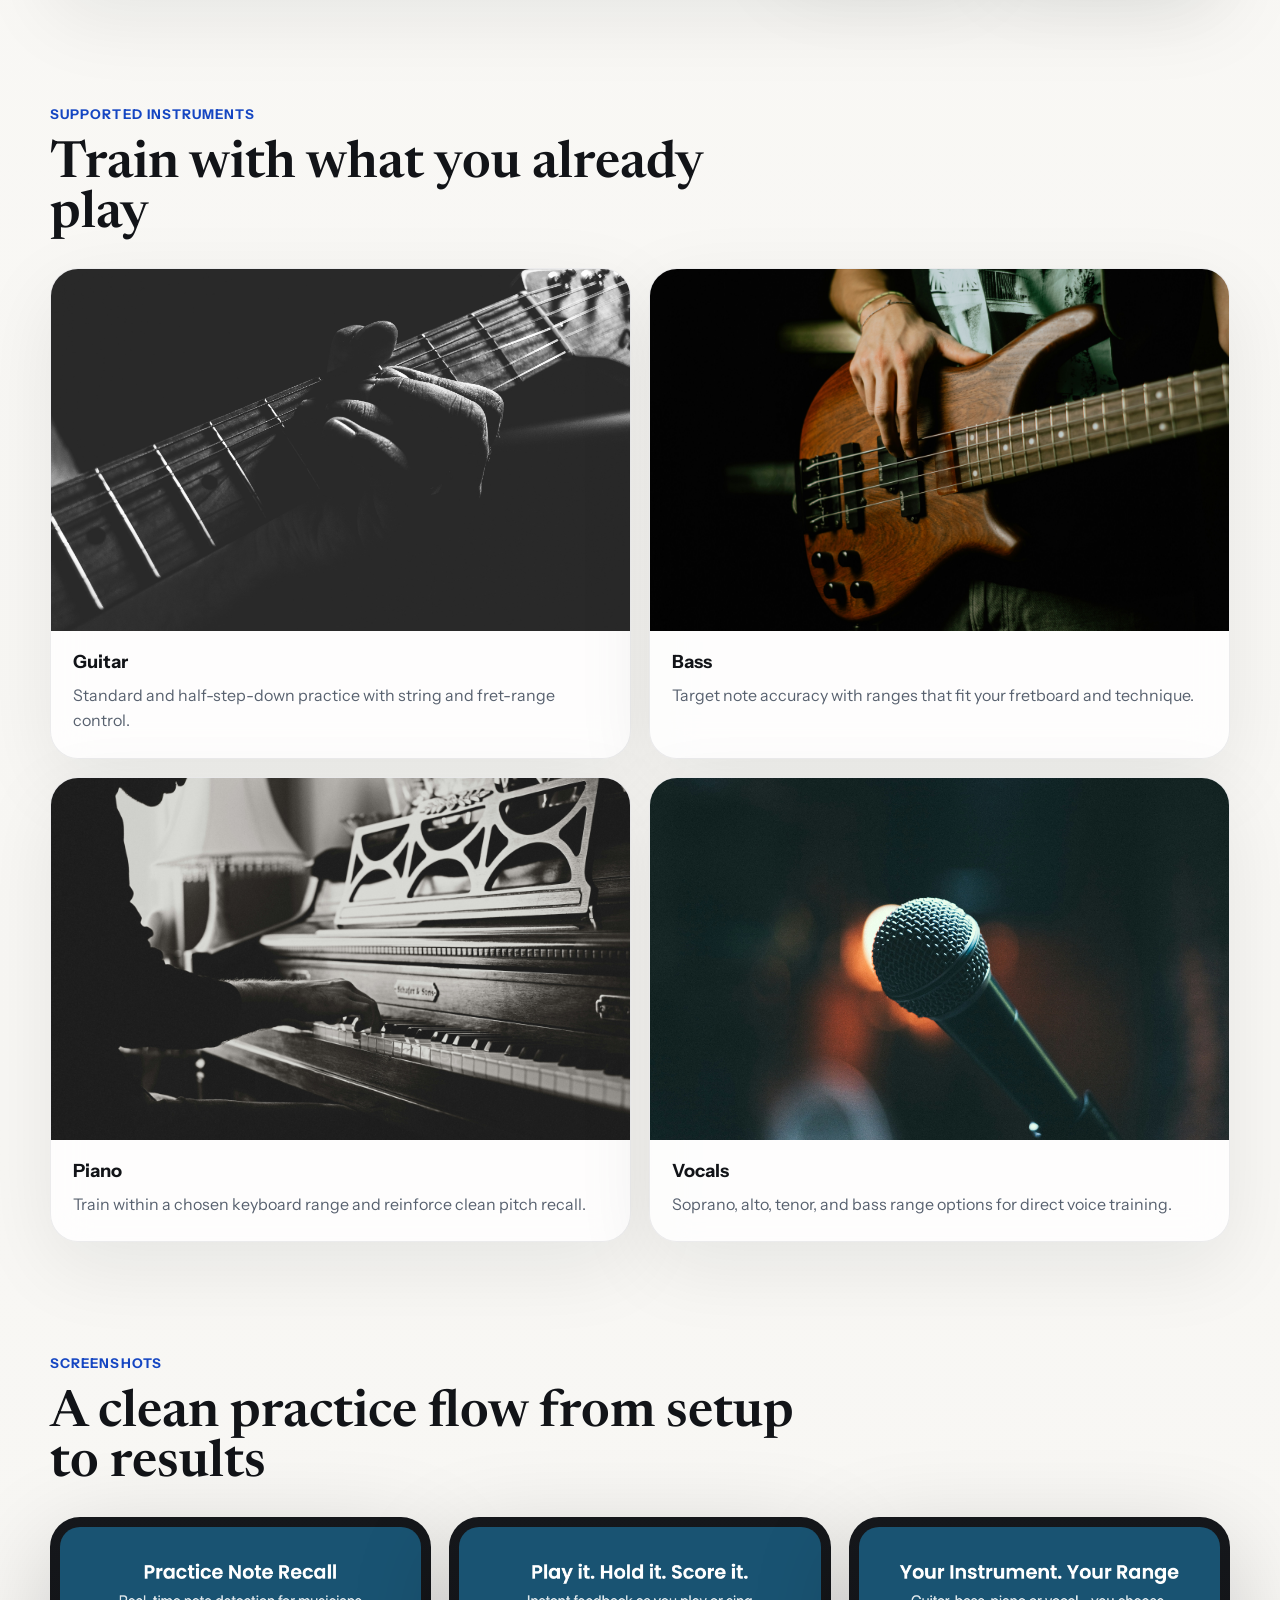
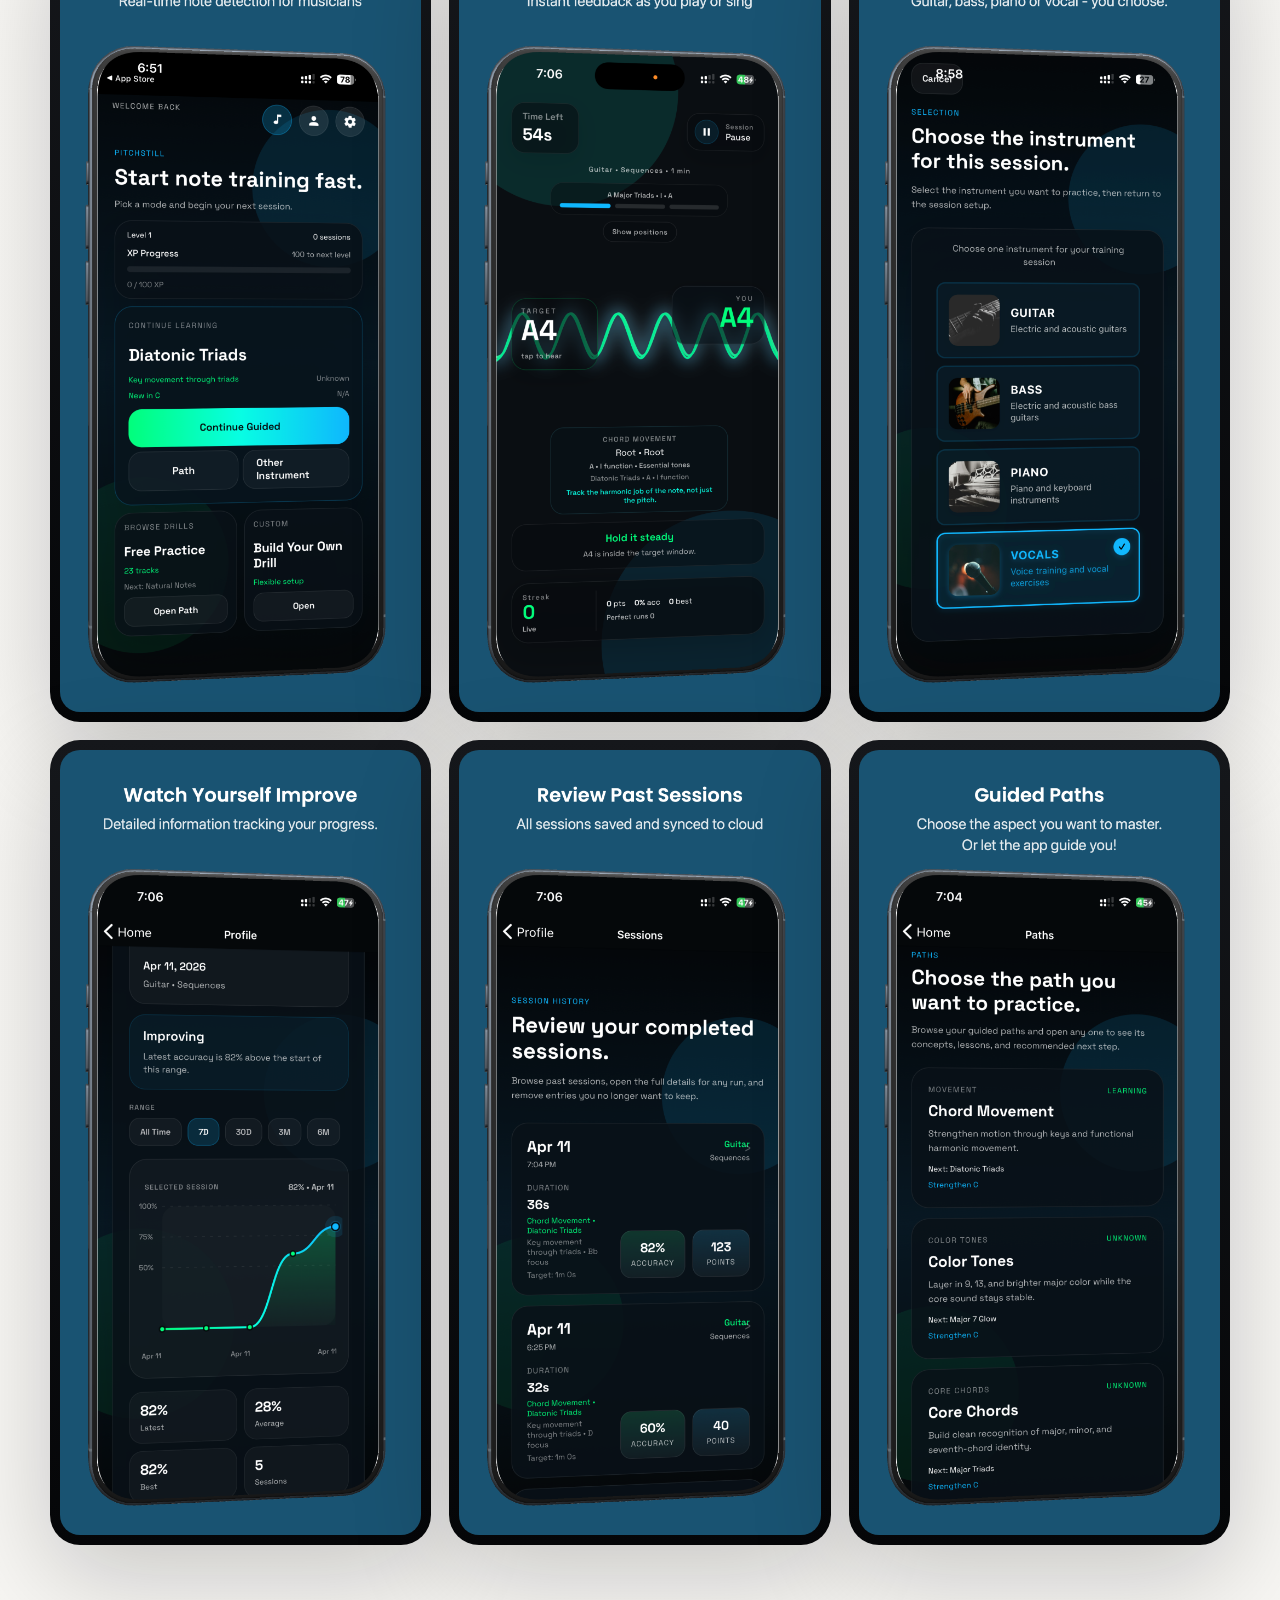
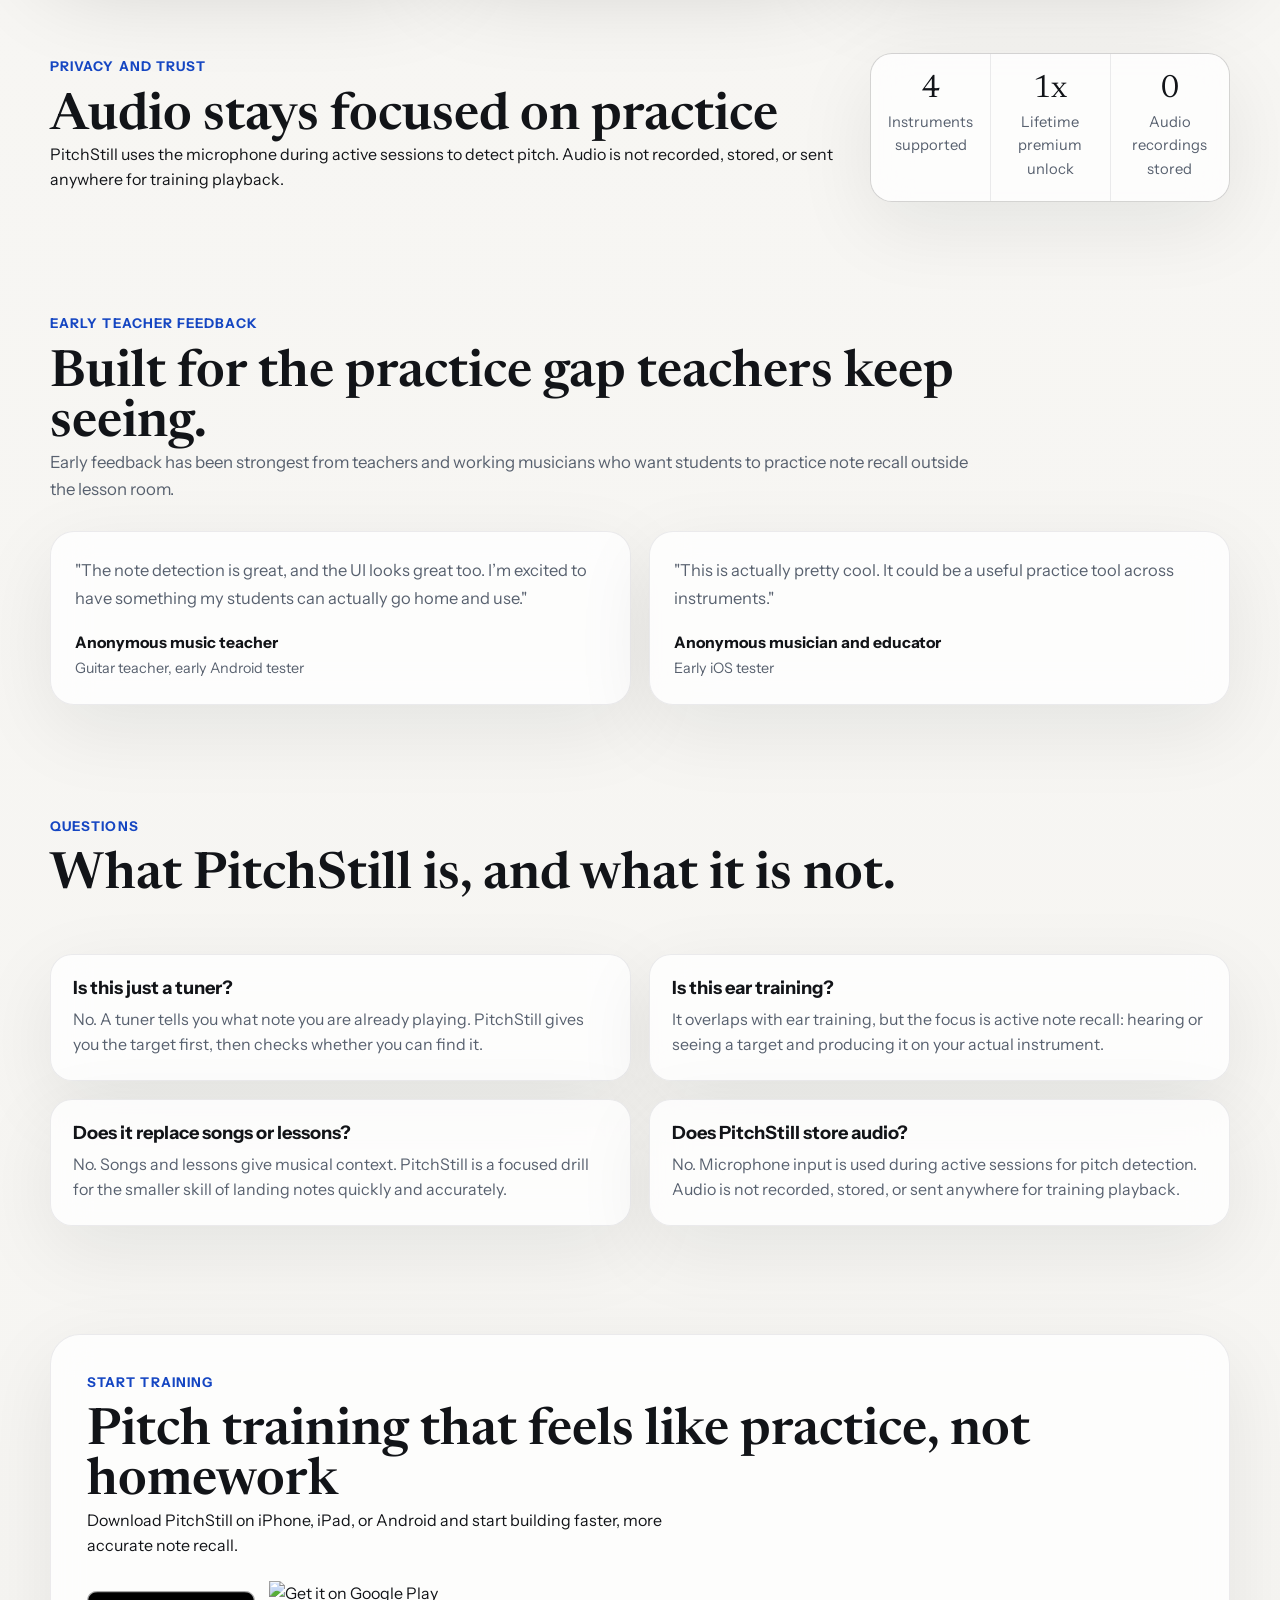
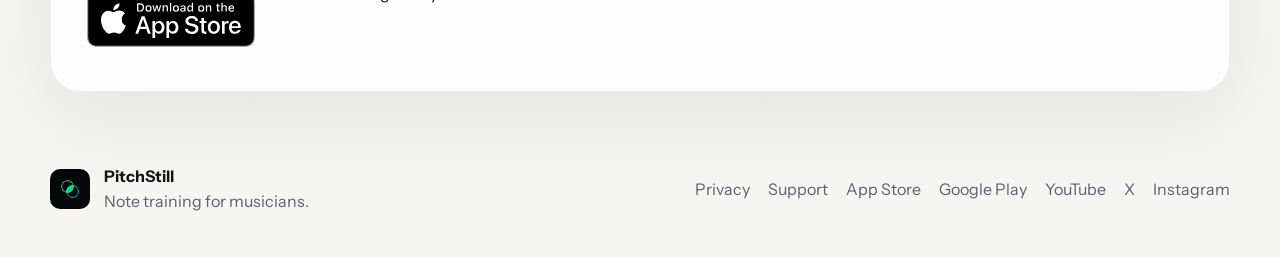
==== commit c516945e: "Add anonymous homepage testimonials" ====
--- a/index.html
+++ b/index.html
@@ -541,6 +541,39 @@
           </div>
         </section>
 
+        <section class="section testimonials" aria-labelledby="testimonials-heading">
+          <div class="section-heading section-heading-wide">
+            <div class="eyebrow">Early teacher feedback</div>
+            <h2 id="testimonials-heading">Built for the practice gap teachers keep seeing.</h2>
+            <p>
+              Early feedback has been strongest from teachers and working musicians who want
+              students to practice note recall outside the lesson room.
+            </p>
+          </div>
+          <div class="testimonial-grid">
+            <article class="card testimonial-card">
+              <p class="testimonial-quote">
+                "The note detection is great, and the UI looks great too. I’m excited to have
+                something my students can actually go home and use."
+              </p>
+              <div class="testimonial-meta">
+                <strong>Anonymous music teacher</strong>
+                <span>Guitar teacher, early Android tester</span>
+              </div>
+            </article>
+            <article class="card testimonial-card">
+              <p class="testimonial-quote">
+                "This is actually pretty cool. It could be a useful practice tool across
+                instruments."
+              </p>
+              <div class="testimonial-meta">
+                <strong>Anonymous musician and educator</strong>
+                <span>Early iOS tester</span>
+              </div>
+            </article>
+          </div>
+        </section>
+
         <section class="section faq-band" id="faq">
           <div class="section-heading section-heading-wide">
             <div class="eyebrow">Questions</div>
--- a/assets/styles.css
+++ b/assets/styles.css
@@ -817,6 +817,39 @@
   grid-template-columns: minmax(0, 1.1fr) minmax(280px, 360px);
   gap: 24px;
   align-items: stretch;
+}
+
+.testimonial-grid {
+  display: grid;
+  grid-template-columns: repeat(2, minmax(0, 1fr));
+  gap: 18px;
+}
+
+.testimonial-card {
+  display: grid;
+  gap: 18px;
+  align-content: space-between;
+  min-height: 100%;
+}
+
+.testimonial-quote {
+  color: var(--ink);
+  font-size: 1.03rem;
+  line-height: 1.7;
+}
+
+.testimonial-meta {
+  display: grid;
+  gap: 2px;
+}
+
+.testimonial-meta strong {
+  font-size: 0.98rem;
+}
+
+.testimonial-meta span {
+  color: var(--muted);
+  font-size: 0.9rem;
 }
 
 .trust-card {
@@ -982,6 +1015,10 @@
     grid-template-columns: repeat(2, minmax(0, 1fr));
   }
 
+  .testimonial-grid {
+    grid-template-columns: 1fr;
+  }
+
   .final-cta-card,
   .footer {
     display: grid;
@@ -1186,6 +1223,10 @@
     gap: 18px;
   }
 
+  .testimonial-grid {
+    gap: 14px;
+  }
+
   .trust-card {
     grid-template-columns: 1fr;
     text-align: center;
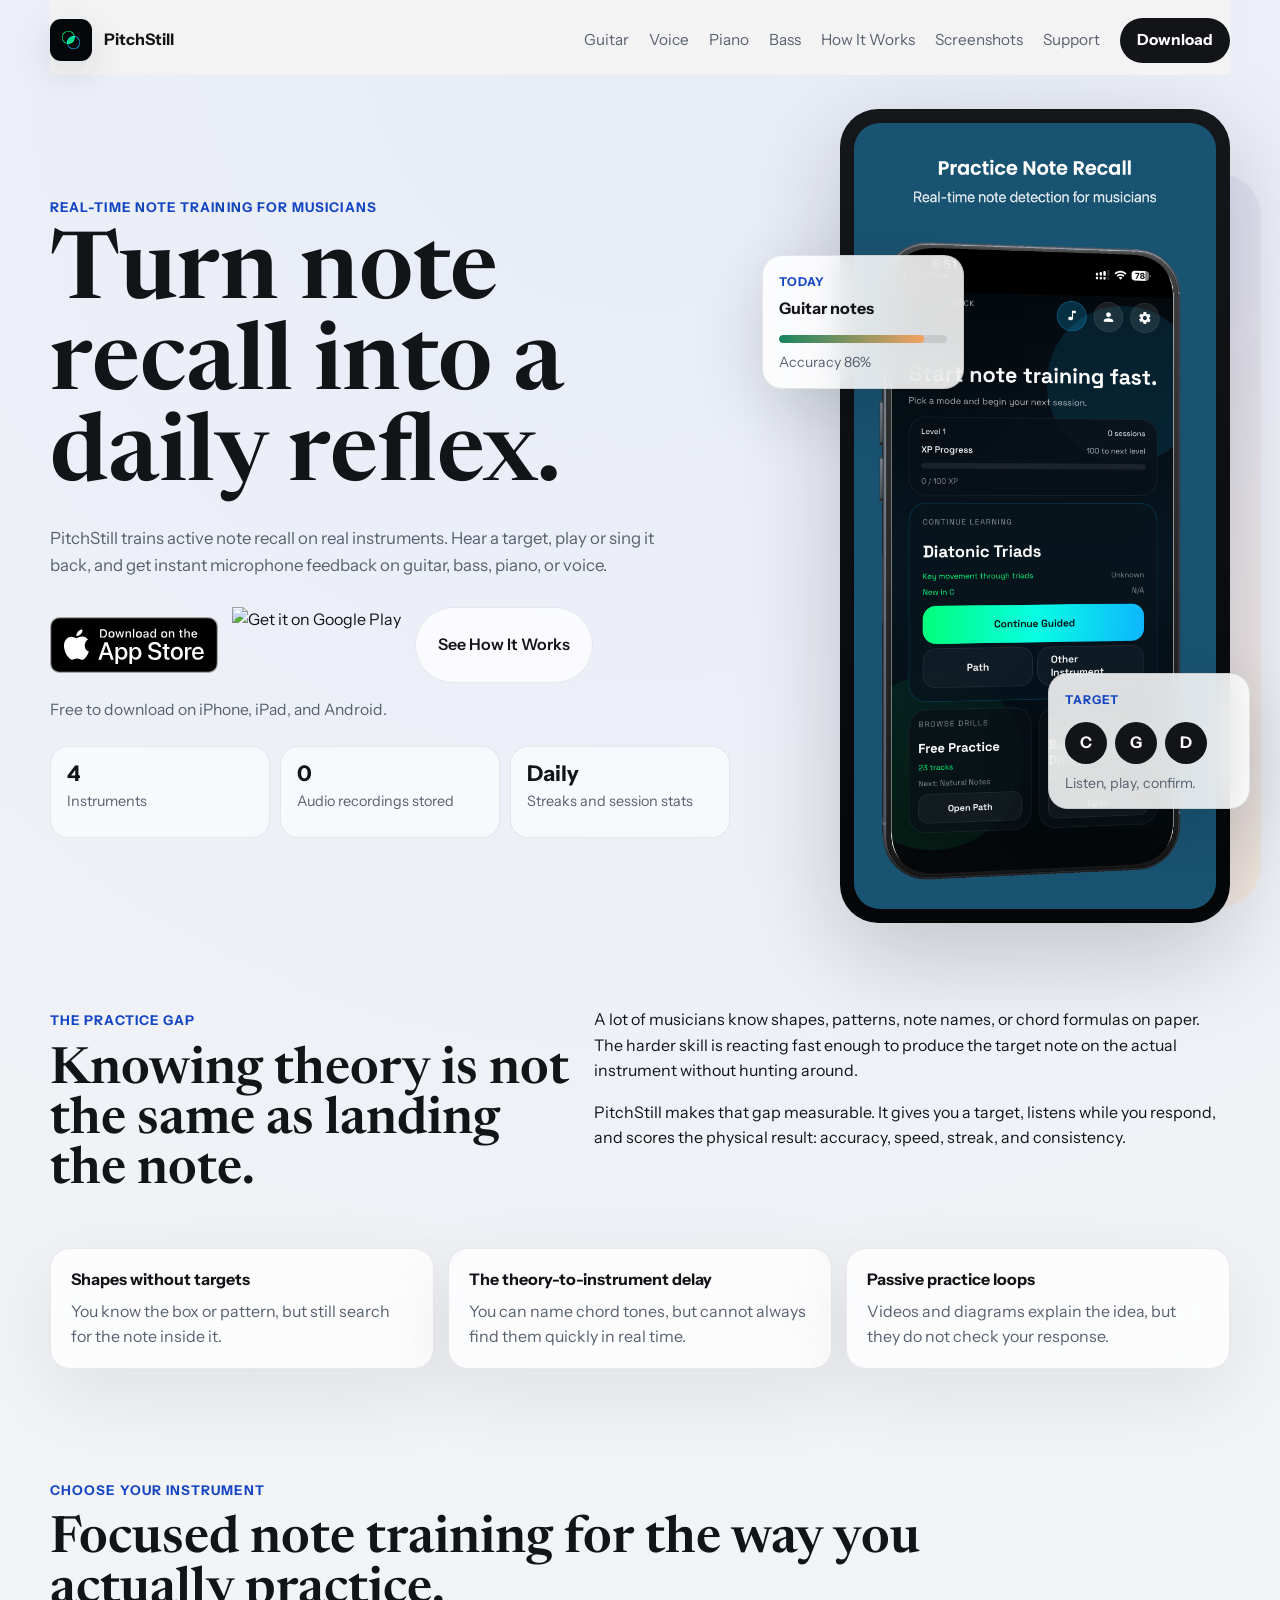
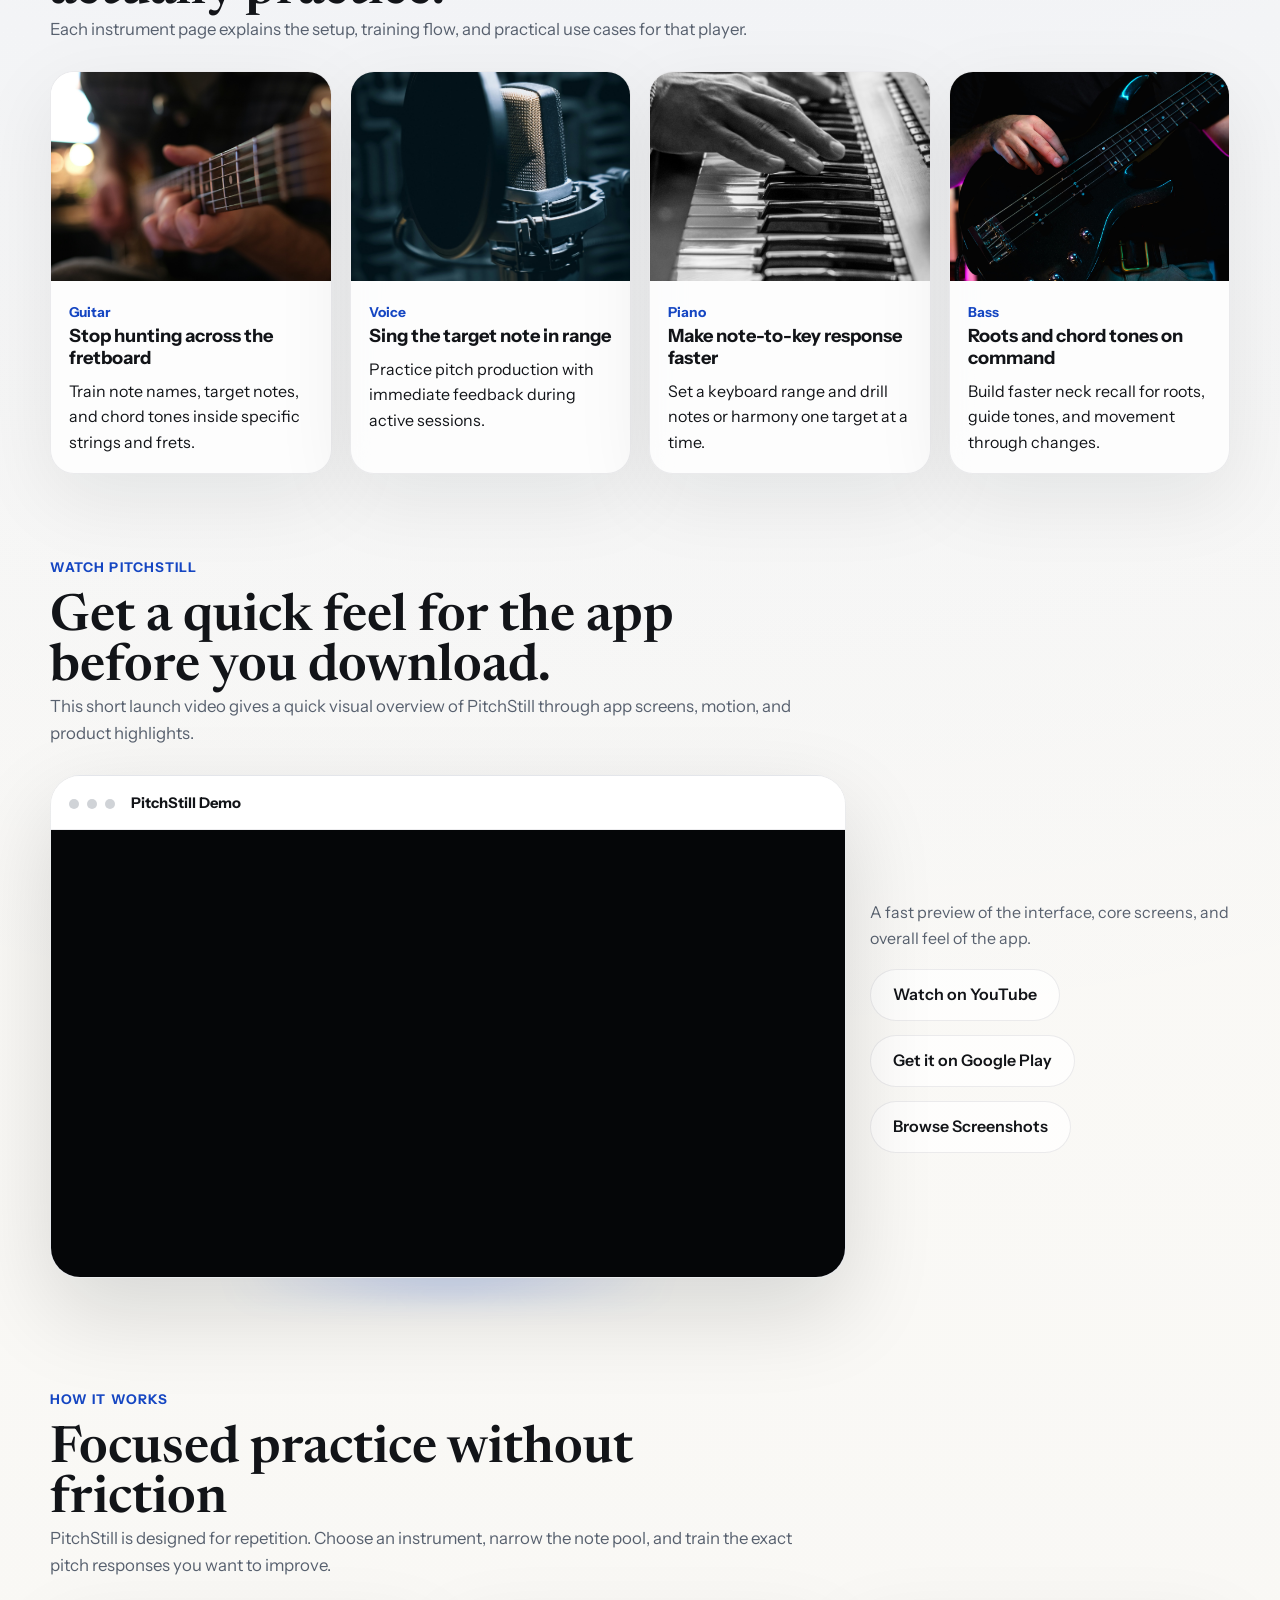
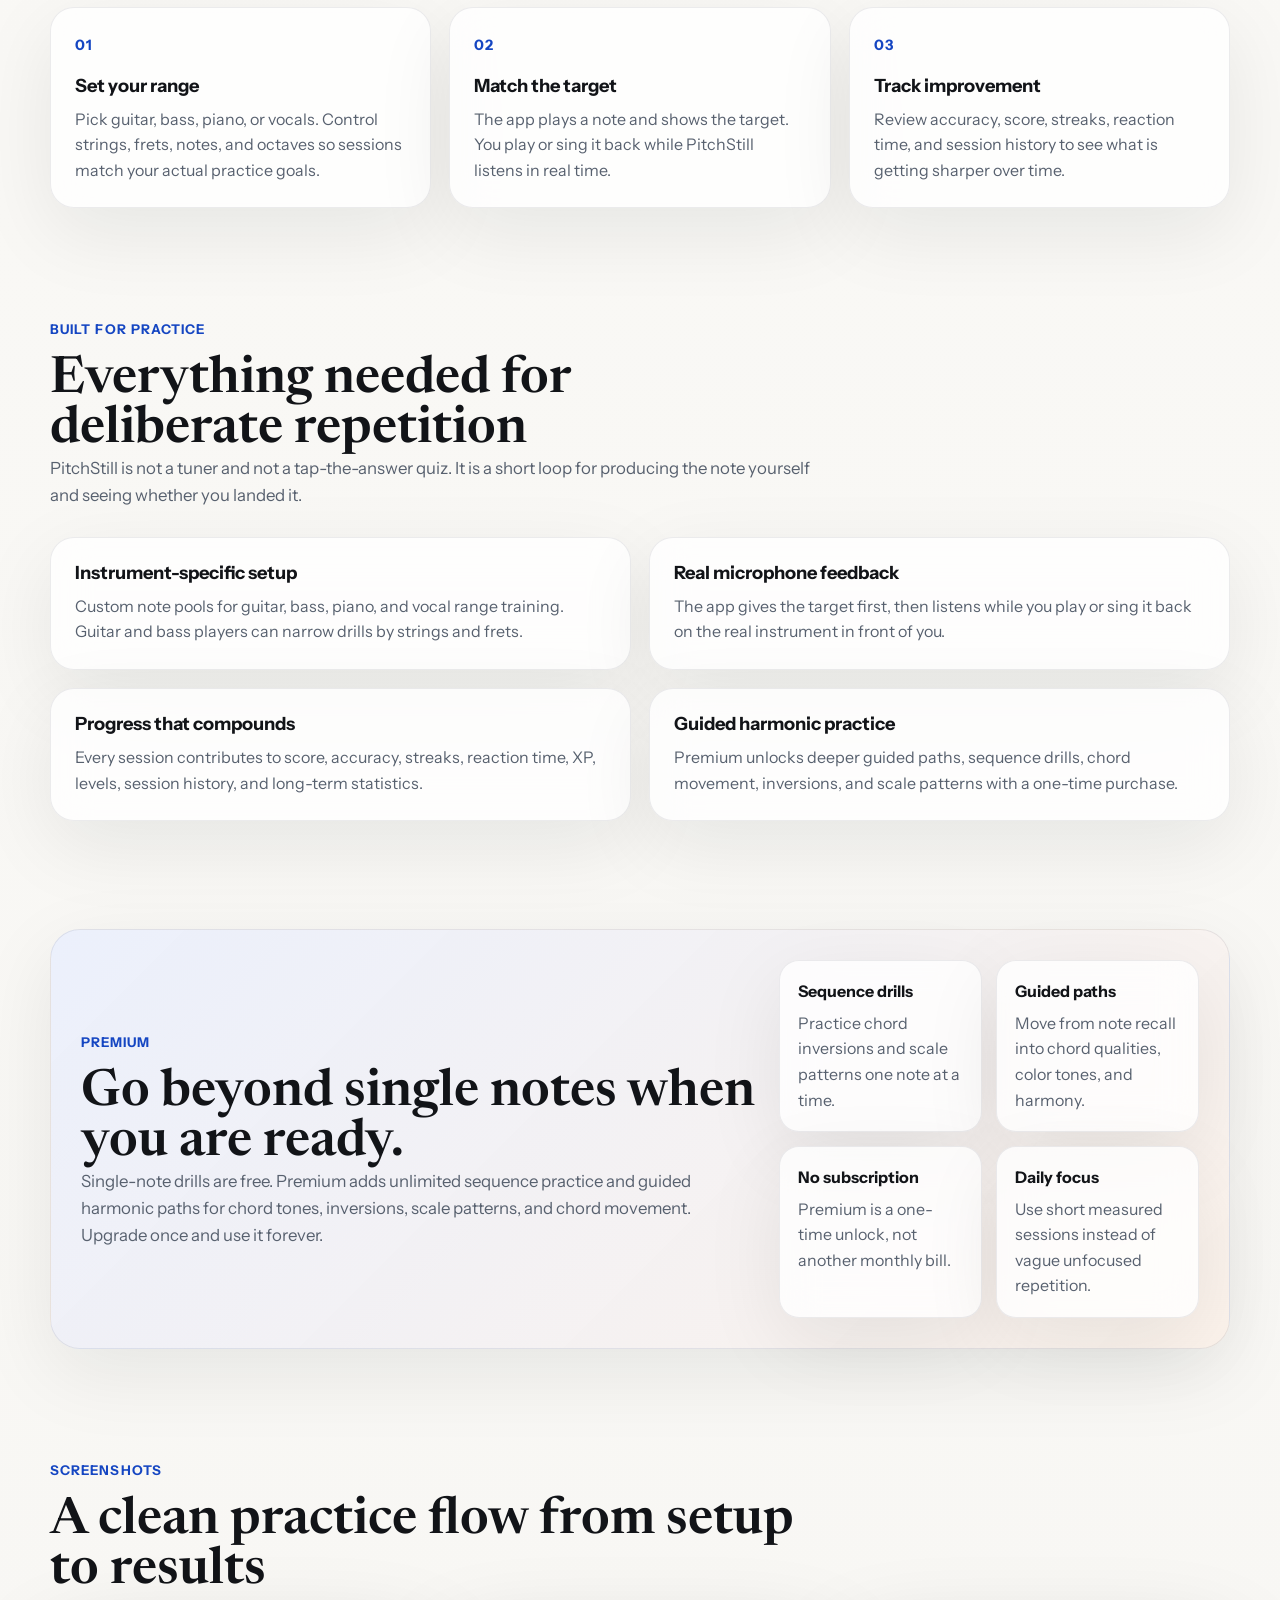
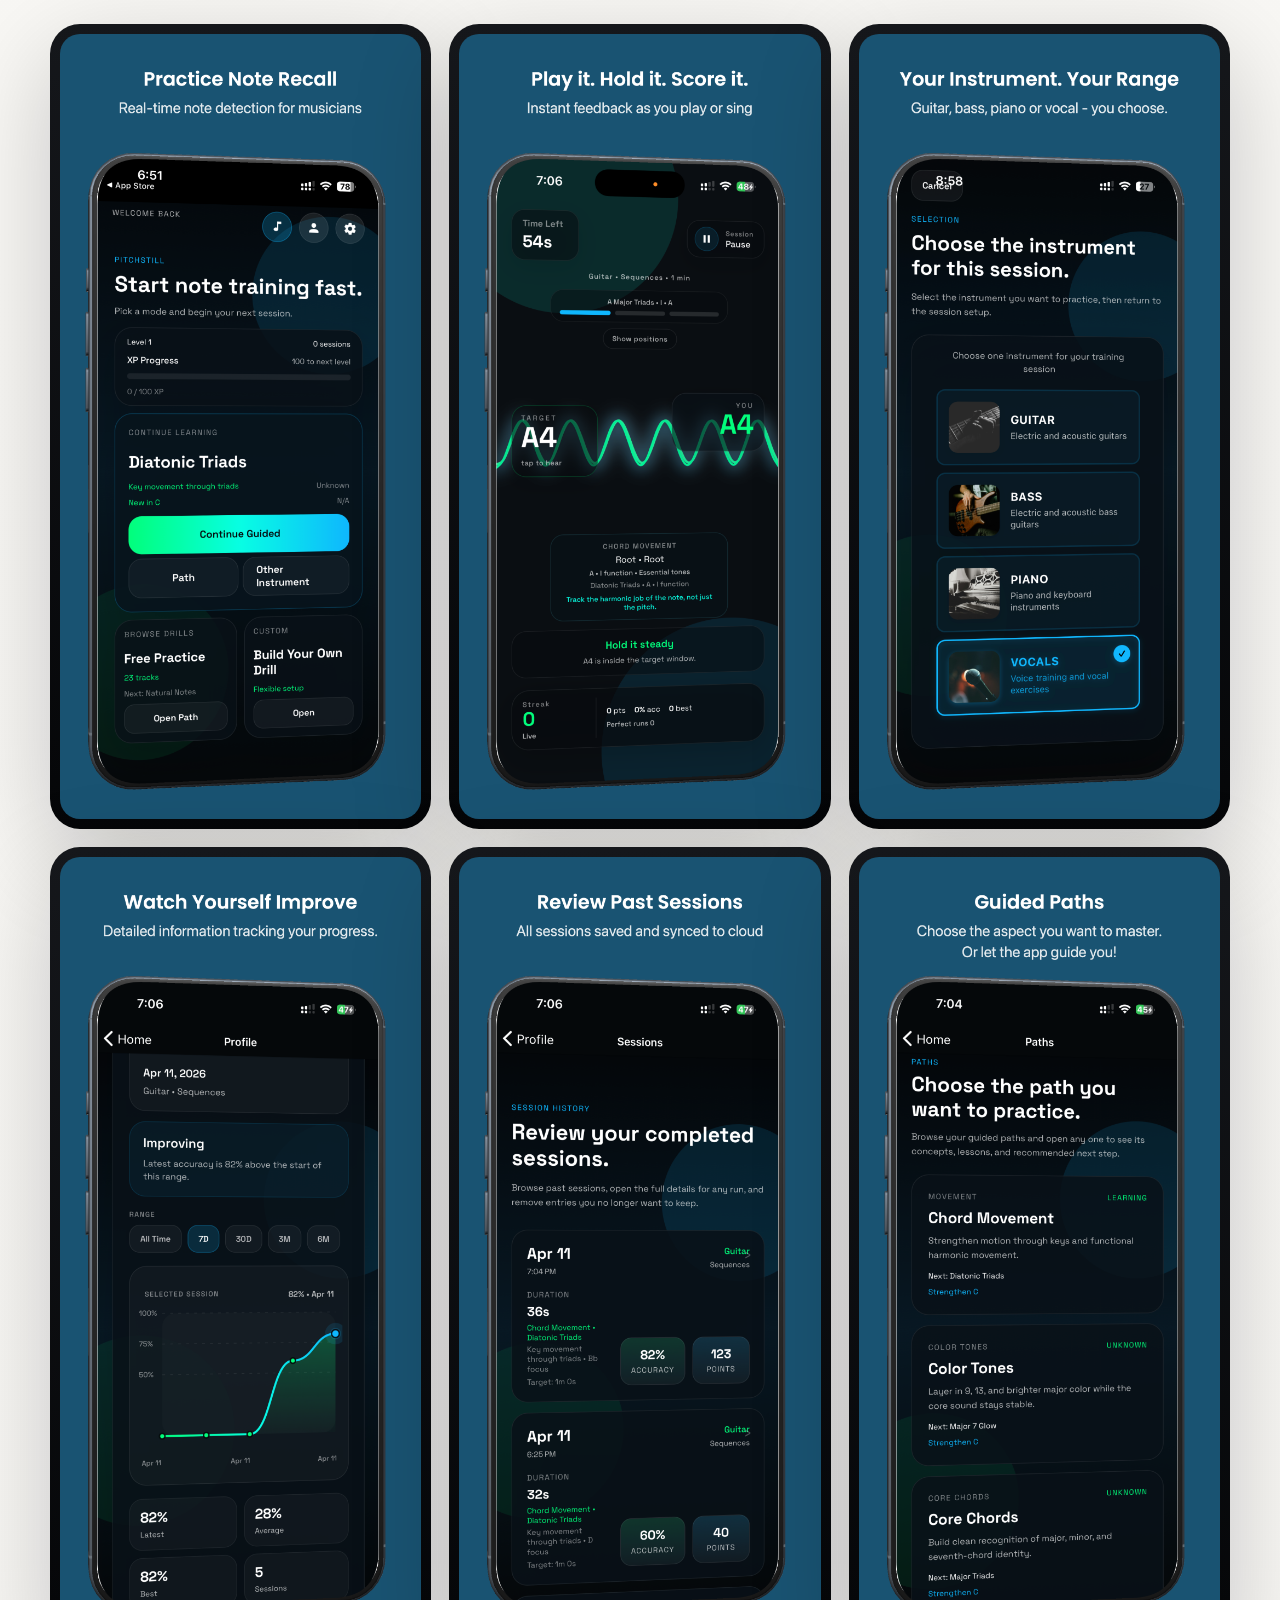
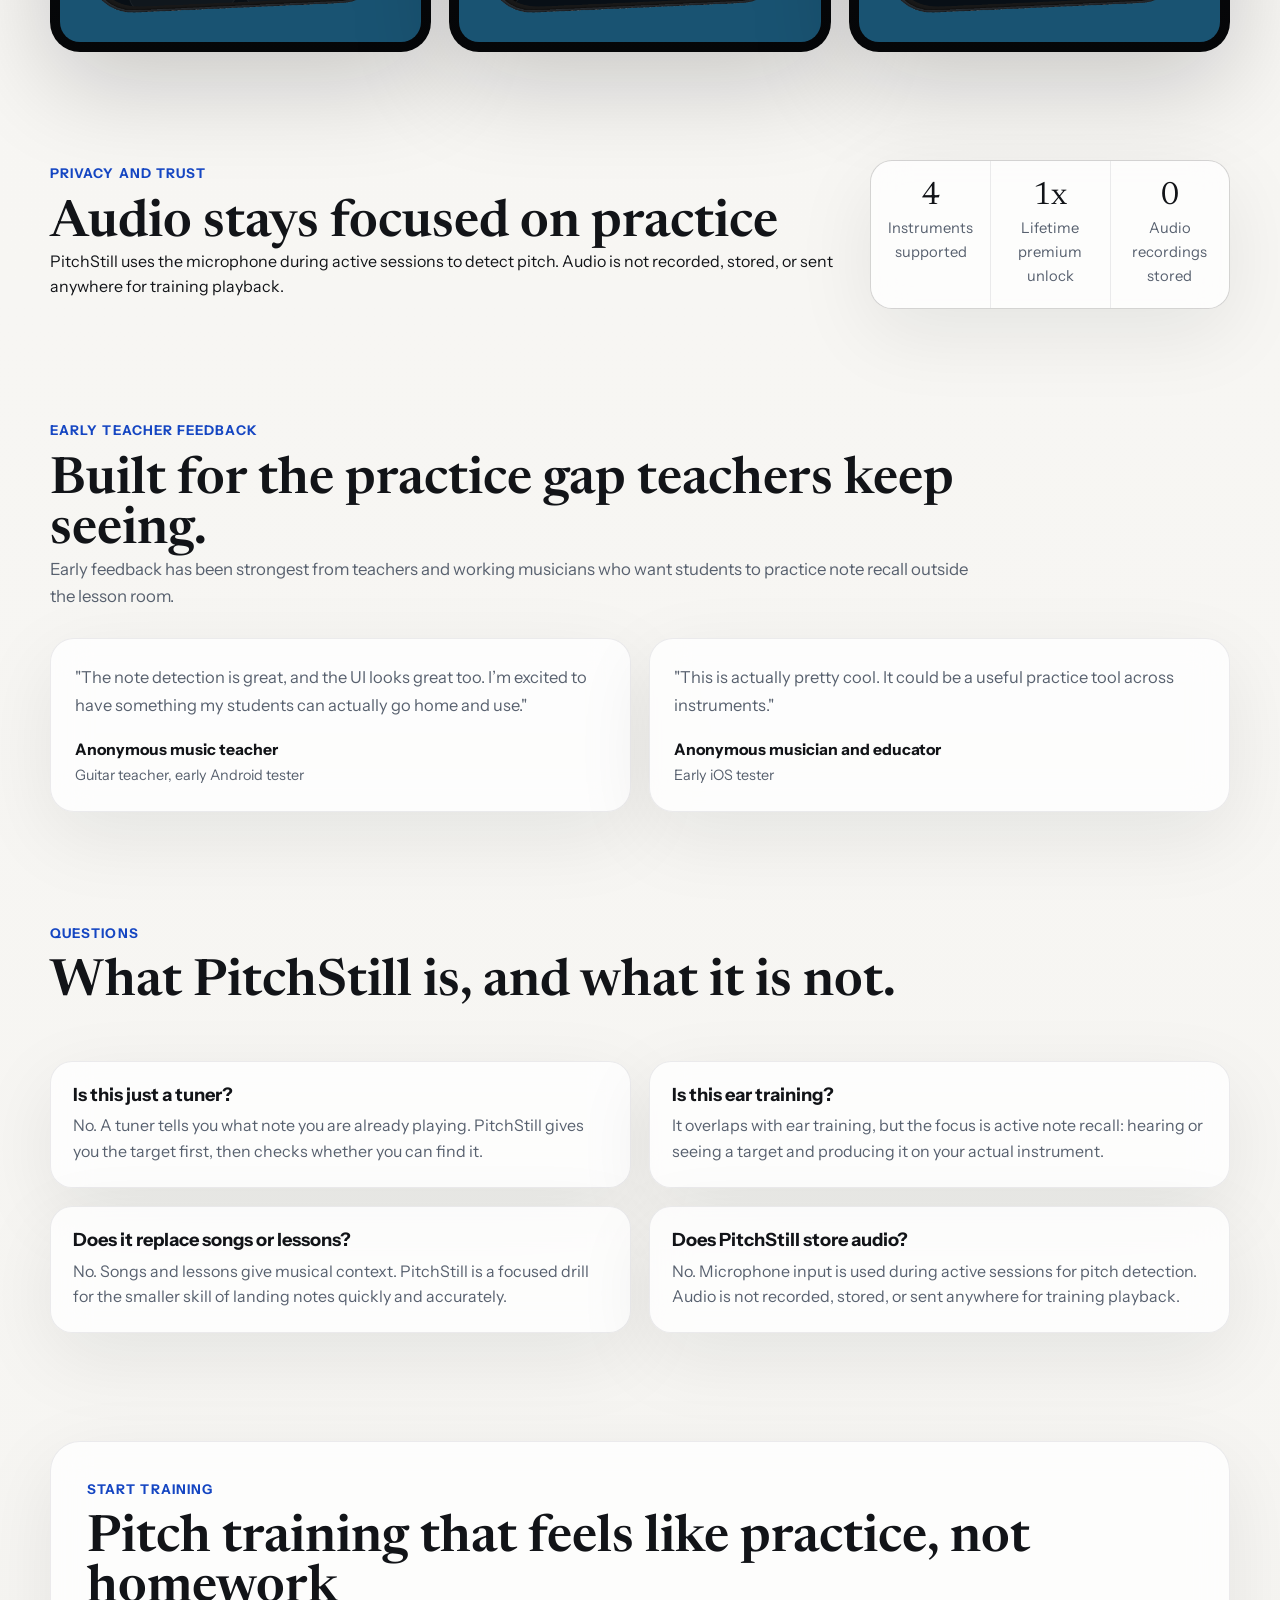
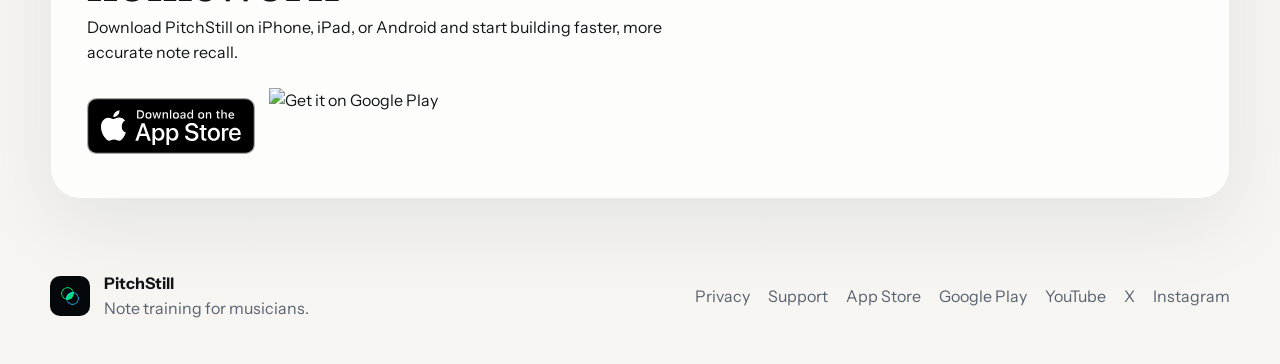
==== commit 04236399: "Improve mobile homepage layout" ====
--- a/index.html
+++ b/index.html
@@ -100,9 +100,9 @@
         </a>
         <nav class="topnav" aria-label="Primary">
           <a href="./guitar/">Guitar</a>
+          <a href="./voice/">Voice</a>
+          <a href="./piano/">Piano</a>
           <a href="./bass/">Bass</a>
-          <a href="./piano/">Piano</a>
-          <a href="./voice/">Voice</a>
           <a href="#how-it-works">How It Works</a>
           <a href="#screenshots">Screenshots</a>
           <a href="./support/">Support</a>
@@ -234,13 +234,29 @@
               that player.
             </p>
           </div>
-          <div class="instrument-link-grid">
+          <div class="instrument-link-grid mobile-carousel" aria-label="Instrument pages">
             <a class="instrument-link-card" href="./guitar/">
               <img src="./assets/images/landing/guitar-practice.jpg" alt="Close-up guitar fretboard practice" loading="lazy" />
               <div>
                 <span>Guitar</span>
                 <h3>Stop hunting across the fretboard</h3>
                 <p>Train note names, target notes, and chord tones inside specific strings and frets.</p>
+              </div>
+            </a>
+            <a class="instrument-link-card" href="./voice/">
+              <img src="./assets/images/landing/voice-practice.jpg" alt="Studio microphone for vocal practice" loading="lazy" />
+              <div>
+                <span>Voice</span>
+                <h3>Sing the target note in range</h3>
+                <p>Practice pitch production with immediate feedback during active sessions.</p>
+              </div>
+            </a>
+            <a class="instrument-link-card" href="./piano/">
+              <img src="./assets/images/landing/piano-practice.jpg" alt="Hands practicing piano keyboard" loading="lazy" />
+              <div>
+                <span>Piano</span>
+                <h3>Make note-to-key response faster</h3>
+                <p>Set a keyboard range and drill notes or harmony one target at a time.</p>
               </div>
             </a>
             <a class="instrument-link-card" href="./bass/">
@@ -251,22 +267,11 @@
                 <p>Build faster neck recall for roots, guide tones, and movement through changes.</p>
               </div>
             </a>
-            <a class="instrument-link-card" href="./piano/">
-              <img src="./assets/images/landing/piano-practice.jpg" alt="Hands practicing piano keyboard" loading="lazy" />
-              <div>
-                <span>Piano</span>
-                <h3>Make note-to-key response faster</h3>
-                <p>Set a keyboard range and drill notes or harmony one target at a time.</p>
-              </div>
-            </a>
-            <a class="instrument-link-card" href="./voice/">
-              <img src="./assets/images/landing/voice-practice.jpg" alt="Studio microphone for vocal practice" loading="lazy" />
-              <div>
-                <span>Voice</span>
-                <h3>Sing the target note in range</h3>
-                <p>Practice pitch production with immediate feedback during active sessions.</p>
-              </div>
-            </a>
+          </div>
+          <div class="mobile-carousel-controls" data-carousel-controls aria-label="Instrument carousel controls">
+            <button class="carousel-arrow carousel-arrow-prev" type="button" data-carousel-prev aria-label="Previous instrument"></button>
+            <div class="mobile-carousel-dots" data-carousel-dots></div>
+            <button class="carousel-arrow carousel-arrow-next" type="button" data-carousel-next aria-label="Next instrument"></button>
           </div>
         </section>
 
@@ -440,49 +445,12 @@
           </div>
         </section>
 
-        <section class="section instruments">
-          <div class="section-heading">
-            <div class="eyebrow">Supported instruments</div>
-            <h2>Train with what you already play</h2>
-          </div>
-          <div class="instrument-grid">
-            <article class="instrument-card">
-              <img src="./assets/images/guitar.jpg" alt="Guitar" loading="lazy" />
-              <div>
-                <h3>Guitar</h3>
-                <p>Standard and half-step-down practice with string and fret-range control.</p>
-              </div>
-            </article>
-            <article class="instrument-card">
-              <img src="./assets/images/bass.jpg" alt="Bass guitar" loading="lazy" />
-              <div>
-                <h3>Bass</h3>
-                <p>Target note accuracy with ranges that fit your fretboard and technique.</p>
-              </div>
-            </article>
-            <article class="instrument-card">
-              <img src="./assets/images/piano.jpg" alt="Piano keyboard" loading="lazy" />
-              <div>
-                <h3>Piano</h3>
-                <p>Train within a chosen keyboard range and reinforce clean pitch recall.</p>
-              </div>
-            </article>
-            <article class="instrument-card">
-              <img src="./assets/images/microphone.jpg" alt="Vocal microphone" loading="lazy" />
-              <div>
-                <h3>Vocals</h3>
-                <p>Soprano, alto, tenor, and bass range options for direct voice training.</p>
-              </div>
-            </article>
-          </div>
-        </section>
-
         <section class="section screenshots" id="screenshots">
           <div class="section-heading">
             <div class="eyebrow">Screenshots</div>
             <h2>A clean practice flow from setup to results</h2>
           </div>
-          <div class="screenshot-grid">
+          <div class="screenshot-grid mobile-carousel" aria-label="PitchStill app screenshots">
             <figure class="shot-card">
               <div class="phone-frame">
                 <img src="./assets/images/screenshot-1.png" alt="PitchStill screenshot 1" loading="lazy" />
@@ -513,6 +481,11 @@
                 <img src="./assets/images/screenshot-6.png" alt="PitchStill screenshot 6" loading="lazy" />
               </div>
             </figure>
+          </div>
+          <div class="mobile-carousel-controls" data-carousel-controls aria-label="Screenshot carousel controls">
+            <button class="carousel-arrow carousel-arrow-prev" type="button" data-carousel-prev aria-label="Previous screenshot"></button>
+            <div class="mobile-carousel-dots" data-carousel-dots></div>
+            <button class="carousel-arrow carousel-arrow-next" type="button" data-carousel-next aria-label="Next screenshot"></button>
           </div>
         </section>
 
--- a/assets/styles.css
+++ b/assets/styles.css
@@ -439,6 +439,8 @@
 }
 
 .story-list {
+  grid-column: 1 / -1;
+  grid-template-columns: repeat(3, minmax(0, 1fr));
   margin: 0;
   padding: 0;
   list-style: none;
@@ -797,6 +799,10 @@
   grid-template-columns: repeat(3, minmax(0, 1fr));
   gap: 18px;
   align-items: start;
+}
+
+.mobile-carousel-controls {
+  display: none;
 }
 
 .shot-card {
@@ -1040,15 +1046,46 @@
   }
 
   .topnav {
-    flex-wrap: wrap;
+    width: 100%;
+    justify-content: flex-start;
+    gap: 10px;
+    overflow-x: auto;
+    padding: 0 2px 6px;
+    text-align: left;
+    scroll-snap-type: x proximity;
+    -webkit-overflow-scrolling: touch;
+    scrollbar-width: none;
+  }
+
+  .topnav::-webkit-scrollbar {
+    display: none;
+  }
+
+  .topnav a {
+    flex: 0 0 auto;
+    scroll-snap-align: start;
+  }
+
+  .topnav a:not(.nav-cta) {
+    min-height: 38px;
+    padding: 8px 12px;
+    border: 1px solid rgba(18, 20, 24, 0.08);
+    border-radius: 999px;
+    background: rgba(255, 255, 255, 0.62);
+  }
+
+  .nav-cta {
+    min-height: 38px;
+  }
+
+  .cta-row,
+  .inline-links {
     gap: 14px;
-    justify-content: center;
-    text-align: center;
   }
 
   .hero {
-    padding-top: 28px;
-    gap: 22px;
+    padding-top: 22px;
+    gap: 16px;
   }
 
   .launch-video {
@@ -1061,8 +1098,8 @@
 
   h1 {
     max-width: none;
-    font-size: clamp(2.7rem, 12vw, 4rem);
-    line-height: 0.94;
+    font-size: clamp(2.45rem, 11vw, 3.55rem);
+    line-height: 0.96;
   }
 
   h2 {
@@ -1124,16 +1161,31 @@
     gap: 20px;
   }
 
+  .story-list {
+    grid-template-columns: 1fr;
+  }
+
   .hero-proof {
-    grid-template-columns: 1fr;
+    grid-template-columns: repeat(3, minmax(0, 1fr));
     max-width: 420px;
-    margin-left: auto;
-    margin-right: auto;
+    margin: 16px auto 0;
+    gap: 6px;
   }
 
   .hero-proof div {
     min-height: 0;
-    padding: 14px 16px;
+    padding: 10px 8px;
+    border-radius: 14px;
+  }
+
+  .hero-proof strong {
+    font-size: 1.05rem;
+  }
+
+  .hero-proof span {
+    margin-top: 4px;
+    font-size: 0.72rem;
+    line-height: 1.15;
   }
 
   .cta-row,
@@ -1146,63 +1198,151 @@
     width: 100%;
   }
 
-  .app-store-badge-link {
+  .cta-row .app-store-badge-link {
+    flex: 1 1 calc(50% - 7px);
+    width: auto;
+    min-width: 0;
+    min-height: 48px;
+  }
+
+  .cta-row .button-secondary {
+    flex-basis: 100%;
+    min-height: 46px;
+  }
+
+  .final-cta .app-store-badge-link {
     width: 100%;
   }
 
   .app-store-badge {
-    height: 52px;
+    height: 42px;
+    margin-top: 0;
+  }
+
+  .google-play-badge {
+    height: 58px;
   }
 
   .hero-visual {
-    margin-top: 8px;
+    margin-top: 0;
   }
 
   .hero-visual::before {
-    inset: 4% 2% 0;
-    border-radius: 30px;
+    inset: 10% 14% 1%;
+    border-radius: 26px;
   }
 
   .practice-panel {
-    position: relative;
-    inset: auto;
-    width: 100%;
-    max-width: 360px;
-    margin: 0 auto;
-  }
-
-  .practice-panel-left {
-    order: -1;
-    margin-bottom: -12px;
-  }
-
-  .practice-panel-right {
-    margin-top: -12px;
+    display: none;
   }
 
   .phone-frame-large {
-    max-width: 330px;
-  }
-
-  .screenshot-grid {
+    max-width: 250px;
+  }
+
+  .instrument-link-grid.mobile-carousel,
+  .instrument-grid.mobile-carousel,
+  .screenshot-grid.mobile-carousel {
     display: grid;
     grid-auto-flow: column;
-    grid-auto-columns: 85%;
+    grid-auto-columns: minmax(248px, 82%);
     grid-template-columns: none;
     gap: 14px;
     overflow-x: auto;
-    padding-bottom: 10px;
+    margin-inline: -12px;
+    padding: 2px 12px 14px;
     scroll-snap-type: x mandatory;
+    overscroll-behavior-inline: contain;
+    mask-image: linear-gradient(90deg, transparent 0, #000 12px, #000 calc(100% - 36px), transparent 100%);
+    -webkit-mask-image: linear-gradient(90deg, transparent 0, #000 12px, #000 calc(100% - 36px), transparent 100%);
     -webkit-overflow-scrolling: touch;
     scrollbar-width: none;
   }
 
-  .screenshot-grid::-webkit-scrollbar {
+  .screenshot-grid.mobile-carousel {
+    grid-auto-columns: minmax(230px, 78%);
+  }
+
+  .instrument-link-grid.mobile-carousel::-webkit-scrollbar,
+  .instrument-grid.mobile-carousel::-webkit-scrollbar,
+  .screenshot-grid.mobile-carousel::-webkit-scrollbar {
     display: none;
   }
 
+  .instrument-link-card,
+  .instrument-card,
   .shot-card {
+    min-width: 0;
     scroll-snap-align: center;
+    scroll-snap-stop: always;
+  }
+
+  .instrument-link-card:hover {
+    transform: none;
+  }
+
+  .instrument-card img {
+    width: 100%;
+  }
+
+  .mobile-carousel-controls {
+    display: flex;
+    align-items: center;
+    justify-content: center;
+    gap: 12px;
+    margin-top: 8px;
+  }
+
+  .carousel-arrow {
+    position: relative;
+    display: grid;
+    width: 38px;
+    height: 38px;
+    place-items: center;
+    border: 1px solid rgba(18, 20, 24, 0.12);
+    border-radius: 50%;
+    background: rgba(255, 255, 255, 0.78);
+    box-shadow: 0 10px 28px rgba(10, 12, 17, 0.08);
+    cursor: pointer;
+  }
+
+  .carousel-arrow::before {
+    width: 10px;
+    height: 10px;
+    border-top: 2px solid var(--ink);
+    border-right: 2px solid var(--ink);
+    content: "";
+  }
+
+  .carousel-arrow-prev::before {
+    transform: translateX(2px) rotate(-135deg);
+  }
+
+  .carousel-arrow-next::before {
+    transform: translateX(-2px) rotate(45deg);
+  }
+
+  .mobile-carousel-dots {
+    display: flex;
+    align-items: center;
+    justify-content: center;
+    gap: 7px;
+  }
+
+  .carousel-dot {
+    width: 6px;
+    height: 6px;
+    padding: 0;
+    border: 0;
+    border-radius: 999px;
+    background: rgba(18, 20, 24, 0.2);
+    cursor: pointer;
+    transition: width 160ms ease, background-color 160ms ease;
+  }
+
+  .carousel-dot.is-active {
+    width: 18px;
+    background: var(--accent-strong);
   }
 
   .shot-card .phone-frame {
